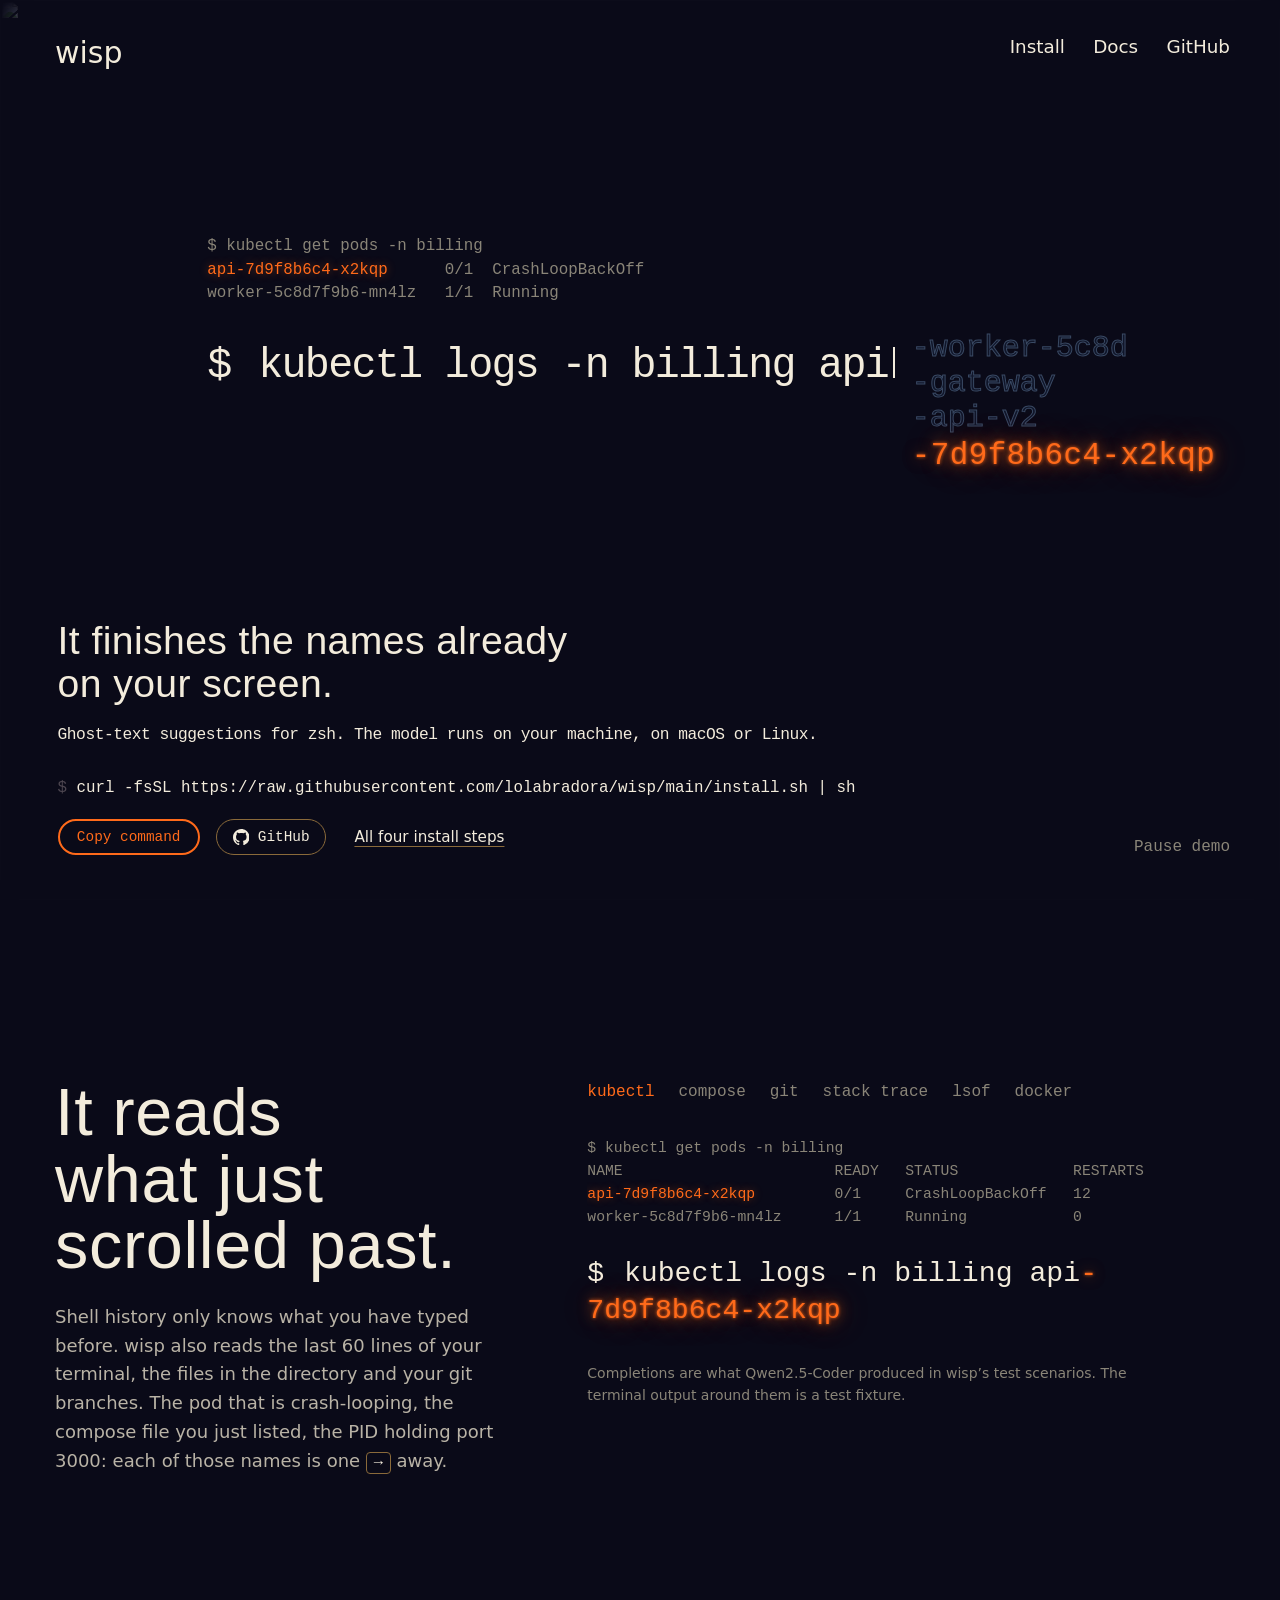
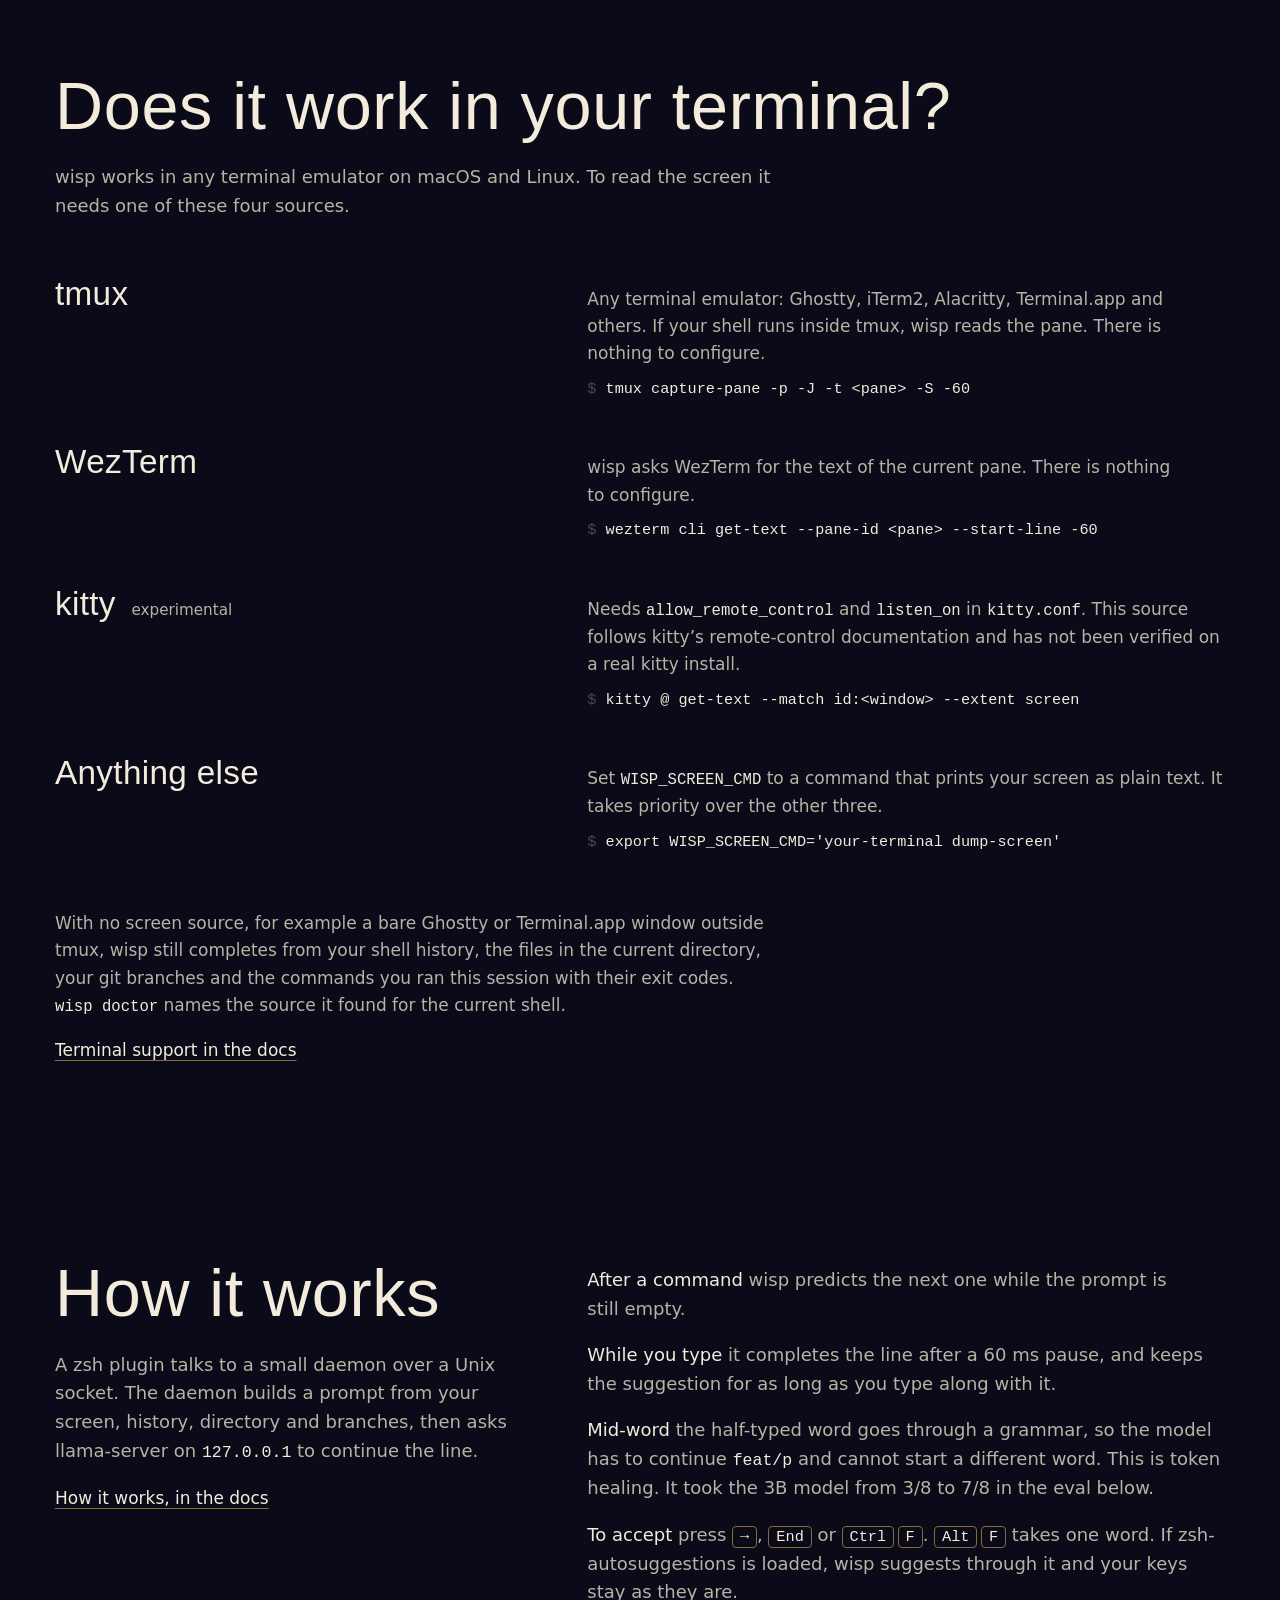
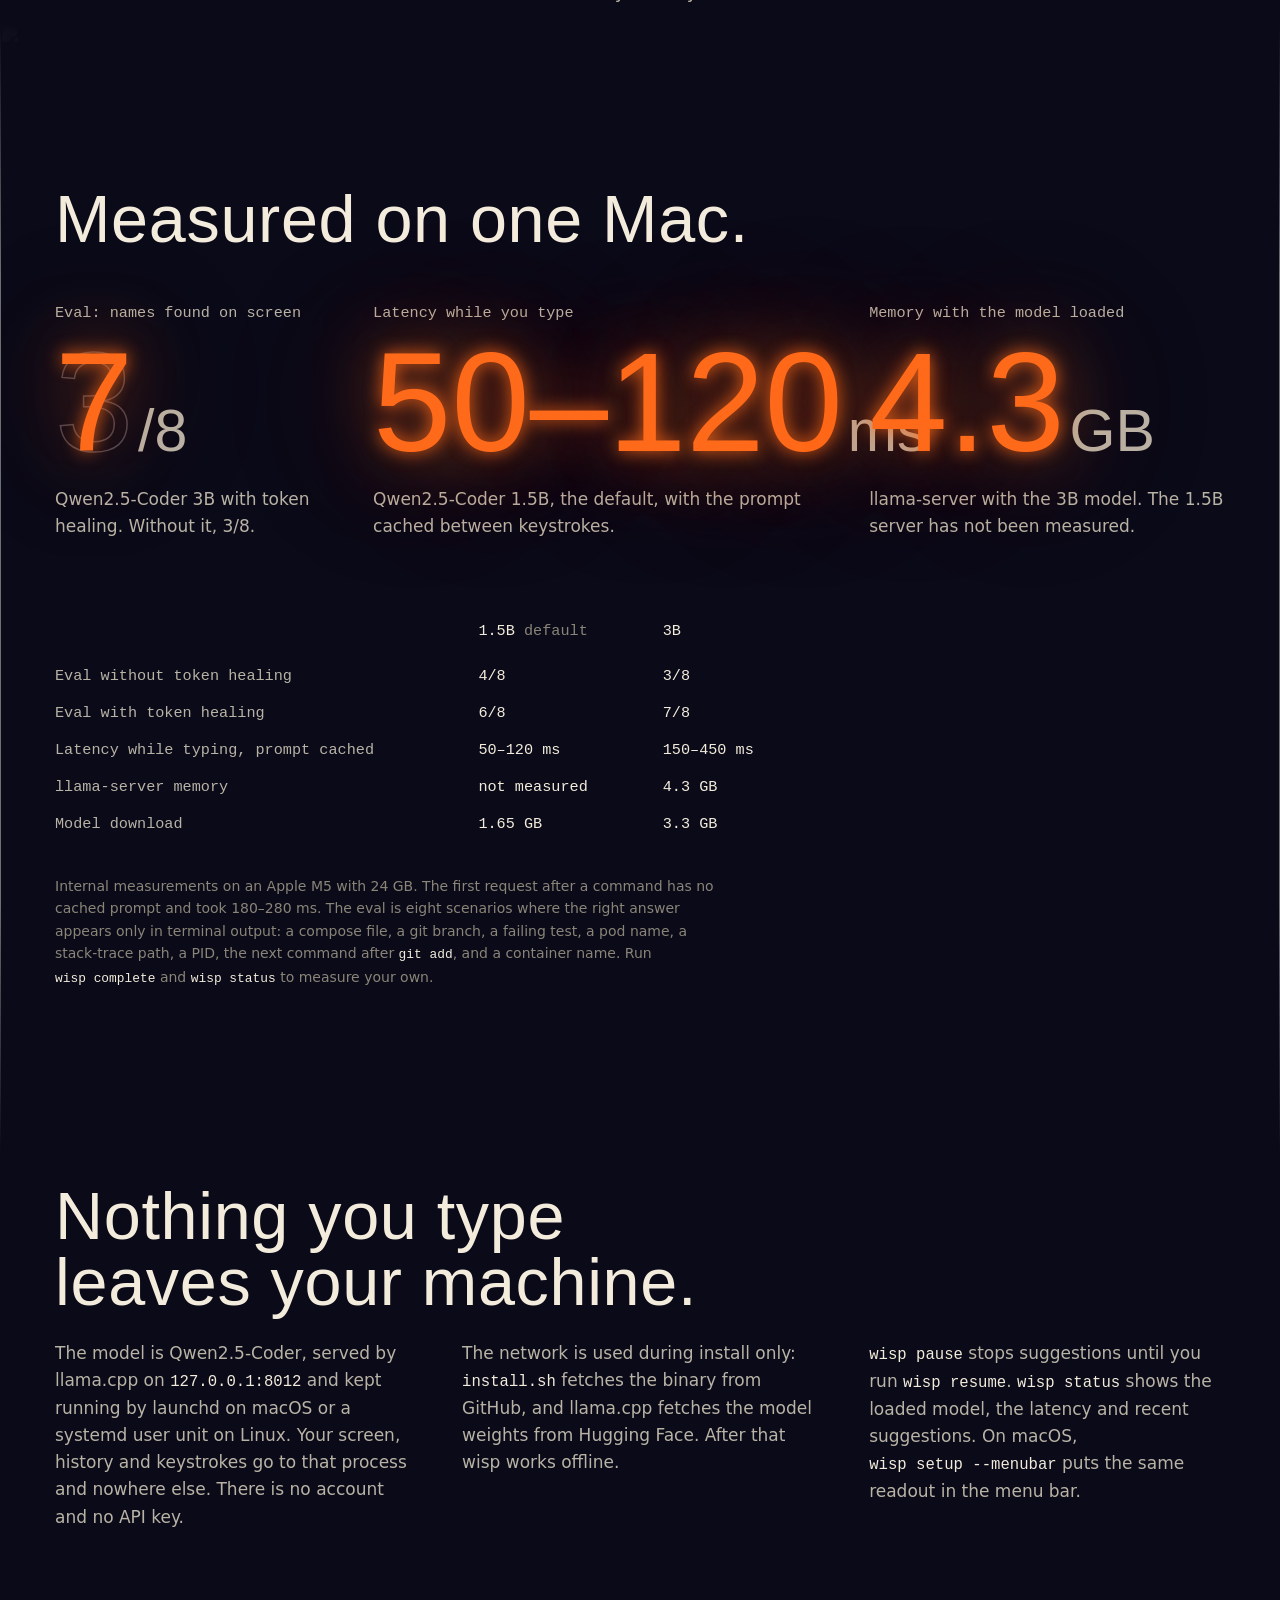
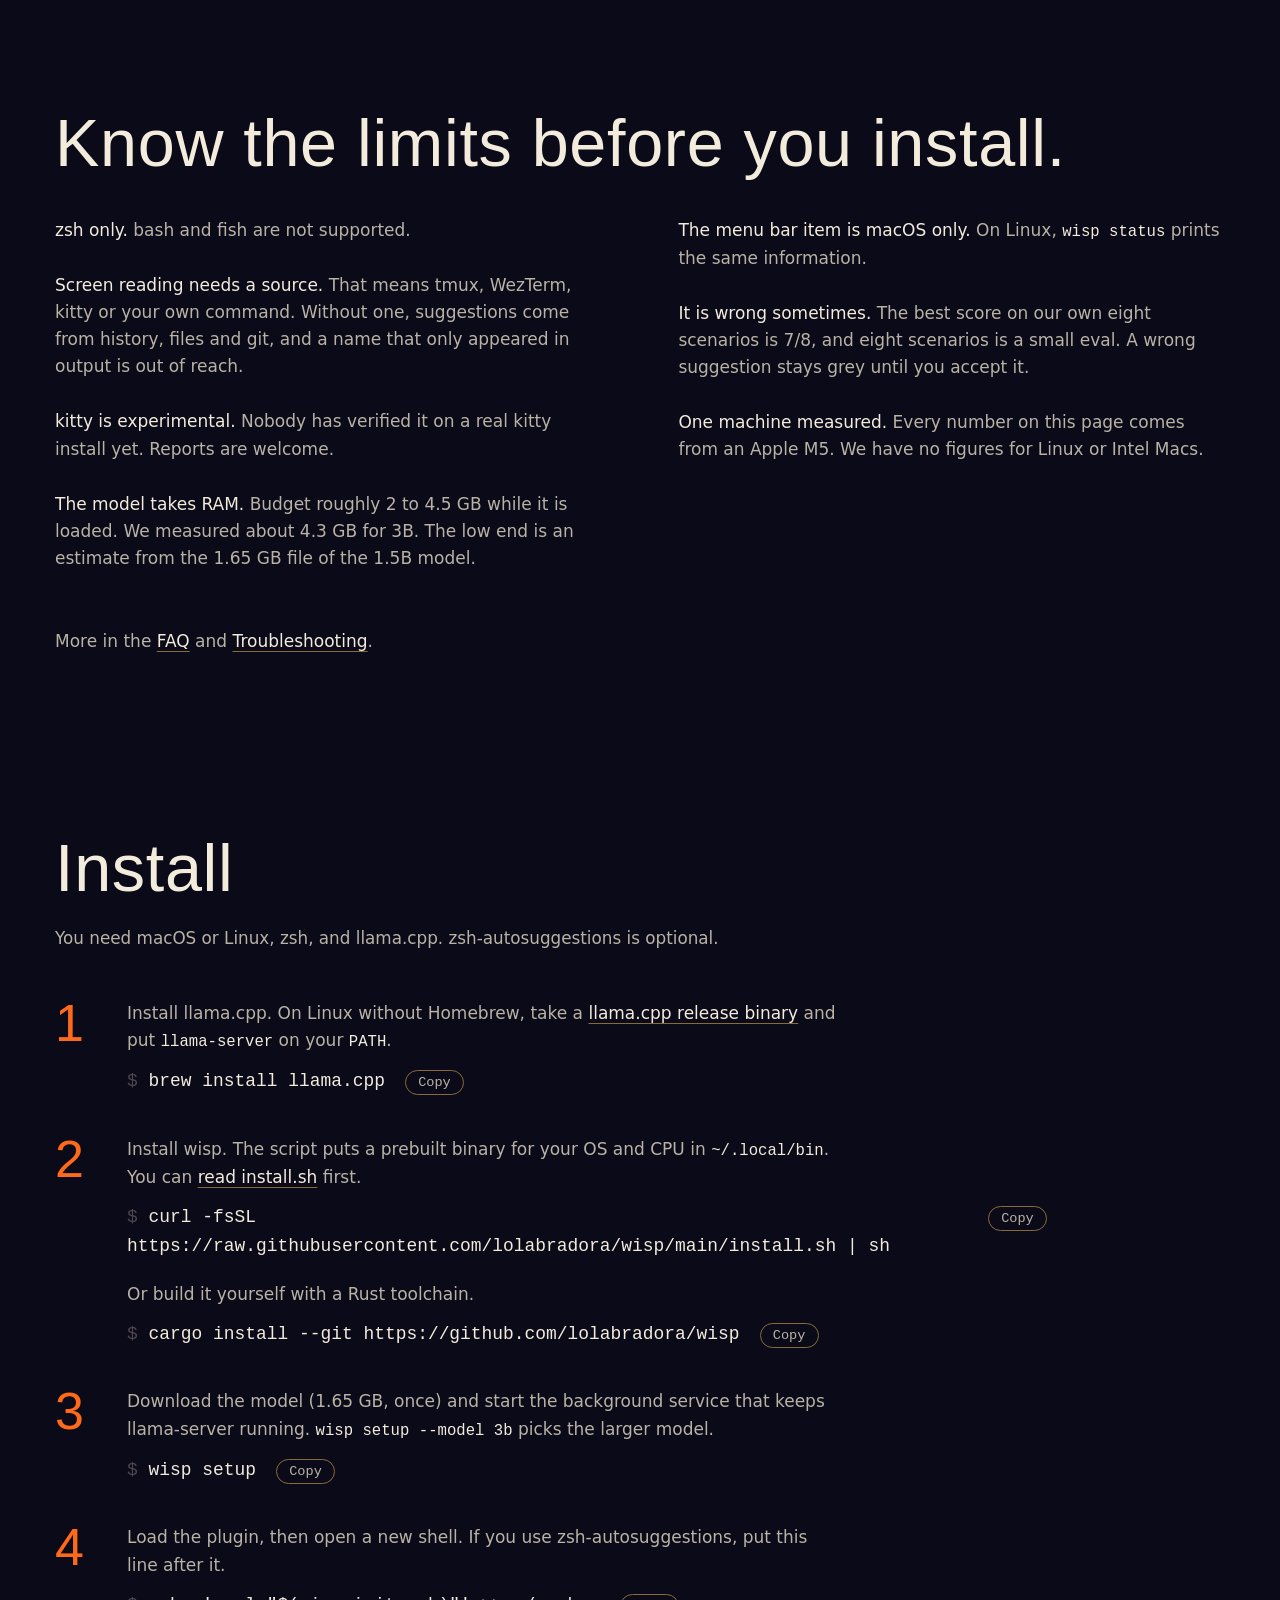
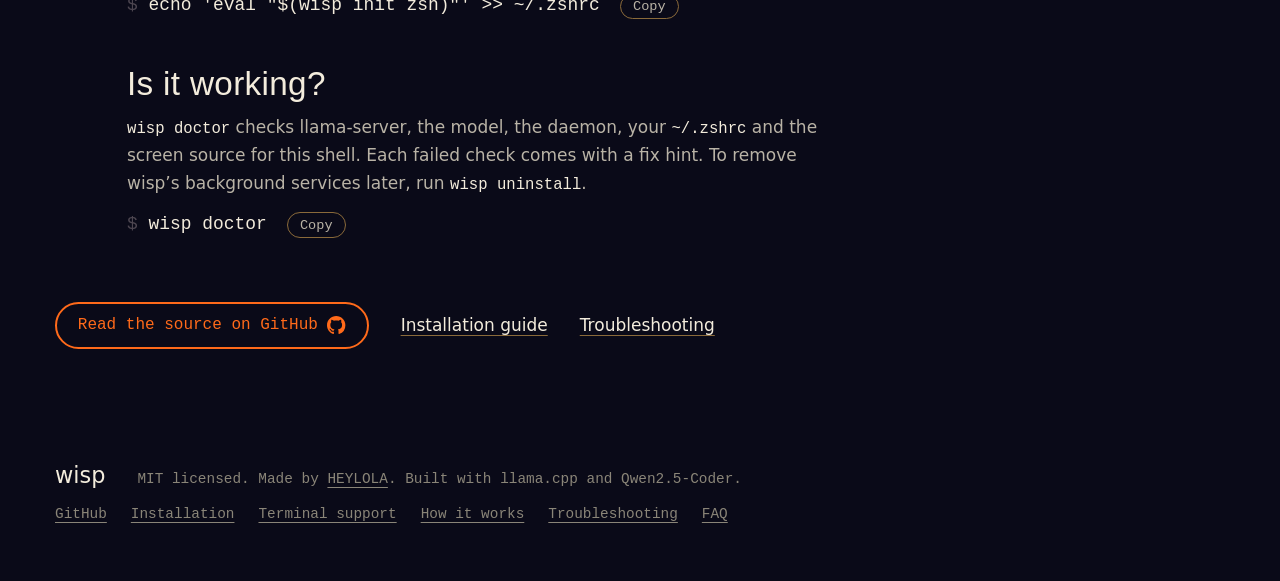
==== site/index.html @ 1bda7da3 "Generalize wisp: Linux, any terminal via tmux/kitty/custom command, wisp setup and doctor - Screen c" ====
<!doctype html>
<html lang="en">
<head>
  <meta charset="utf-8">
  <meta name="viewport" content="width=device-width, initial-scale=1">
  <meta http-equiv="Content-Security-Policy" content="default-src 'none'; script-src 'self'; style-src 'self'; img-src 'self'; font-src 'self'; connect-src 'self'; base-uri 'none'; form-action 'none'">
  <title>wisp: zsh suggestions that finish the names on your screen</title>
  <meta name="description" content="Grey ghost-text command suggestions for zsh from a small local model that reads your terminal screen. Runs on macOS and Linux. Nothing leaves your machine. MIT licensed.">
  <link rel="canonical" href="https://lolabradora.github.io/wisp/">
  <meta name="theme-color" content="#0a0a18">
  <meta name="color-scheme" content="dark">

  <meta property="og:type" content="website">
  <meta property="og:site_name" content="wisp">
  <meta property="og:url" content="https://lolabradora.github.io/wisp/">
  <meta property="og:title" content="wisp: zsh suggestions that finish the names on your screen">
  <meta property="og:description" content="Grey ghost-text command suggestions for zsh from a small local model that reads your terminal screen. macOS and Linux. Nothing leaves your machine.">
  <meta property="og:image" content="https://lolabradora.github.io/wisp/assets/og.png">
  <meta property="og:image:width" content="1200">
  <meta property="og:image:height" content="630">
  <meta property="og:image:alt" content="A terminal line reading kubectl logs -n billing api, completed in glowing orange with the pod name -7d9f8b6c4-x2kqp. Below: wisp finishes the names already on your screen.">
  <meta name="twitter:card" content="summary_large_image">
  <meta name="twitter:title" content="wisp: zsh suggestions that finish the names on your screen">
  <meta name="twitter:description" content="Grey ghost-text command suggestions for zsh from a small local model that reads your terminal screen. macOS and Linux. Nothing leaves your machine.">
  <meta name="twitter:image" content="https://lolabradora.github.io/wisp/assets/og.png">

  <link rel="icon" href="assets/favicon.svg" type="image/svg+xml">
  <link rel="preload" href="assets/fonts/barlow-condensed-500.woff2" as="font" type="font/woff2" crossorigin>
  <link rel="preload" href="assets/fonts/mplus1code.woff2" as="font" type="font/woff2" crossorigin>
  <link rel="stylesheet" href="assets/style.css">
  <script src="assets/main.js" defer></script>
</head>
<body>
  <a class="skip" href="#install">Skip to install</a>

  <header class="masthead">
    <a class="wordmark" href="#top" aria-label="wisp, back to top">wisp</a>
    <nav class="nav" aria-label="Site">
      <a class="nav-link" href="#install">Install</a>
      <a class="nav-link" href="https://github.com/lolabradora/wisp/wiki">Docs</a>
      <a class="nav-link" href="https://github.com/lolabradora/wisp">GitHub</a>
    </nav>
  </header>

  <main id="top">
    <section class="hero" aria-labelledby="hero-title">
      <picture class="gauze">
        <source media="(max-width: 760px)" srcset="assets/plates/gauze-mobile.webp" type="image/webp">
        <source srcset="assets/plates/gauze.webp" type="image/webp">
        <img src="assets/plates/gauze.png" alt="" width="2304" height="1536" decoding="async" fetchpriority="high">
      </picture>

      <div class="tube" data-cycle>
        <p class="sr-only">
          Example: kubectl get pods has just listed a crash-looping pod named api-7d9f8b6c4-x2kqp. You type kubectl logs -n billing api, and wisp suggests the rest of that name, -7d9f8b6c4-x2kqp.
        </p>
        <div class="line" aria-hidden="true">
          <pre class="seen" data-seen>$ kubectl get pods -n billing
<mark class="lit">api-7d9f8b6c4-x2kqp</mark>      0/1  CrashLoopBackOff
worker-5c8d7f9b6-mn4lz   1/1  Running</pre>
          <p class="command"><span class="sigil">$</span> <span data-typed>kubectl logs -n billing api</span><span class="caret"></span></p>
          <div class="stack" data-stack>
            <ul class="ghosts" data-ghosts>
              <li>-worker-5c8d</li>
              <li>-gateway</li>
              <li>-api-v2</li>
            </ul>
            <p class="struck" data-struck>-7d9f8b6c4-x2kqp</p>
            <p class="afterglow" data-afterglow></p>
          </div>
        </div>
        <button type="button" class="demo-toggle" data-demo-toggle data-js aria-pressed="false">Pause demo</button>
      </div>

      <div class="pitch">
        <h1 id="hero-title"><span>It finishes the names already</span> <span>on your screen.</span></h1>
        <p class="sub">Ghost-text suggestions for zsh. The model runs on your machine, on macOS or Linux.</p>
        <div class="cmd hero-cmd">
          <code>curl -fsSL https://raw.githubusercontent.com/lolabradora/wisp/main/install.sh | sh</code>
          <p class="hero-actions">
            <button type="button" class="copy-primary" data-copy data-js>Copy command</button>
            <a class="pill pill-quiet" href="https://github.com/lolabradora/wisp">
              <svg class="pill-mark" viewBox="0 0 16 16" aria-hidden="true"><path fill="currentColor" d="M8 0C3.58 0 0 3.58 0 8c0 3.54 2.29 6.53 5.47 7.59.4.07.55-.17.55-.38 0-.19-.01-.82-.01-1.49-2.01.37-2.53-.49-2.69-.94-.09-.23-.48-.94-.82-1.13-.28-.15-.68-.52-.01-.53.63-.01 1.08.58 1.23.82.72 1.21 1.87.87 2.33.66.07-.52.28-.87.51-1.07-1.78-.2-3.64-.89-3.64-3.95 0-.87.31-1.59.82-2.15-.08-.2-.36-1.02.08-2.12 0 0 .67-.21 2.2.82.64-.18 1.32-.27 2-.27.68 0 1.36.09 2 .27 1.53-1.04 2.2-.82 2.2-.82.44 1.1.16 1.92.08 2.12.51.56.82 1.27.82 2.15 0 3.07-1.87 3.75-3.65 3.95.29.25.54.73.54 1.48 0 1.07-.01 1.93-.01 2.2 0 .21.15.46.55.38A8.013 8.013 0 0016 8c0-4.42-3.58-8-8-8z"/></svg>
              GitHub
            </a>
            <a class="text-link" href="#install">All four install steps</a>
          </p>
        </div>
      </div>
    </section>

    <section class="source" aria-labelledby="source-title">
      <div class="source-copy">
        <h2 id="source-title">It reads what just scrolled past.</h2>
        <p>
          Shell history only knows what you have typed before. wisp also reads the last 60 lines
          of your terminal, the files in the directory and your git branches. The pod that is
          crash-looping, the compose file you just listed, the PID holding port 3000: each of
          those names is one <kbd>→</kbd> away.
        </p>
      </div>

      <div class="screen" data-screen>
        <div class="scenario-picker" role="tablist" aria-label="Examples" data-js>
          <button type="button" role="tab" id="tab-kubectl" aria-controls="scenario-panel" aria-selected="true" data-scenario="kubectl">kubectl</button>
          <button type="button" role="tab" id="tab-compose" aria-controls="scenario-panel" aria-selected="false" tabindex="-1" data-scenario="compose">compose</button>
          <button type="button" role="tab" id="tab-git" aria-controls="scenario-panel" aria-selected="false" tabindex="-1" data-scenario="git">git</button>
          <button type="button" role="tab" id="tab-trace" aria-controls="scenario-panel" aria-selected="false" tabindex="-1" data-scenario="trace">stack trace</button>
          <button type="button" role="tab" id="tab-lsof" aria-controls="scenario-panel" aria-selected="false" tabindex="-1" data-scenario="lsof">lsof</button>
          <button type="button" role="tab" id="tab-docker" aria-controls="scenario-panel" aria-selected="false" tabindex="-1" data-scenario="docker">docker</button>
        </div>
        <div class="terminal" role="tabpanel" id="scenario-panel" aria-labelledby="tab-kubectl" aria-live="polite" data-panel>
          <pre class="output" data-output tabindex="0">$ kubectl get pods -n billing
NAME                        READY   STATUS             RESTARTS
<mark>api-7d9f8b6c4-x2kqp</mark>         0/1     CrashLoopBackOff   12
worker-5c8d7f9b6-mn4lz      1/1     Running            0</pre>
          <p class="prompt-line"><span class="sigil">$</span> <span data-prompt-typed>kubectl logs -n billing api</span><span class="completion" data-prompt-completion>-7d9f8b6c4-x2kqp</span></p>
        </div>
        <p class="footnote">
          Completions are what Qwen2.5-Coder produced in wisp’s test scenarios. The terminal output
          around them is a test fixture.
        </p>
      </div>
    </section>

    <section class="terminals" aria-labelledby="terminals-title">
      <h2 id="terminals-title">Does it work in your terminal?</h2>
      <p class="lead">
        wisp works in any terminal emulator on macOS and Linux. To read the screen it needs
        one of these four sources.
      </p>
      <dl class="sources">
        <div class="source-row">
          <dt>tmux</dt>
          <dd>
            <p>Any terminal emulator: Ghostty, iTerm2, Alacritty, Terminal.app and others. If your shell runs inside tmux, wisp reads the pane. There is nothing to configure.</p>
            <code>tmux capture-pane -p -J -t &lt;pane&gt; -S -60</code>
          </dd>
        </div>
        <div class="source-row">
          <dt>WezTerm</dt>
          <dd>
            <p>wisp asks WezTerm for the text of the current pane. There is nothing to configure.</p>
            <code>wezterm cli get-text --pane-id &lt;pane&gt; --start-line -60</code>
          </dd>
        </div>
        <div class="source-row">
          <dt>kitty <span class="flag">experimental</span></dt>
          <dd>
            <p>Needs <code>allow_remote_control</code> and <code>listen_on</code> in <code>kitty.conf</code>. This source follows kitty’s remote-control documentation and has not been verified on a real kitty install.</p>
            <code>kitty @ get-text --match id:&lt;window&gt; --extent screen</code>
          </dd>
        </div>
        <div class="source-row">
          <dt>Anything else</dt>
          <dd>
            <p>Set <code>WISP_SCREEN_CMD</code> to a command that prints your screen as plain text. It takes priority over the other three.</p>
            <code>export WISP_SCREEN_CMD='your-terminal dump-screen'</code>
          </dd>
        </div>
      </dl>
      <p class="aside">
        With no screen source, for example a bare Ghostty or Terminal.app window outside tmux,
        wisp still completes from your shell history, the files in the current directory, your
        git branches and the commands you ran this session with their exit codes.
        <code>wisp doctor</code> names the source it found for the current shell.
      </p>
      <p><a class="text-link" href="https://github.com/lolabradora/wisp/wiki/Terminal-support">Terminal support in the docs</a></p>
    </section>

    <section class="how" aria-labelledby="how-title">
      <div class="how-copy">
        <h2 id="how-title">How it works</h2>
        <p>
          A zsh plugin talks to a small daemon over a Unix socket. The daemon builds a prompt
          from your screen, history, directory and branches, then asks llama-server on
          <code>127.0.0.1</code> to continue the line.
        </p>
        <p><a class="text-link" href="https://github.com/lolabradora/wisp/wiki/How-it-works">How it works, in the docs</a></p>
      </div>
      <ul class="behaviours">
        <li><strong>After a command</strong> wisp predicts the next one while the prompt is still empty.</li>
        <li><strong>While you type</strong> it completes the line after a 60 ms pause, and keeps the suggestion for as long as you type along with it.</li>
        <li><strong>Mid-word</strong> the half-typed word goes through a grammar, so the model has to continue <code>feat/p</code> and cannot start a different word. This is token healing. It took the 3B model from 3/8 to 7/8 in the eval below.</li>
        <li><strong>To accept</strong> press <kbd>→</kbd>, <kbd>End</kbd> or <span class="keys"><kbd>Ctrl</kbd>&thinsp;<kbd>F</kbd></span>. <span class="keys"><kbd>Alt</kbd>&thinsp;<kbd>F</kbd></span> takes one word. If zsh-autosuggestions is loaded, wisp suggests through it and your keys stay as they are.</li>
      </ul>
    </section>

    <section class="figures" aria-labelledby="figures-title">
      <img class="gauze-band" src="assets/plates/gauze-band.webp" alt="" width="2304" height="720" loading="lazy" decoding="async">
      <h2 id="figures-title">Measured on one Mac.</h2>
      <dl class="readouts">
        <div class="readout">
          <dt>Eval: names found on screen</dt>
          <dd>
            <span class="tube-digits" role="img" aria-label="7 out of 8, up from 3">
              <span class="ghost-digit" aria-hidden="true">3</span><span class="lit-digit" aria-hidden="true">7</span><span class="slash" aria-hidden="true">/8</span>
            </span>
            <span class="readout-note">Qwen2.5-Coder 3B with token healing. Without it, 3/8.</span>
          </dd>
        </div>
        <div class="readout">
          <dt>Latency while you type</dt>
          <dd>
            <span class="tube-digits"><span class="lit-digit">50–120</span><span class="slash">ms</span></span>
            <span class="readout-note">Qwen2.5-Coder 1.5B, the default, with the prompt cached between keystrokes.</span>
          </dd>
        </div>
        <div class="readout">
          <dt>Memory with the model loaded</dt>
          <dd>
            <span class="tube-digits"><span class="lit-digit">4.3</span><span class="slash">GB</span></span>
            <span class="readout-note">llama-server with the 3B model. The 1.5B server has not been measured.</span>
          </dd>
        </div>
      </dl>

      <table class="ledger">
        <caption class="sr-only">All measured figures by model</caption>
        <thead>
          <tr>
            <td></td>
            <th scope="col">1.5B <span class="th-note">default</span></th>
            <th scope="col">3B</th>
          </tr>
        </thead>
        <tbody>
          <tr>
            <th scope="row">Eval without token healing</th>
            <td>4/8</td>
            <td>3/8</td>
          </tr>
          <tr>
            <th scope="row">Eval with token healing</th>
            <td>6/8</td>
            <td>7/8</td>
          </tr>
          <tr>
            <th scope="row">Latency while typing, prompt cached</th>
            <td>50–120 ms</td>
            <td>150–450 ms</td>
          </tr>
          <tr>
            <th scope="row">llama-server memory</th>
            <td>not measured</td>
            <td>4.3 GB</td>
          </tr>
          <tr>
            <th scope="row">Model download</th>
            <td>1.65 GB</td>
            <td>3.3 GB</td>
          </tr>
        </tbody>
      </table>

      <p class="footnote">
        Internal measurements on an Apple M5 with 24 GB. The first request after a command has no
        cached prompt and took 180–280 ms. The eval is eight scenarios where the right answer
        appears only in terminal output: a compose file, a git branch, a failing test, a pod name,
        a stack-trace path, a PID, the next command after <code>git add</code>, and a container
        name. Run <code>wisp complete</code> and <code>wisp status</code> to measure your own.
      </p>
    </section>

    <section class="local" aria-labelledby="local-title">
      <h2 id="local-title">Nothing you type leaves your machine.</h2>
      <div class="local-grid">
        <p>
          The model is Qwen2.5-Coder, served by llama.cpp on <code>127.0.0.1:8012</code> and kept
          running by launchd on macOS or a systemd user unit on Linux. Your screen, history and
          keystrokes go to that process and nowhere else. There is no account and no API key.
        </p>
        <p>
          The network is used during install only: <code>install.sh</code> fetches the binary
          from GitHub, and llama.cpp fetches the model weights from Hugging Face. After that
          wisp works offline.
        </p>
        <p>
          <code>wisp pause</code> stops suggestions until you run <code>wisp resume</code>.
          <code>wisp status</code> shows the loaded model, the latency and recent suggestions.
          On macOS, <code>wisp setup --menubar</code> puts the same readout in the menu bar.
        </p>
      </div>
    </section>

    <section class="limits" aria-labelledby="limits-title">
      <h2 id="limits-title">Know the limits before you install.</h2>
      <ul class="limit-list">
        <li><strong>zsh only.</strong> bash and fish are not supported.</li>
        <li><strong>Screen reading needs a source.</strong> That means tmux, WezTerm, kitty or your own command. Without one, suggestions come from history, files and git, and a name that only appeared in output is out of reach.</li>
        <li><strong>kitty is experimental.</strong> Nobody has verified it on a real kitty install yet. Reports are welcome.</li>
        <li><strong>The model takes RAM.</strong> Budget roughly 2 to 4.5 GB while it is loaded. We measured about 4.3 GB for 3B. The low end is an estimate from the 1.65 GB file of the 1.5B model.</li>
        <li><strong>The menu bar item is macOS only.</strong> On Linux, <code>wisp status</code> prints the same information.</li>
        <li><strong>It is wrong sometimes.</strong> The best score on our own eight scenarios is 7/8, and eight scenarios is a small eval. A wrong suggestion stays grey until you accept it.</li>
        <li><strong>One machine measured.</strong> Every number on this page comes from an Apple M5. We have no figures for Linux or Intel Macs.</li>
      </ul>
      <p class="aside">
        More in the
        <a class="text-link" href="https://github.com/lolabradora/wisp/wiki/FAQ">FAQ</a> and
        <a class="text-link" href="https://github.com/lolabradora/wisp/wiki/Troubleshooting">Troubleshooting</a>.
      </p>
    </section>

    <section class="install" id="install" aria-labelledby="install-title">
      <h2 id="install-title">Install</h2>
      <p class="requirements">You need macOS or Linux, zsh, and llama.cpp. zsh-autosuggestions is optional.</p>
      <ol class="steps">
        <li>
          <div class="step">
            <p>Install llama.cpp. On Linux without Homebrew, take a <a class="text-link" href="https://github.com/ggml-org/llama.cpp/releases">llama.cpp release binary</a> and put <code>llama-server</code> on your <code>PATH</code>.</p>
            <div class="cmd"><code>brew install llama.cpp</code><button type="button" data-copy data-js>Copy</button></div>
          </div>
        </li>
        <li>
          <div class="step">
            <p>Install wisp. The script puts a prebuilt binary for your OS and CPU in <code>~/.local/bin</code>. You can <a class="text-link" href="https://github.com/lolabradora/wisp/blob/main/install.sh">read install.sh</a> first.</p>
            <div class="cmd"><code>curl -fsSL https://raw.githubusercontent.com/lolabradora/wisp/main/install.sh | sh</code><button type="button" data-copy data-js>Copy</button></div>
            <p>Or build it yourself with a Rust toolchain.</p>
            <div class="cmd"><code>cargo install --git https://github.com/lolabradora/wisp</code><button type="button" data-copy data-js>Copy</button></div>
          </div>
        </li>
        <li>
          <div class="step">
            <p>Download the model (1.65 GB, once) and start the background service that keeps llama-server running. <code>wisp setup --model 3b</code> picks the larger model.</p>
            <div class="cmd"><code>wisp setup</code><button type="button" data-copy data-js>Copy</button></div>
          </div>
        </li>
        <li>
          <div class="step">
            <p>Load the plugin, then open a new shell. If you use zsh-autosuggestions, put this line after it.</p>
            <div class="cmd"><code>echo 'eval "$(wisp init zsh)"' &gt;&gt; ~/.zshrc</code><button type="button" data-copy data-js>Copy</button></div>
          </div>
        </li>
      </ol>

      <div class="check">
        <h3>Is it working?</h3>
        <p>
          <code>wisp doctor</code> checks llama-server, the model, the daemon, your
          <code>~/.zshrc</code> and the screen source for this shell. Each failed check comes
          with a fix hint. To remove wisp’s background services later, run
          <code>wisp uninstall</code>.
        </p>
        <div class="cmd"><code>wisp doctor</code><button type="button" data-copy data-js>Copy</button></div>
      </div>

      <p class="install-links">
        <a class="pill" href="https://github.com/lolabradora/wisp">
          Read the source on GitHub
          <svg class="pill-mark" viewBox="0 0 16 16" aria-hidden="true"><path fill="currentColor" d="M8 0C3.58 0 0 3.58 0 8c0 3.54 2.29 6.53 5.47 7.59.4.07.55-.17.55-.38 0-.19-.01-.82-.01-1.49-2.01.37-2.53-.49-2.69-.94-.09-.23-.48-.94-.82-1.13-.28-.15-.68-.52-.01-.53.63-.01 1.08.58 1.23.82.72 1.21 1.87.87 2.33.66.07-.52.28-.87.51-1.07-1.78-.2-3.64-.89-3.64-3.95 0-.87.31-1.59.82-2.15-.08-.2-.36-1.02.08-2.12 0 0 .67-.21 2.2.82.64-.18 1.32-.27 2-.27.68 0 1.36.09 2 .27 1.53-1.04 2.2-.82 2.2-.82.44 1.1.16 1.92.08 2.12.51.56.82 1.27.82 2.15 0 3.07-1.87 3.75-3.65 3.95.29.25.54.73.54 1.48 0 1.07-.01 1.93-.01 2.2 0 .21.15.46.55.38A8.013 8.013 0 0016 8c0-4.42-3.58-8-8-8z"/></svg>
        </a>
        <a class="text-link" href="https://github.com/lolabradora/wisp/wiki/Installation">Installation guide</a>
        <a class="text-link" href="https://github.com/lolabradora/wisp/wiki/Troubleshooting">Troubleshooting</a>
      </p>
    </section>
  </main>

  <footer class="colophon">
    <span class="wordmark">wisp</span>
    <span>MIT licensed. Made by <a href="https://github.com/lolabradora">HEYLOLA</a>. Built with llama.cpp and Qwen2.5-Coder.</span>
    <nav class="colophon-nav" aria-label="Docs and source">
      <a href="https://github.com/lolabradora/wisp">GitHub</a>
      <a href="https://github.com/lolabradora/wisp/wiki/Installation">Installation</a>
      <a href="https://github.com/lolabradora/wisp/wiki/Terminal-support">Terminal support</a>
      <a href="https://github.com/lolabradora/wisp/wiki/How-it-works">How it works</a>
      <a href="https://github.com/lolabradora/wisp/wiki/Troubleshooting">Troubleshooting</a>
      <a href="https://github.com/lolabradora/wisp/wiki/FAQ">FAQ</a>
    </nav>
  </footer>

  <p class="sr-only" role="status" data-status></p>
</body>
</html>
---- site/assets/style.css ----
@font-face {
  font-family: "Barlow Condensed";
  src: url("fonts/barlow-condensed-400.woff2") format("woff2");
  font-weight: 400;
  font-display: swap;
}
@font-face {
  font-family: "Barlow Condensed";
  src: url("fonts/barlow-condensed-500.woff2") format("woff2");
  font-weight: 500;
  font-display: swap;
}
@font-face {
  font-family: "M PLUS 1 Code";
  src: url("fonts/mplus1code.woff2") format("woff2");
  font-weight: 100 700;
  font-display: swap;
}
@font-face {
  font-family: "M PLUS 1";
  src: url("fonts/mplus1.woff2") format("woff2");
  font-weight: 100 900;
  font-display: swap;
}

:root {
  --ink: #0a0a18;
  --ink-deep: #07070f;
  --bone: #f3ecdc;
  --bone-dim: #b9b3a6;
  --ghost-edge: #4d4650;
  --ash: #8a8578;
  --cathode: #ff6a1a;
  --bronze: #8a6a3a;
  --glint: 0 0 0.6em rgb(255 106 26 / 0.45);
  --halo: 0 0 0.12em rgb(255 106 26 / 0.9), 0 0 0.5em rgb(255 106 26 / 0.75), 0 0 1.2em rgb(255 106 26 / 0.45), 0 0 2.4em rgb(255 106 26 / 0.22);
  --display: "Barlow Condensed", "Arial Narrow", sans-serif;
  --mono: "M PLUS 1 Code", ui-monospace, "SF Mono", Menlo, monospace;
  --sans: "M PLUS 1", system-ui, sans-serif;
  /* One comp pixel at the comp's 1536px width; the hero scales with the viewport. */
  --u: calc(100vw / 1536);
  --gutter: calc(66 * var(--u));
  --section-space: clamp(6rem, 14vw, 12rem);
  color-scheme: dark;
}

*,
*::before,
*::after {
  box-sizing: border-box;
}

html {
  background: var(--ink);
  color: var(--bone);
  font-family: var(--sans);
  -webkit-font-smoothing: antialiased;
  scroll-behavior: smooth;
  scrollbar-color: var(--bronze) var(--ink-deep);
}

body {
  position: relative;
  margin: 0;
  background: transparent;
  font-size: 1.0625rem;
  line-height: 1.6;
  font-variant-numeric: tabular-nums;
}


::selection {
  background: var(--cathode);
  color: var(--ink);
}

a {
  color: inherit;
  text-underline-offset: 0.25em;
  text-decoration-thickness: 1px;
}

:focus-visible {
  outline: 2px solid var(--cathode);
  outline-offset: 4px;
  border-radius: 2px;
}

code,
kbd,
pre {
  font-family: var(--mono);
}

code {
  color: var(--bone);
  font-size: 0.92em;
}
p > code,
li > code {
  white-space: nowrap;
}

kbd {
  font-size: 0.85em;
  padding: 0.05em 0.45em;
  border: 1px solid var(--bronze);
  border-radius: 4px;
  color: var(--bone);
}

.keys {
  white-space: nowrap;
}

.sr-only {
  position: absolute;
  width: 1px;
  height: 1px;
  overflow: hidden;
  clip-path: inset(50%);
  white-space: nowrap;
}

html:not(.js) [data-js] {
  display: none;
}

.skip {
  position: absolute;
  left: -999px;
  top: 0;
}
.skip:focus {
  left: 1rem;
  top: 1rem;
  z-index: 10;
  background: var(--ink);
  padding: 0.5rem 1rem;
}

/* Masthead: sits on the gauze, no bar. */
.masthead {
  position: absolute;
  inset: 0 0 auto;
  z-index: 3;
  display: flex;
  justify-content: space-between;
  align-items: flex-start;
  padding: calc(46 * var(--u)) var(--gutter) 0;
  padding-right: calc(60 * var(--u));
}

.wordmark {
  font-family: var(--sans);
  font-weight: 500;
  font-size: max(calc(36 * var(--u)), 1.5rem);
  line-height: 1;
  letter-spacing: 0;
  color: var(--bone);
  text-decoration: none;
}

.nav {
  display: flex;
  gap: max(calc(34 * var(--u)), 1.25rem);
}

.nav-link {
  font-family: var(--sans);
  font-weight: 500;
  font-size: max(calc(22 * var(--u)), 1rem);
  line-height: 1;
  color: var(--bone);
  text-decoration: none;
}
.nav-link:hover,
.wordmark:hover {
  color: var(--cathode);
}

/* Hero: one command line, candidates as ghosts, one struck forward. */
.hero {
  position: relative;
  height: max(100svh, calc(880 * var(--u)));
  overflow: hidden;
  isolation: isolate;
}

.gauze,
.gauze img {
  position: absolute;
  inset: 0;
  width: 100%;
  height: 100%;
  object-fit: cover;
  z-index: -1;
}
/* The gauze fades into the ink at the frame edges, as in the comp. */
.gauze img {
  filter: saturate(0.85);
  mask-image:
    linear-gradient(to right, transparent, #000 3%, #000 96%, transparent),
    linear-gradient(to bottom, transparent, #000 3.5%, #000 95%, transparent);
  mask-composite: intersect;
}

/* Desktop: the line sits at its measured place; the candidate stack hangs from the caret. */
.tube {
  position: absolute;
  inset: 0;
}
.line {
  position: absolute;
  left: 16.2%;
  top: 36.8%;
  display: flex;
  align-items: flex-start;
}
.line .command {
  margin-top: calc(15 * var(--u));
}

/* What the terminal printed just before: the name is on screen before wisp strikes it. */
.seen {
  position: absolute;
  left: 0;
  bottom: 100%;
  margin: 0 0 calc(30 * var(--u));
  font-size: max(calc(19 * var(--u)), 0.8rem);
  line-height: 1.5;
  color: var(--ash);
  white-space: pre;
}
.seen mark {
  background: none;
  color: inherit;
}
.seen mark.lit {
  color: var(--cathode);
  text-shadow: var(--glint);
}

.stack.unstruck .ghosts,
.stack.unstruck .struck {
  visibility: hidden;
}

.demo-toggle {
  position: absolute;
  right: calc(60 * var(--u));
  bottom: calc(48 * var(--u));
  z-index: 2;
}
.demo-toggle,
.scenario-picker button {
  padding: 0.25rem 0;
  border: 0;
  background: none;
  font-family: var(--mono);
  font-size: 1rem;
  color: var(--ash);
  cursor: pointer;
}
.demo-toggle:hover,
.scenario-picker button:hover {
  color: var(--bone-dim);
}
.caret {
  display: inline-block;
  width: 2px;
  height: 0.74em;
  margin-left: 0.12em;
  vertical-align: -0.02em;
  background: var(--bone);
}
.line .stack {
  margin-left: calc(20 * var(--u));
}

.command {
  margin: 0;
  font-family: var(--mono);
  font-weight: 500;
  font-size: max(calc(50 * var(--u)), 1.5rem);
  line-height: 1.1;
  letter-spacing: -0.04em;
  color: var(--bone);
  white-space: nowrap;
}

.sigil {
  margin-right: 0.1em;
}

.stack {
  font-family: var(--mono);
  white-space: nowrap;
}

.ghosts {
  list-style: none;
  margin: 0;
  padding: 0;
  font-size: max(calc(36 * var(--u)), 1.1rem);
  font-weight: 300;
  line-height: 1.16;
  letter-spacing: 0;
  color: #10162a;
  -webkit-text-stroke: 1px #3a4a64;
}

.struck,
.afterglow {
  margin: calc(4 * var(--u)) 0 0;
  font-size: max(calc(37 * var(--u)), 1.15rem);
  font-weight: 500;
  line-height: 1.1;
  letter-spacing: 0.015em;
  color: var(--cathode);
  text-shadow: var(--halo);
}

/* The previous value decays over one beat while the new one strikes. */
.afterglow {
  position: absolute;
  left: 0;
  bottom: 0;
  opacity: 0;
  pointer-events: none;
}
.afterglow.decaying {
  animation: decay 700ms cubic-bezier(0.16, 1, 0.3, 1) forwards;
}
@keyframes decay {
  from {
    opacity: 0.55;
    filter: blur(0);
  }
  to {
    opacity: 0;
    filter: blur(3px);
  }
}

.pitch {
  position: absolute;
  left: 4.5%;
  right: 4.5%;
  bottom: calc(54 * var(--u));
}

h1 {
  margin: 0;
  font-family: var(--display);
  font-weight: 500;
  font-size: max(calc(47 * var(--u)), 2.1rem);
  line-height: 1.12;
  letter-spacing: 0.01em;
  color: var(--bone);
  text-wrap: balance;
}
h1 span {
  display: block;
}

.sub {
  margin: calc(21 * var(--u)) 0 0;
  font-family: var(--mono);
  font-size: max(calc(19.5 * var(--u)), 0.95rem);
  line-height: 1.35;
  letter-spacing: -0.03em;
  color: var(--bone);
  max-width: none;
  text-wrap: balance;
}

.pill {
  display: inline-flex;
  align-items: center;
  gap: 0.6em;
  padding: 0.74em 1.3em;
  line-height: 1.2;
  border: 2px solid var(--cathode);
  border-radius: 999px;
  font-family: var(--mono);
  font-weight: 500;
  font-size: max(calc(18 * var(--u)), 0.95rem);
  color: var(--cathode);
  text-decoration: none;
  transition: background-color 160ms ease-out, color 160ms ease-out, box-shadow 160ms ease-out;
}
.pill:hover {
  background: var(--cathode);
  color: var(--ink);
}
.pill-mark {
  flex: none;
  width: 1.15em;
  height: 1.15em;
}
/* Quiet pill: the bronze hairline of the copy pill, for the secondary action. */
.pill-quiet {
  padding: calc(0.5em + 1px) 1.1em;
  border: 1px solid var(--bronze);
  font-size: max(calc(16 * var(--u)), 0.9rem);
  color: var(--bone);
  transition: color 160ms ease-out, border-color 160ms ease-out;
}
.pill-quiet:hover {
  background: none;
  border-color: var(--cathode);
  color: var(--cathode);
}

.text-link {
  color: var(--bone);
  text-decoration-color: var(--bronze);
  transition: color 160ms ease-out, text-decoration-color 160ms ease-out;
}
.text-link:hover {
  color: var(--cathode);
  text-decoration-color: currentColor;
}

/* The primary action is the install command itself, with its controls on the row below. */
.cmd.hero-cmd {
  flex-direction: column;
  align-items: flex-start;
  gap: calc(22 * var(--u));
  margin-top: calc(36 * var(--u));
}
.cmd.hero-cmd code {
  font-size: max(calc(19 * var(--u)), 0.9rem);
  font-weight: 500;
}
.cmd .copy-primary {
  padding: 0.5em 1.2em;
  border: 2px solid var(--cathode);
  font-size: max(calc(16 * var(--u)), 0.9rem);
  font-weight: 500;
  line-height: 1.2;
  color: var(--cathode);
  transition: background-color 160ms ease-out, color 160ms ease-out;
}
.cmd .copy-primary:hover,
.cmd .copy-primary.copied {
  background: var(--cathode);
  color: var(--ink);
}
.hero-actions {
  display: flex;
  flex-wrap: wrap;
  align-items: center;
  gap: 0.75rem 1rem;
  max-width: none;
  margin: 0;
  font-weight: 500;
  font-size: max(calc(17 * var(--u)), 0.95rem);
}
.hero-actions .text-link {
  margin-left: 0.75rem;
}

/* Sections below the fold share the plane; grouping is space, not boxes. */
main > section:not(.hero) {
  padding: var(--section-space) max(var(--gutter), 1.25rem) 0;
  max-width: 1440px;
  margin: 0 auto;
}

h2 {
  margin: 0 0 1.5rem;
  font-family: var(--display);
  font-weight: 500;
  font-size: clamp(2.5rem, 5.2vw, 5rem);
  line-height: 1;
  letter-spacing: 0.01em;
  text-wrap: balance;
}

h3 {
  margin: 0 0 0.75rem;
  font-family: var(--display);
  font-weight: 500;
  font-size: clamp(1.75rem, 2.6vw, 2.25rem);
  line-height: 1.05;
  letter-spacing: 0.01em;
}

p {
  max-width: 66ch;
  color: var(--bone-dim);
}
p,
li {
  text-wrap: pretty;
}

.lead {
  margin: 0;
  font-size: 1.125rem;
}
.aside {
  margin: 3.5rem 0 0;
}

.source {
  display: grid;
  grid-template-columns: minmax(0, 5fr) minmax(0, 7fr);
  gap: clamp(2rem, 6vw, 6rem);
  align-items: start;
}

.source-copy p {
  font-size: 1.125rem;
}

.scenario-picker {
  display: flex;
  flex-wrap: wrap;
  gap: 0.25rem 1.5rem;
  margin-bottom: 2rem;
}
.scenario-picker button[aria-selected="true"] {
  color: var(--cathode);
}

.terminal {
  font-family: var(--mono);
}

.output {
  margin: 0 0 1.75rem;
  font-size: clamp(0.8rem, 1.15vw, 1rem);
  line-height: 1.55;
  color: var(--ash);
  white-space: pre;
  overflow-x: auto;
}
.output mark {
  background: none;
  color: var(--cathode);
  text-shadow: var(--glint);
}

.prompt-line {
  margin: 0;
  max-width: none;
  font-size: clamp(1.1rem, 2.2vw, 1.9rem);
  line-height: 1.3;
  color: var(--bone);
  overflow-wrap: anywhere;
}
.prompt-line .completion {
  color: var(--cathode);
  text-shadow: var(--halo);
}

.footnote {
  margin-top: 2rem;
  font-size: 0.875rem;
  color: var(--ash);
}

/* The gauze returns behind the readouts, so the numerals hang in the same plane as the hero. */
.figures {
  position: relative;
  isolation: isolate;
}
.gauze-band {
  position: absolute;
  z-index: -1;
  left: 50%;
  top: 50%;
  width: 100vw;
  height: 115%;
  transform: translate(-50%, -42%);
  object-fit: cover;
  opacity: 0.55;
  filter: saturate(0.85);
  mask-image: linear-gradient(to bottom, transparent, #000 22%, #000 78%, transparent);
  pointer-events: none;
}
.figures .readouts {
  display: grid;
  grid-template-columns: repeat(2, minmax(0, 1fr));
  gap: clamp(2rem, 6vw, 6rem);
  margin: 3rem 0 0;
}
@media (min-width: 1101px) {
  .figures .readouts {
    /* Columns follow the width of their numerals: 7/8, 50–120 ms, 4.3 GB. */
    grid-template-columns: minmax(0, 3fr) minmax(0, 5fr) minmax(0, 4fr);
    gap: clamp(2rem, 4vw, 4rem);
  }
  .tube-digits {
    font-size: clamp(5rem, 7.2vw, 8.25rem);
  }
}
.readout dt {
  font-family: var(--mono);
  font-size: 0.95rem;
  color: var(--bone-dim);
}
.readout dd {
  margin: 0.5rem 0 0;
}
.tube-digits {
  position: relative;
  display: inline-flex;
  align-items: baseline;
  font-family: var(--display);
  font-size: clamp(5rem, 11vw, 12.5rem);
  line-height: 1;
  white-space: nowrap;
}
/* Every value present: the unlit numeral sits in register behind the struck one. */
.ghost-digit {
  position: absolute;
  left: 0;
  top: 0;
  color: transparent;
  -webkit-text-stroke: 1.5px var(--ghost-edge);
}
.lit-digit {
  position: relative;
  color: var(--cathode);
  text-shadow: var(--halo);
}
.slash {
  margin-left: 0.08em;
  font-size: 0.42em;
  color: var(--bone-dim);
}
.readout-note {
  display: block;
  max-width: 44ch;
  margin-top: 0.75rem;
  color: var(--bone-dim);
}

/* Every figure, by model: a bare table on the plane. */
.ledger {
  width: 100%;
  max-width: 48rem;
  margin-top: 4.5rem;
  border-collapse: collapse;
  font-family: var(--mono);
  font-size: 0.95rem;
  text-align: left;
}
.ledger th,
.ledger td {
  padding: 0.4rem 0;
  vertical-align: baseline;
}
.ledger th {
  font-weight: 400;
  color: var(--bone-dim);
}
.ledger td {
  color: var(--bone);
}
.ledger tr > * + * {
  width: 24%;
  padding-left: 1.5rem;
}
.ledger thead th {
  padding-bottom: 0.9rem;
  color: var(--bone);
  font-weight: 500;
}
.th-note {
  font-weight: 400;
  color: var(--ash);
}
.figures .footnote {
  max-width: 76ch;
}

.terminals .sources {
  display: grid;
  gap: 2.75rem;
  margin: 3.5rem 0 0;
}
.source-row {
  display: grid;
  grid-template-columns: minmax(0, 5fr) minmax(0, 7fr);
  column-gap: clamp(2rem, 6vw, 6rem);
  align-items: baseline;
}
.source-row dt {
  font-family: var(--display);
  font-weight: 500;
  font-size: clamp(1.75rem, 2.6vw, 2.25rem);
  line-height: 1.05;
  letter-spacing: 0.01em;
}
.flag {
  margin-left: 0.4em;
  font-family: var(--sans);
  font-weight: 400;
  font-size: 0.95rem;
  letter-spacing: 0;
  color: var(--bone-dim);
}
.source-row dd {
  margin: 0;
}
.source-row dd p {
  margin: 0 0 0.6rem;
}
.source-row dd > code {
  display: block;
  font-size: clamp(0.85rem, 1.2vw, 0.95rem);
  color: var(--bone);
  overflow-wrap: anywhere;
}
.source-row dd > code::before {
  content: "$ ";
  color: var(--ghost-edge);
}

.how {
  display: grid;
  grid-template-columns: minmax(0, 5fr) minmax(0, 7fr);
  gap: clamp(2rem, 6vw, 6rem);
  align-items: start;
}
.how-copy p:first-of-type {
  margin-top: 0;
  font-size: 1.125rem;
}

.local-grid {
  display: grid;
  grid-template-columns: repeat(3, minmax(0, 1fr));
  gap: clamp(1.5rem, 4vw, 4rem);
}
.local-grid p {
  margin: 0;
}

.limit-list {
  list-style: none;
  margin: 2.5rem 0 0;
  padding: 0;
  columns: 2;
  column-gap: clamp(2rem, 6vw, 6rem);
}
.limit-list li {
  max-width: 52ch;
  margin: 0 0 1.75rem;
  break-inside: avoid;
  color: var(--bone-dim);
}
.limit-list strong {
  font-weight: 500;
  color: var(--bone);
}

.behaviours {
  list-style: none;
  margin: 0.35rem 0 0;
  padding: 0;
  display: grid;
  gap: 1.1rem;
  max-width: 62rem;
}
.behaviours li {
  color: var(--bone-dim);
  font-size: 1.125rem;
}
.behaviours strong {
  font-weight: 500;
  color: var(--bone);
}

.requirements {
  font-size: 1.05rem;
}

.steps {
  list-style: none;
  counter-reset: step;
  max-width: 62rem;
  margin: 3rem 0;
  padding: 0;
  display: grid;
  gap: 2.5rem;
}
.steps li {
  counter-increment: step;
  display: grid;
  grid-template-columns: 3.5rem minmax(0, 1fr);
  column-gap: 1rem;
}
.steps li::before {
  content: counter(step);
  font-family: var(--display);
  font-size: 3.25rem;
  line-height: 0.9;
  color: var(--cathode);
}
.steps p {
  margin: 0 0 0.75rem;
}
.steps .cmd + p {
  margin-top: 1.25rem;
}

.cmd {
  display: flex;
  align-items: baseline;
  gap: 1.25rem;
  min-width: 0;
}
.cmd code {
  flex: 0 1 auto;
  min-width: 0;
  font-size: clamp(0.9rem, 1.4vw, 1.15rem);
  color: var(--bone);
  overflow-wrap: anywhere;
}
.cmd code::before {
  content: "$ ";
  color: var(--ghost-edge);
}
.cmd button {
  flex: none;
  padding: 0.3em 0.9em;
  border: 1px solid var(--bronze);
  border-radius: 999px;
  background: none;
  font-family: var(--mono);
  font-size: 0.85rem;
  color: var(--bone-dim);
  cursor: pointer;
  transition: color 160ms ease-out, border-color 160ms ease-out;
}
.cmd button:hover {
  color: var(--cathode);
  border-color: var(--cathode);
}
.cmd button.copied {
  color: var(--cathode);
  border-color: var(--cathode);
}

.check {
  max-width: 62rem;
  padding-left: 4.5rem;
}
.check p {
  margin: 0 0 0.75rem;
}
.install-links {
  display: flex;
  flex-wrap: wrap;
  align-items: center;
  gap: 1rem 2rem;
  max-width: none;
  margin: 4rem 0 0;
}
.install .pill {
  font-size: 1rem;
}

.colophon {
  display: flex;
  flex-wrap: wrap;
  gap: 0.75rem 2rem;
  align-items: baseline;
  max-width: 1440px;
  margin: clamp(5rem, 9vw, 8rem) auto 0;
  padding: 0 max(var(--gutter), 1.25rem) 3rem;
  font-family: var(--mono);
  font-size: 0.9rem;
  color: var(--ash);
}
.colophon .wordmark {
  font-size: 1.4rem;
  color: var(--bone);
}
.colophon a:hover {
  color: var(--cathode);
}
.colophon-nav {
  display: flex;
  flex-wrap: wrap;
  gap: 0.4rem 1.5rem;
  flex-basis: 100%;
}

/* 404: one screen, the same plane. */
.lost {
  display: flex;
  flex-direction: column;
  justify-content: center;
  align-items: flex-start;
  min-height: 100svh;
  max-width: 1440px;
  margin: 0 auto;
  padding: 3rem max(var(--gutter), 1.25rem);
}
.lost-screen {
  margin: 0 0 2.5rem;
  font-size: clamp(0.8rem, 1.3vw, 1.1rem);
  line-height: 1.5;
  color: var(--ash);
  white-space: pre-wrap;
}
.lost h1 {
  font-size: clamp(2.5rem, 5.2vw, 5rem);
  line-height: 1;
}
.lost p {
  margin: 1.5rem 0 0;
  font-size: 1.125rem;
}
.lost .pill {
  margin-top: 1rem;
  font-size: 1rem;
}

/* Phones and narrow tablets: the tube stacks under the command, the pitch follows in flow. */
@media (max-width: 1100px) {
  .figures .readouts,
  .local-grid {
    grid-template-columns: minmax(0, 1fr);
  }
  .local-grid {
    gap: 1.25rem;
  }
}

@media (max-width: 760px) {
  :root {
    --u: calc(100vw / 390);
    --gutter: 1.25rem;
  }
  .masthead {
    padding: 1.25rem var(--gutter) 0;
  }
  .wordmark {
    font-size: 1.6rem;
  }
  .nav-link {
    font-size: 1rem;
  }
  .hero {
    height: auto;
    min-height: 100svh;
    display: flex;
    flex-direction: column;
    justify-content: flex-end;
    gap: 2.25rem;
    padding: 5.5rem var(--gutter) 2.5rem;
  }
  .tube,
  .line,
  .pitch {
    position: static;
    width: auto;
  }
  .line {
    flex-direction: column;
  }
  /* Every demo frame keeps the same height, so typing never moves the page. */
  .seen {
    position: static;
    margin: 0 0 1.5rem;
    font-size: clamp(0.75rem, 3.3vw, 0.85rem);
  }
  .line .command {
    min-height: 2.2em;
  }
  .demo-toggle {
    position: static;
    margin-top: 0.75rem;
    font-size: 0.9rem;
  }
  .line .command {
    margin-top: 0;
  }
  .line .stack {
    margin: 0.4rem 0 0;
  }
  .command {
    margin: 0;
    font-size: 1.45rem;
    white-space: normal;
  }
  .ghosts {
    font-size: 1.15rem;
  }
  .struck,
  .afterglow {
    font-size: 1.4rem;
  }
  h1 {
    font-size: 3.1rem;
    line-height: 1.06;
  }
  h1 span {
    display: inline;
  }
  .sub {
    margin-top: 1rem;
    font-size: 0.95rem;
  }
  .pitch {
    width: auto;
  }
  .cmd.hero-cmd {
    margin-top: 1.5rem;
    gap: 1rem;
  }
  .cmd.hero-cmd code {
    font-size: 0.8rem;
  }
  .cmd .copy-primary,
  .pill-quiet {
    font-size: 0.9rem;
  }
  .hero-actions .text-link {
    margin-left: 0;
  }
  .source,
  .how,
  .source-row {
    grid-template-columns: minmax(0, 1fr);
  }
  .limit-list {
    columns: 1;
  }
  .source-row dt {
    margin-bottom: 0.5rem;
  }
  .behaviours {
    margin-top: 1rem;
  }
  .ledger {
    font-size: 0.85rem;
  }
  .ledger tr > * + * {
    padding-left: 0.75rem;
  }
  .check {
    padding-left: 3.5rem;
  }
  .steps li {
    grid-template-columns: 2.5rem minmax(0, 1fr);
  }
  .steps li::before {
    font-size: 2.5rem;
  }
  .cmd {
    flex-direction: column;
    gap: 0.6rem;
  }
  .prompt-line {
    font-size: clamp(0.8rem, 3.9vw, 1rem);
    white-space: nowrap;
    overflow-x: auto;
    overflow-wrap: normal;
  }
}

@media (prefers-reduced-motion: reduce) {
  html {
    scroll-behavior: auto;
  }
  .afterglow.decaying {
    animation: none;
  }
}
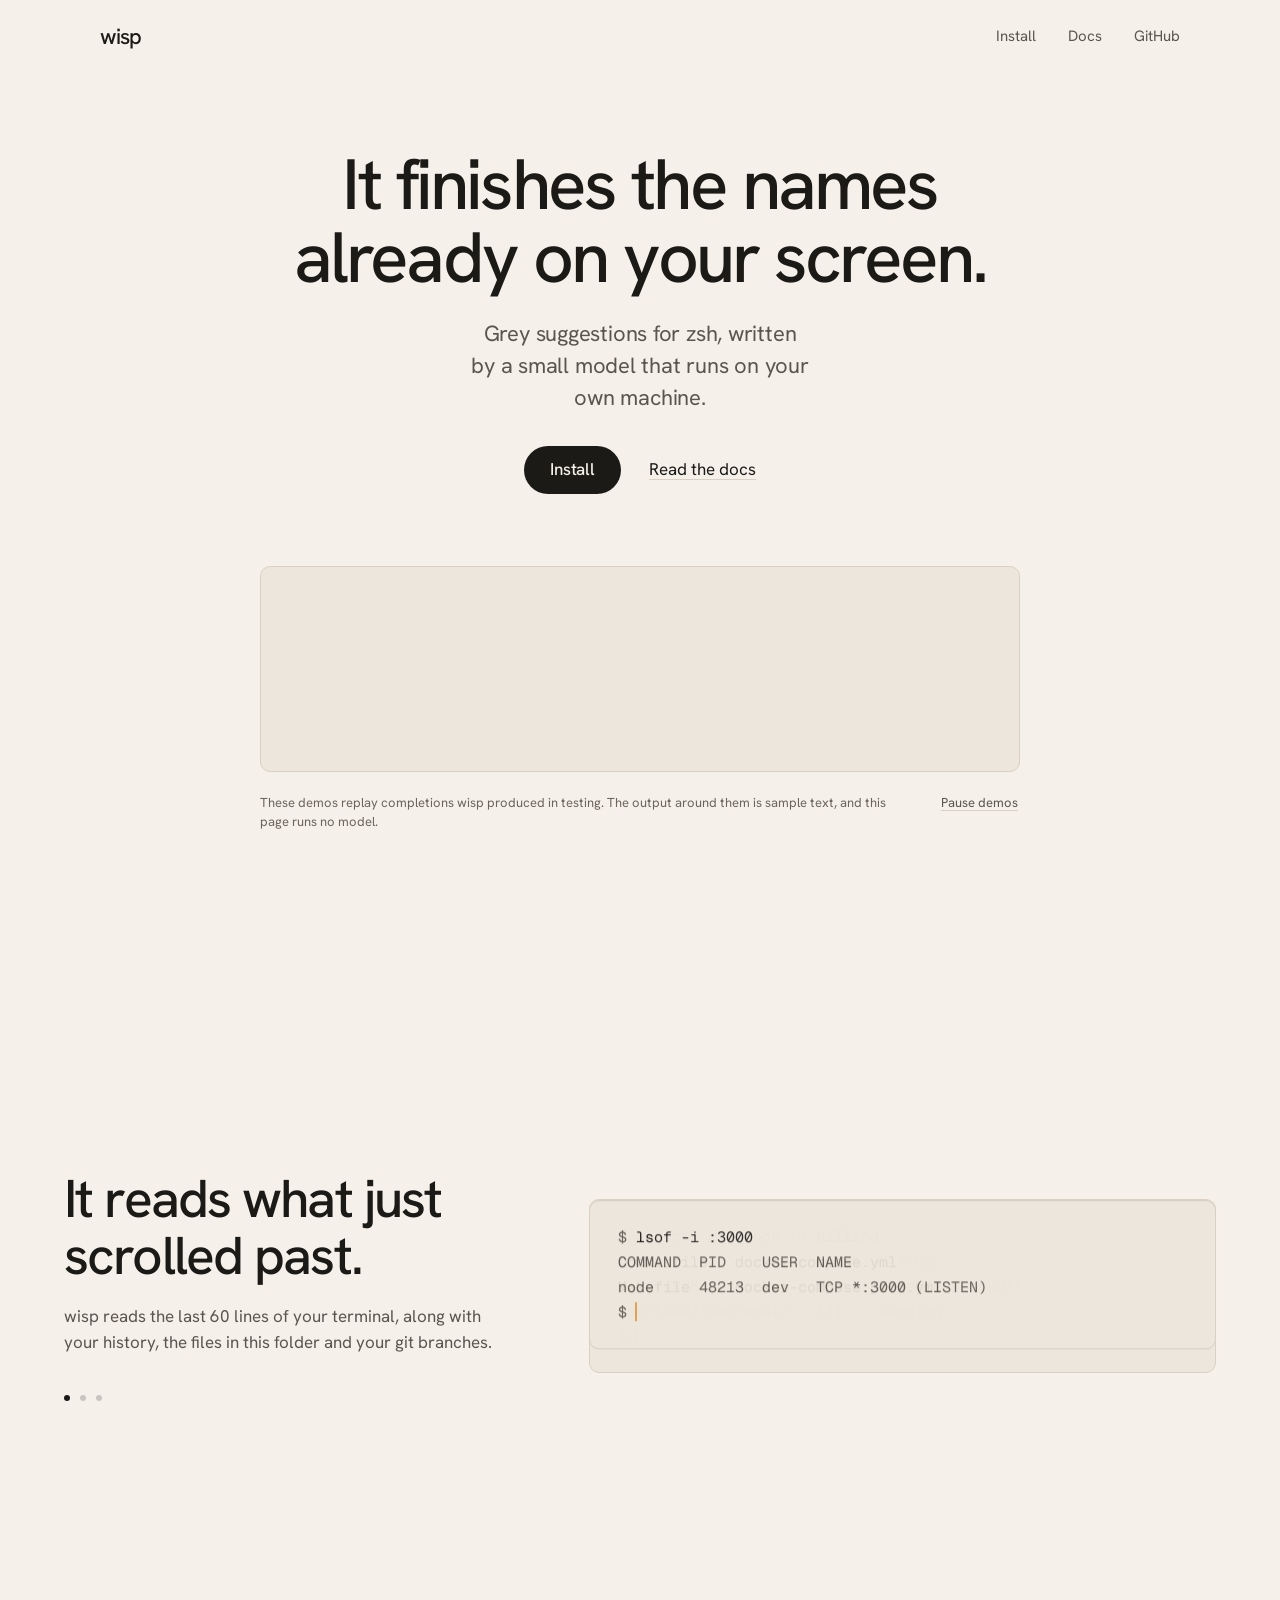
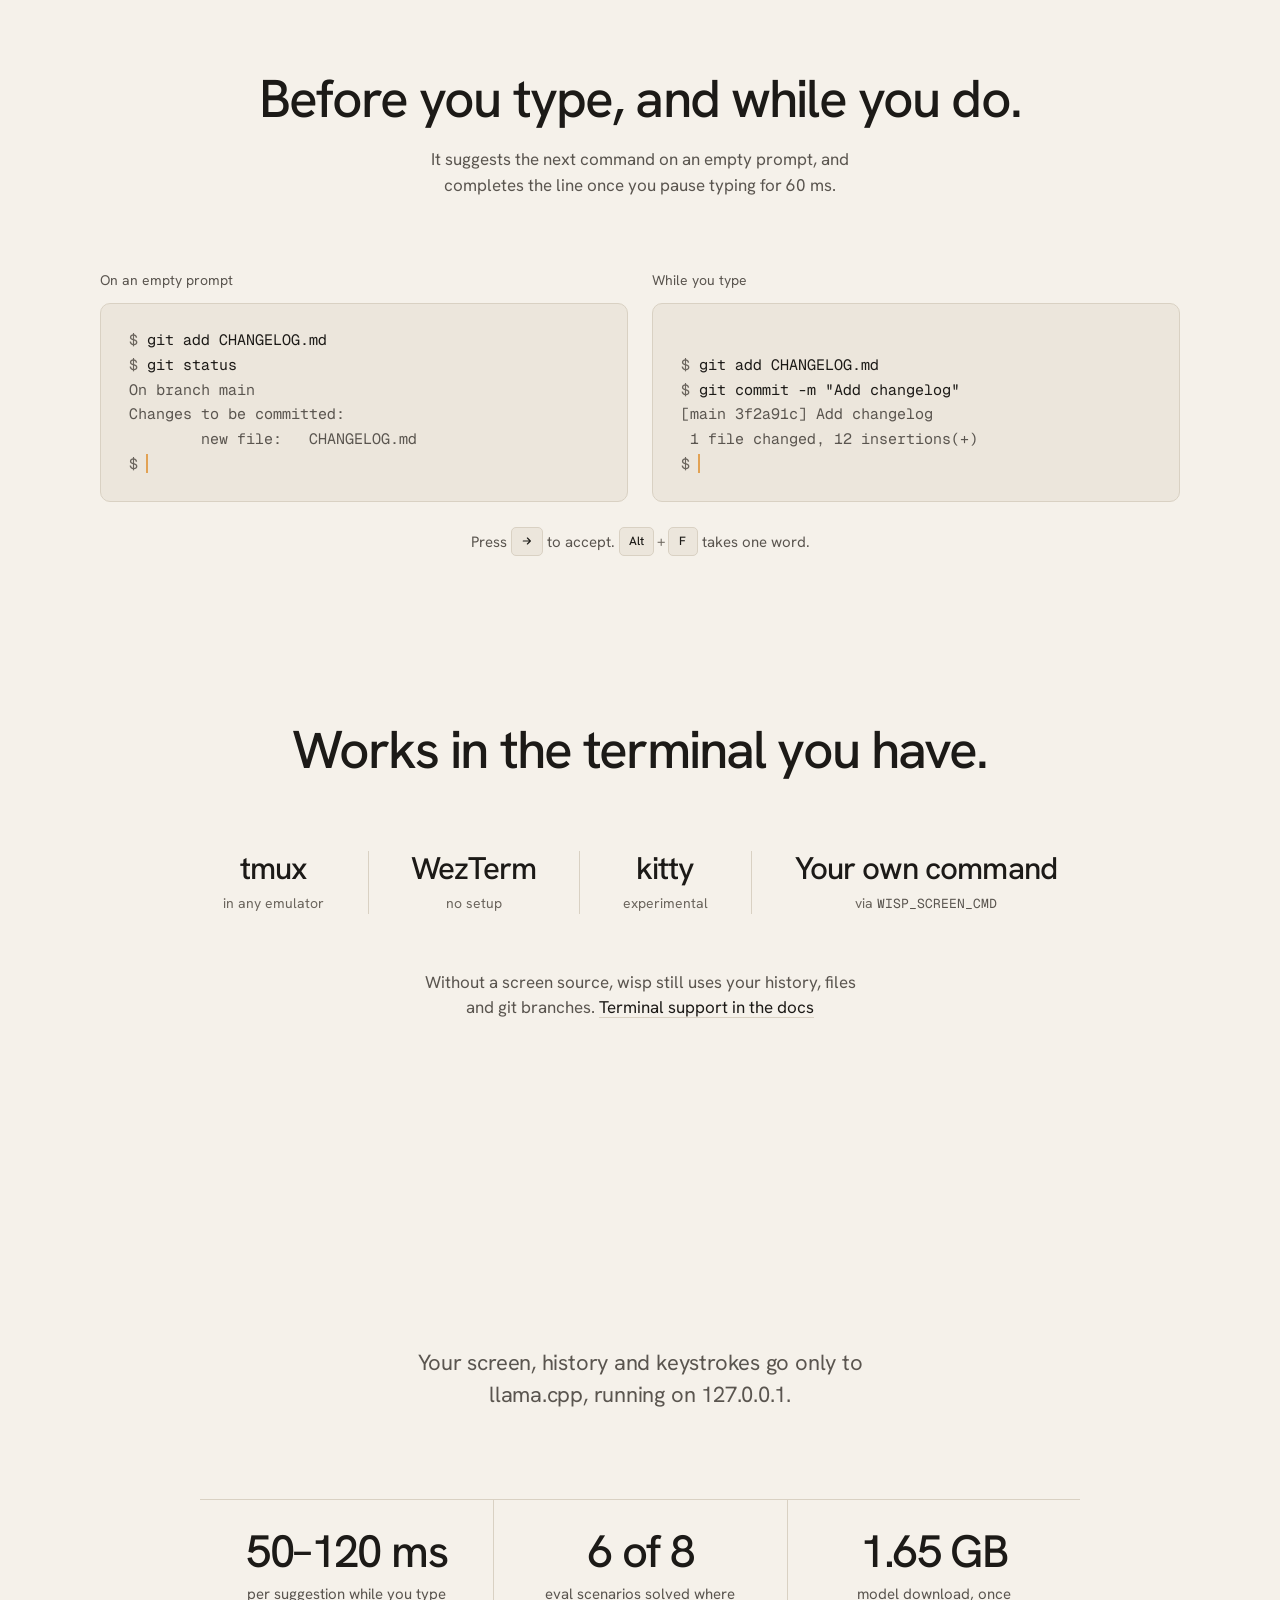
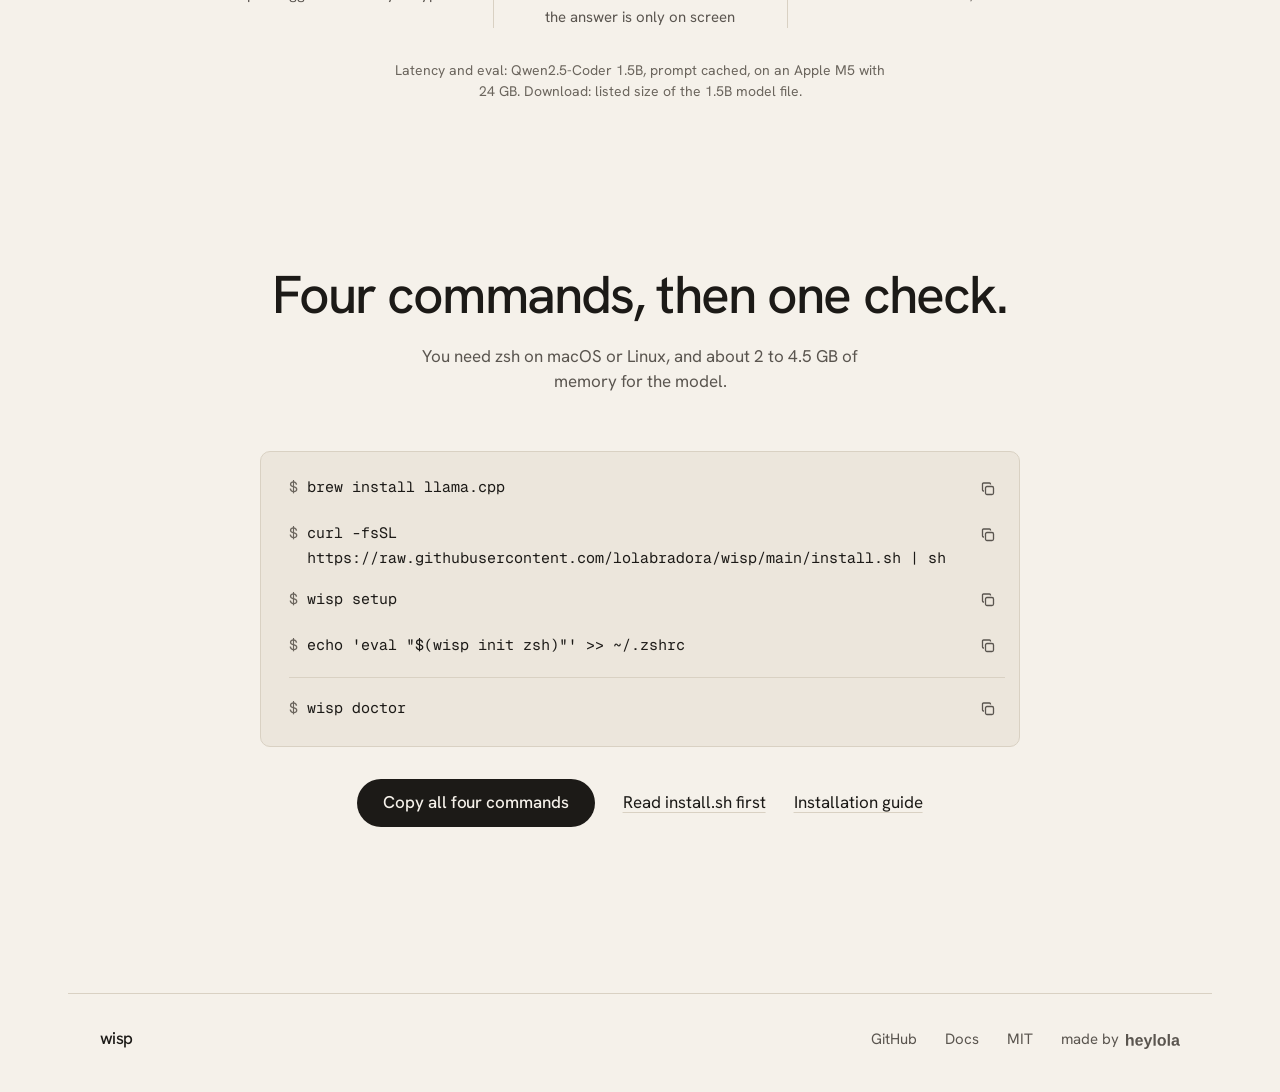
==== commit 0ac1ff40: "Rebuild the landing page: minimal, in the HEYLOLA system - Warm paper, graphite and one amber accent" ====
--- a/site/index.html
+++ b/site/index.html
@@ -4,368 +4,252 @@
   <meta charset="utf-8">
   <meta name="viewport" content="width=device-width, initial-scale=1">
   <meta http-equiv="Content-Security-Policy" content="default-src 'none'; script-src 'self'; style-src 'self'; img-src 'self'; font-src 'self'; connect-src 'self'; base-uri 'none'; form-action 'none'">
-  <title>wisp: zsh suggestions that finish the names on your screen</title>
-  <meta name="description" content="Grey ghost-text command suggestions for zsh from a small local model that reads your terminal screen. Runs on macOS and Linux. Nothing leaves your machine. MIT licensed.">
+  <title>wisp: zsh suggestions from what's on your screen</title>
+  <meta name="description" content="wisp completes zsh commands with names already on your screen: branches, files, pods, PIDs. A small model runs on your own Mac or Linux machine.">
   <link rel="canonical" href="https://lolabradora.github.io/wisp/">
-  <meta name="theme-color" content="#0a0a18">
-  <meta name="color-scheme" content="dark">
+  <meta name="theme-color" content="#f5f1ea">
+  <meta name="color-scheme" content="light">
 
   <meta property="og:type" content="website">
   <meta property="og:site_name" content="wisp">
   <meta property="og:url" content="https://lolabradora.github.io/wisp/">
-  <meta property="og:title" content="wisp: zsh suggestions that finish the names on your screen">
-  <meta property="og:description" content="Grey ghost-text command suggestions for zsh from a small local model that reads your terminal screen. macOS and Linux. Nothing leaves your machine.">
+  <meta property="og:title" content="wisp finishes the names already on your screen">
+  <meta property="og:description" content="Grey ghost-text suggestions for zsh, from a small model on your own machine. Works with tmux, WezTerm and kitty (experimental). MIT.">
   <meta property="og:image" content="https://lolabradora.github.io/wisp/assets/og.png">
   <meta property="og:image:width" content="1200">
   <meta property="og:image:height" content="630">
-  <meta property="og:image:alt" content="A terminal line reading kubectl logs -n billing api, completed in glowing orange with the pod name -7d9f8b6c4-x2kqp. Below: wisp finishes the names already on your screen.">
+  <meta property="og:image:alt" content="A light terminal line reading git checkout feat/p, with the rest of the branch name, ayments-refactor, suggested in grey. Headline: It finishes the names already on your screen.">
   <meta name="twitter:card" content="summary_large_image">
-  <meta name="twitter:title" content="wisp: zsh suggestions that finish the names on your screen">
-  <meta name="twitter:description" content="Grey ghost-text command suggestions for zsh from a small local model that reads your terminal screen. macOS and Linux. Nothing leaves your machine.">
+  <meta name="twitter:title" content="wisp finishes the names already on your screen">
+  <meta name="twitter:description" content="Grey ghost-text suggestions for zsh, from a small model on your own machine. Works with tmux, WezTerm and kitty (experimental). MIT.">
   <meta name="twitter:image" content="https://lolabradora.github.io/wisp/assets/og.png">
 
   <link rel="icon" href="assets/favicon.svg" type="image/svg+xml">
-  <link rel="preload" href="assets/fonts/barlow-condensed-500.woff2" as="font" type="font/woff2" crossorigin>
-  <link rel="preload" href="assets/fonts/mplus1code.woff2" as="font" type="font/woff2" crossorigin>
+  <link rel="preload" href="assets/fonts/hanken-grotesk-latin.woff2" as="font" type="font/woff2" crossorigin>
+  <link rel="preload" href="assets/fonts/geist-mono-latin.woff2" as="font" type="font/woff2" crossorigin>
   <link rel="stylesheet" href="assets/style.css">
   <script src="assets/main.js" defer></script>
 </head>
 <body>
   <a class="skip" href="#install">Skip to install</a>
 
-  <header class="masthead">
+  <header class="top">
     <a class="wordmark" href="#top" aria-label="wisp, back to top">wisp</a>
     <nav class="nav" aria-label="Site">
-      <a class="nav-link" href="#install">Install</a>
-      <a class="nav-link" href="https://github.com/lolabradora/wisp/wiki">Docs</a>
-      <a class="nav-link" href="https://github.com/lolabradora/wisp">GitHub</a>
+      <a href="#install">Install</a>
+      <a href="https://github.com/lolabradora/wisp/wiki">Docs</a>
+      <a href="https://github.com/lolabradora/wisp">GitHub</a>
     </nav>
   </header>
 
   <main id="top">
+    <!-- S1 · Hero -->
     <section class="hero" aria-labelledby="hero-title">
-      <picture class="gauze">
-        <source media="(max-width: 760px)" srcset="assets/plates/gauze-mobile.webp" type="image/webp">
-        <source srcset="assets/plates/gauze.webp" type="image/webp">
-        <img src="assets/plates/gauze.png" alt="" width="2304" height="1536" decoding="async" fetchpriority="high">
-      </picture>
-
-      <div class="tube" data-cycle>
-        <p class="sr-only">
-          Example: kubectl get pods has just listed a crash-looping pod named api-7d9f8b6c4-x2kqp. You type kubectl logs -n billing api, and wisp suggests the rest of that name, -7d9f8b6c4-x2kqp.
-        </p>
-        <div class="line" aria-hidden="true">
-          <pre class="seen" data-seen>$ kubectl get pods -n billing
-<mark class="lit">api-7d9f8b6c4-x2kqp</mark>      0/1  CrashLoopBackOff
-worker-5c8d7f9b6-mn4lz   1/1  Running</pre>
-          <p class="command"><span class="sigil">$</span> <span data-typed>kubectl logs -n billing api</span><span class="caret"></span></p>
-          <div class="stack" data-stack>
-            <ul class="ghosts" data-ghosts>
-              <li>-worker-5c8d</li>
-              <li>-gateway</li>
-              <li>-api-v2</li>
-            </ul>
-            <p class="struck" data-struck>-7d9f8b6c4-x2kqp</p>
-            <p class="afterglow" data-afterglow></p>
+      <h1 id="hero-title" class="display">It finishes the names already on your screen.</h1>
+      <p class="lead">Grey suggestions for zsh, written by a small model that runs on your own machine.</p>
+      <p class="actions">
+        <a class="pill" href="#install">Install</a>
+        <a class="link" href="https://github.com/lolabradora/wisp/wiki">Read the docs</a>
+      </p>
+
+      <figure class="demo hero-demo">
+        <div class="term" data-loop role="img" aria-label="Demo: git branch lists feat/payments-refactor. Typing git checkout feat/p, wisp suggests the rest of that branch name in grey, and the right arrow key accepts it. Then ls lists CHANGELOG.md, and typing nvim CHANG, wisp suggests ELOG.md.">
+          <div class="scene has-out has-ghost has-key" data-scene aria-hidden="true">
+            <div class="ln c"><span class="ps">$</span> git branch</div>
+            <div class="ln">  feat/login-page</div>
+            <div class="ln">  <span class="src">feat/payments-refactor</span></div>
+            <div class="ln">* main</div>
+            <div class="ln prompt">
+              <span class="cmd">
+                <span class="live"><span class="ps">$</span> <span class="typed">git checkout feat/p</span><i class="caret"></i><span class="ghost">ayments-refactor</span></span>
+                <span class="done"><span class="ps">$</span> git checkout feat/payments-refactor<i class="caret"></i></span>
+              </span>
+              <kbd class="key"><svg viewBox="0 0 16 16"><path d="M3 8h9.5M8.5 4l4 4-4 4"/></svg></kbd>
+            </div>
+          </div>
+          <div class="scene is-off" data-scene aria-hidden="true">
+            <div class="ln c"><span class="ps">$</span> ls</div>
+            <div class="ln"><span class="src">CHANGELOG.md</span>  Cargo.toml  README.md  src</div>
+            <div class="ln prompt">
+              <span class="cmd">
+                <span class="live"><span class="ps">$</span> <span class="typed">nvim CHANG</span><i class="caret"></i><span class="ghost">ELOG.md</span></span>
+                <span class="done"><span class="ps">$</span> nvim CHANGELOG.md<i class="caret"></i></span>
+              </span>
+              <kbd class="key"><svg viewBox="0 0 16 16"><path d="M3 8h9.5M8.5 4l4 4-4 4"/></svg></kbd>
+            </div>
           </div>
         </div>
-        <button type="button" class="demo-toggle" data-demo-toggle data-js aria-pressed="false">Pause demo</button>
-      </div>
-
-      <div class="pitch">
-        <h1 id="hero-title"><span>It finishes the names already</span> <span>on your screen.</span></h1>
-        <p class="sub">Ghost-text suggestions for zsh. The model runs on your machine, on macOS or Linux.</p>
-        <div class="cmd hero-cmd">
-          <code>curl -fsSL https://raw.githubusercontent.com/lolabradora/wisp/main/install.sh | sh</code>
-          <p class="hero-actions">
-            <button type="button" class="copy-primary" data-copy data-js>Copy command</button>
-            <a class="pill pill-quiet" href="https://github.com/lolabradora/wisp">
-              <svg class="pill-mark" viewBox="0 0 16 16" aria-hidden="true"><path fill="currentColor" d="M8 0C3.58 0 0 3.58 0 8c0 3.54 2.29 6.53 5.47 7.59.4.07.55-.17.55-.38 0-.19-.01-.82-.01-1.49-2.01.37-2.53-.49-2.69-.94-.09-.23-.48-.94-.82-1.13-.28-.15-.68-.52-.01-.53.63-.01 1.08.58 1.23.82.72 1.21 1.87.87 2.33.66.07-.52.28-.87.51-1.07-1.78-.2-3.64-.89-3.64-3.95 0-.87.31-1.59.82-2.15-.08-.2-.36-1.02.08-2.12 0 0 .67-.21 2.2.82.64-.18 1.32-.27 2-.27.68 0 1.36.09 2 .27 1.53-1.04 2.2-.82 2.2-.82.44 1.1.16 1.92.08 2.12.51.56.82 1.27.82 2.15 0 3.07-1.87 3.75-3.65 3.95.29.25.54.73.54 1.48 0 1.07-.01 1.93-.01 2.2 0 .21.15.46.55.38A8.013 8.013 0 0016 8c0-4.42-3.58-8-8-8z"/></svg>
-              GitHub
-            </a>
-            <a class="text-link" href="#install">All four install steps</a>
-          </p>
+        <figcaption class="demo-foot">
+          <span>These demos replay completions wisp produced in testing. The output around them is sample text, and this page runs no model.</span>
+          <button type="button" class="toggle" data-toggle aria-pressed="false" hidden>Pause demos</button>
+        </figcaption>
+      </figure>
+    </section>
+
+    <!-- S2 · Reads what just scrolled past -->
+    <section class="reads" aria-labelledby="reads-title" data-reads>
+      <div class="reads-stage">
+        <div class="reads-copy">
+          <h2 id="reads-title" class="h2">It reads what just scrolled past.</h2>
+          <p class="body">wisp reads the last 60 lines of your terminal, along with your history, the files in this folder and your git branches.</p>
+          <ol class="dots" aria-hidden="true"><li></li><li></li><li></li></ol>
         </div>
-      </div>
-    </section>
-
-    <section class="source" aria-labelledby="source-title">
-      <div class="source-copy">
-        <h2 id="source-title">It reads what just scrolled past.</h2>
-        <p>
-          Shell history only knows what you have typed before. wisp also reads the last 60 lines
-          of your terminal, the files in the directory and your git branches. The pod that is
-          crash-looping, the compose file you just listed, the PID holding port 3000: each of
-          those names is one <kbd>→</kbd> away.
-        </p>
-      </div>
-
-      <div class="screen" data-screen>
-        <div class="scenario-picker" role="tablist" aria-label="Examples" data-js>
-          <button type="button" role="tab" id="tab-kubectl" aria-controls="scenario-panel" aria-selected="true" data-scenario="kubectl">kubectl</button>
-          <button type="button" role="tab" id="tab-compose" aria-controls="scenario-panel" aria-selected="false" tabindex="-1" data-scenario="compose">compose</button>
-          <button type="button" role="tab" id="tab-git" aria-controls="scenario-panel" aria-selected="false" tabindex="-1" data-scenario="git">git</button>
-          <button type="button" role="tab" id="tab-trace" aria-controls="scenario-panel" aria-selected="false" tabindex="-1" data-scenario="trace">stack trace</button>
-          <button type="button" role="tab" id="tab-lsof" aria-controls="scenario-panel" aria-selected="false" tabindex="-1" data-scenario="lsof">lsof</button>
-          <button type="button" role="tab" id="tab-docker" aria-controls="scenario-panel" aria-selected="false" tabindex="-1" data-scenario="docker">docker</button>
+        <div class="reads-shots">
+          <figure class="shot" data-step="0">
+            <div class="term" role="img" aria-label="Demo: kubectl get pods shows api-7d9f8b6c4-x2kqp crash-looping. Typing kubectl logs -n billing api, wisp suggests the rest of the pod name.">
+              <div class="scene has-out has-ghost has-key" data-scene aria-hidden="true">
+                <div class="ln c"><span class="ps">$</span> kubectl get pods -n billing</div>
+                <div class="ln">NAME                  READY  STATUS</div>
+                <div class="ln"><span class="src">api-7d9f8b6c4-x2kqp</span>   0/1    CrashLoopBackOff</div>
+                <div class="ln">web-5c8d7f9b6-mn4lz   1/1    Running</div>
+                <div class="ln prompt">
+                  <span class="cmd">
+                    <span class="live"><span class="ps">$</span> <span class="typed">kubectl logs -n billing api</span><i class="caret"></i><span class="ghost">-7d9f8b6c4-x2kqp</span></span>
+                    <span class="done"><span class="ps">$</span> kubectl logs -n billing api-7d9f8b6c4-x2kqp<i class="caret"></i></span>
+                  </span>
+                  <kbd class="key"><svg viewBox="0 0 16 16"><path d="M3 8h9.5M8.5 4l4 4-4 4"/></svg></kbd>
+                </div>
+              </div>
+            </div>
+          </figure>
+          <figure class="shot" data-step="1">
+            <div class="term" role="img" aria-label="Demo: ls lists docker-compose.yml and docker-compose.prod.yml. Typing docker compose -f docker-compose.p, wisp suggests rod.yml.">
+              <div class="scene has-out has-ghost has-key" data-scene aria-hidden="true">
+                <div class="ln c"><span class="ps">$</span> ls</div>
+                <div class="ln">Dockerfile   docker-compose.yml</div>
+                <div class="ln">Makefile     <span class="src">docker-compose.prod.yml</span></div>
+                <div class="ln prompt">
+                  <span class="cmd">
+                    <span class="live"><span class="ps">$</span> <span class="typed">docker compose -f docker-compose.p</span><i class="caret"></i><span class="ghost">rod.yml</span></span>
+                    <span class="done"><span class="ps">$</span> docker compose -f docker-compose.prod.yml<i class="caret"></i></span>
+                  </span>
+                  <kbd class="key"><svg viewBox="0 0 16 16"><path d="M3 8h9.5M8.5 4l4 4-4 4"/></svg></kbd>
+                </div>
+              </div>
+            </div>
+          </figure>
+          <figure class="shot" data-step="2">
+            <div class="term" role="img" aria-label="Demo: lsof shows node listening on port 3000 with PID 48213. Typing kill, wisp suggests 48213.">
+              <div class="scene has-out has-ghost has-key" data-scene aria-hidden="true">
+                <div class="ln c"><span class="ps">$</span> lsof -i :3000</div>
+                <div class="ln">COMMAND  PID    USER  NAME</div>
+                <div class="ln">node     <span class="src">48213</span>  dev   TCP *:3000 (LISTEN)</div>
+                <div class="ln prompt">
+                  <span class="cmd">
+                    <span class="live"><span class="ps">$</span> <span class="typed">kill </span><i class="caret"></i><span class="ghost">48213</span></span>
+                    <span class="done"><span class="ps">$</span> kill 48213<i class="caret"></i></span>
+                  </span>
+                  <kbd class="key"><svg viewBox="0 0 16 16"><path d="M3 8h9.5M8.5 4l4 4-4 4"/></svg></kbd>
+                </div>
+              </div>
+            </div>
+          </figure>
         </div>
-        <div class="terminal" role="tabpanel" id="scenario-panel" aria-labelledby="tab-kubectl" aria-live="polite" data-panel>
-          <pre class="output" data-output tabindex="0">$ kubectl get pods -n billing
-NAME                        READY   STATUS             RESTARTS
-<mark>api-7d9f8b6c4-x2kqp</mark>         0/1     CrashLoopBackOff   12
-worker-5c8d7f9b6-mn4lz      1/1     Running            0</pre>
-          <p class="prompt-line"><span class="sigil">$</span> <span data-prompt-typed>kubectl logs -n billing api</span><span class="completion" data-prompt-completion>-7d9f8b6c4-x2kqp</span></p>
-        </div>
-        <p class="footnote">
-          Completions are what Qwen2.5-Coder produced in wisp’s test scenarios. The terminal output
-          around them is a test fixture.
-        </p>
-      </div>
-    </section>
-
+      </div>
+      <div class="reads-track" aria-hidden="true">
+        <span data-marker="0"></span><span data-marker="1"></span><span data-marker="2"></span>
+      </div>
+    </section>
+
+    <!-- S3 · Before and while typing -->
+    <section class="moments" aria-labelledby="moments-title">
+      <header class="head">
+        <h2 id="moments-title" class="h2">Before you type, and while you do.</h2>
+        <p class="body">It suggests the next command on an empty prompt, and completes the line once you pause typing for 60&nbsp;ms.</p>
+      </header>
+      <div class="pair">
+        <figure class="shot" data-once>
+          <figcaption class="shot-label">On an empty prompt</figcaption>
+          <div class="term" role="img" aria-label="Demo: after git add CHANGELOG.md and git status, the prompt is empty and wisp suggests git commit -m &quot;Add CHANGELOG.md&quot; in grey.">
+            <div class="scene has-out has-ghost has-key" data-scene aria-hidden="true">
+              <div class="ln c"><span class="ps">$</span> git add CHANGELOG.md</div>
+              <div class="ln c"><span class="ps">$</span> git status</div>
+              <div class="ln">On branch main</div>
+              <div class="ln">Changes to be committed:</div>
+              <div class="ln">        new file:   CHANGELOG.md</div>
+              <div class="ln prompt">
+                <span class="cmd">
+                  <span class="live"><span class="ps">$</span> <span class="typed"></span><i class="caret"></i><span class="ghost">git commit -m "Add CHANGELOG.md"</span></span>
+                  <span class="done"><span class="ps">$</span> git commit -m "Add CHANGELOG.md"<i class="caret"></i></span>
+                </span>
+                <kbd class="key"><svg viewBox="0 0 16 16"><path d="M3 8h9.5M8.5 4l4 4-4 4"/></svg></kbd>
+              </div>
+            </div>
+          </div>
+        </figure>
+        <figure class="shot" data-once>
+          <figcaption class="shot-label">While you type</figcaption>
+          <div class="term" role="img" aria-label="Demo: after a commit, typing git p, wisp suggests ush in grey, completing git push.">
+            <div class="scene has-out has-ghost has-key" data-scene aria-hidden="true">
+              <div class="ln c"><span class="ps">$</span> git add CHANGELOG.md</div>
+              <div class="ln c"><span class="ps">$</span> git commit -m "Add changelog"</div>
+              <div class="ln">[main 3f2a91c] Add changelog</div>
+              <div class="ln"> 1 file changed, 12 insertions(+)</div>
+              <div class="ln prompt">
+                <span class="cmd">
+                  <span class="live"><span class="ps">$</span> <span class="typed">git p</span><i class="caret"></i><span class="ghost">ush</span></span>
+                  <span class="done"><span class="ps">$</span> git push<i class="caret"></i></span>
+                </span>
+                <kbd class="key"><svg viewBox="0 0 16 16"><path d="M3 8h9.5M8.5 4l4 4-4 4"/></svg></kbd>
+              </div>
+            </div>
+          </div>
+        </figure>
+      </div>
+      <p class="keys">Press <kbd class="keycap"><svg viewBox="0 0 16 16" aria-hidden="true"><path d="M3 8h9.5M8.5 4l4 4-4 4"/></svg><span class="sr-only">the right arrow key</span></kbd> to accept. <kbd class="keycap"><span class="keycap-text">Alt</span></kbd><span class="plus">+</span><kbd class="keycap"><span class="keycap-text">F</span></kbd> takes one word.</p>
+    </section>
+
+    <!-- S4 · Works in your terminal -->
     <section class="terminals" aria-labelledby="terminals-title">
-      <h2 id="terminals-title">Does it work in your terminal?</h2>
-      <p class="lead">
-        wisp works in any terminal emulator on macOS and Linux. To read the screen it needs
-        one of these four sources.
+      <h2 id="terminals-title" class="h2">Works in the terminal you have.</h2>
+      <ul class="names">
+        <li><span class="name">tmux</span><span class="name-note">in any emulator</span></li>
+        <li><span class="name">WezTerm</span><span class="name-note">no setup</span></li>
+        <li><span class="name">kitty</span><span class="name-note">experimental</span></li>
+        <li><span class="name">Your own command</span><span class="name-note">via <code>WISP_SCREEN_CMD</code></span></li>
+      </ul>
+      <p class="body center">Without a screen source, wisp still uses your history, files and git branches. <a class="link" href="https://github.com/lolabradora/wisp/wiki/Terminal-support">Terminal support in the docs</a></p>
+    </section>
+
+    <!-- S5 · Local + numbers -->
+    <section class="local" aria-labelledby="local-title">
+      <h2 id="local-title" class="h2 statement" data-lines><span class="l"><span>Nothing you type</span></span> <span class="l"><span>leaves your machine.</span></span></h2>
+      <p class="lead center">Your screen, history and keystrokes go only to llama.cpp, running on <span class="nowrap">127.0.0.1</span>.</p>
+      <dl class="figures">
+        <div><dt>per suggestion while you type</dt><dd>50–120&nbsp;ms</dd></div>
+        <div><dt>eval scenarios solved where the answer is only on screen</dt><dd>6 of 8</dd></div>
+        <div><dt>model download, once</dt><dd>1.65&nbsp;GB</dd></div>
+      </dl>
+      <p class="small center">Latency and eval: Qwen2.5-Coder 1.5B, prompt cached, on an Apple M5 with 24&nbsp;GB. Download: listed size of the 1.5B model file.</p>
+    </section>
+
+    <!-- S6 · Install -->
+    <section class="install" id="install" aria-labelledby="install-title">
+      <h2 id="install-title" class="h2">Four commands, then one check.</h2>
+      <p class="body center">You need zsh on macOS or Linux, and about 2 to 4.5&nbsp;GB of memory for the model.</p>
+      <div class="install-panel">
+        <ol class="cmds">
+          <li><code>brew install llama.cpp</code><button type="button" class="copy" data-copy aria-label="Copy command: brew install llama.cpp" hidden><svg viewBox="0 0 16 16" aria-hidden="true"><rect x="5.5" y="5.5" width="8" height="8" rx="1.5"/><path d="M10.5 3.5v-.5a1 1 0 0 0-1-1h-6a1 1 0 0 0-1 1v6a1 1 0 0 0 1 1h.5"/></svg><span class="copied" aria-hidden="true">Copied</span></button></li>
+          <li><code>curl -fsSL https://raw.githubusercontent.com/lolabradora/wisp/main/install.sh | sh</code><button type="button" class="copy" data-copy aria-label="Copy command: curl install.sh" hidden><svg viewBox="0 0 16 16" aria-hidden="true"><rect x="5.5" y="5.5" width="8" height="8" rx="1.5"/><path d="M10.5 3.5v-.5a1 1 0 0 0-1-1h-6a1 1 0 0 0-1 1v6a1 1 0 0 0 1 1h.5"/></svg><span class="copied" aria-hidden="true">Copied</span></button></li>
+          <li><code>wisp setup</code><button type="button" class="copy" data-copy aria-label="Copy command: wisp setup" hidden><svg viewBox="0 0 16 16" aria-hidden="true"><rect x="5.5" y="5.5" width="8" height="8" rx="1.5"/><path d="M10.5 3.5v-.5a1 1 0 0 0-1-1h-6a1 1 0 0 0-1 1v6a1 1 0 0 0 1 1h.5"/></svg><span class="copied" aria-hidden="true">Copied</span></button></li>
+          <li><code>echo 'eval "$(wisp init zsh)"' &gt;&gt; ~/.zshrc</code><button type="button" class="copy" data-copy aria-label="Copy command: add wisp init to ~/.zshrc" hidden><svg viewBox="0 0 16 16" aria-hidden="true"><rect x="5.5" y="5.5" width="8" height="8" rx="1.5"/><path d="M10.5 3.5v-.5a1 1 0 0 0-1-1h-6a1 1 0 0 0-1 1v6a1 1 0 0 0 1 1h.5"/></svg><span class="copied" aria-hidden="true">Copied</span></button></li>
+          <li class="check"><code>wisp doctor</code><button type="button" class="copy" data-copy aria-label="Copy command: wisp doctor" hidden><svg viewBox="0 0 16 16" aria-hidden="true"><rect x="5.5" y="5.5" width="8" height="8" rx="1.5"/><path d="M10.5 3.5v-.5a1 1 0 0 0-1-1h-6a1 1 0 0 0-1 1v6a1 1 0 0 0 1 1h.5"/></svg><span class="copied" aria-hidden="true">Copied</span></button></li>
+        </ol>
+      </div>
+      <p class="actions">
+        <button type="button" class="pill" data-copy-all hidden>Copy all four commands</button>
+        <a class="link" href="https://github.com/lolabradora/wisp/blob/main/install.sh">Read install.sh first</a>
+        <a class="link" href="https://github.com/lolabradora/wisp/wiki/Installation">Installation guide</a>
       </p>
-      <dl class="sources">
-        <div class="source-row">
-          <dt>tmux</dt>
-          <dd>
-            <p>Any terminal emulator: Ghostty, iTerm2, Alacritty, Terminal.app and others. If your shell runs inside tmux, wisp reads the pane. There is nothing to configure.</p>
-            <code>tmux capture-pane -p -J -t &lt;pane&gt; -S -60</code>
-          </dd>
-        </div>
-        <div class="source-row">
-          <dt>WezTerm</dt>
-          <dd>
-            <p>wisp asks WezTerm for the text of the current pane. There is nothing to configure.</p>
-            <code>wezterm cli get-text --pane-id &lt;pane&gt; --start-line -60</code>
-          </dd>
-        </div>
-        <div class="source-row">
-          <dt>kitty <span class="flag">experimental</span></dt>
-          <dd>
-            <p>Needs <code>allow_remote_control</code> and <code>listen_on</code> in <code>kitty.conf</code>. This source follows kitty’s remote-control documentation and has not been verified on a real kitty install.</p>
-            <code>kitty @ get-text --match id:&lt;window&gt; --extent screen</code>
-          </dd>
-        </div>
-        <div class="source-row">
-          <dt>Anything else</dt>
-          <dd>
-            <p>Set <code>WISP_SCREEN_CMD</code> to a command that prints your screen as plain text. It takes priority over the other three.</p>
-            <code>export WISP_SCREEN_CMD='your-terminal dump-screen'</code>
-          </dd>
-        </div>
-      </dl>
-      <p class="aside">
-        With no screen source, for example a bare Ghostty or Terminal.app window outside tmux,
-        wisp still completes from your shell history, the files in the current directory, your
-        git branches and the commands you ran this session with their exit codes.
-        <code>wisp doctor</code> names the source it found for the current shell.
-      </p>
-      <p><a class="text-link" href="https://github.com/lolabradora/wisp/wiki/Terminal-support">Terminal support in the docs</a></p>
-    </section>
-
-    <section class="how" aria-labelledby="how-title">
-      <div class="how-copy">
-        <h2 id="how-title">How it works</h2>
-        <p>
-          A zsh plugin talks to a small daemon over a Unix socket. The daemon builds a prompt
-          from your screen, history, directory and branches, then asks llama-server on
-          <code>127.0.0.1</code> to continue the line.
-        </p>
-        <p><a class="text-link" href="https://github.com/lolabradora/wisp/wiki/How-it-works">How it works, in the docs</a></p>
-      </div>
-      <ul class="behaviours">
-        <li><strong>After a command</strong> wisp predicts the next one while the prompt is still empty.</li>
-        <li><strong>While you type</strong> it completes the line after a 60 ms pause, and keeps the suggestion for as long as you type along with it.</li>
-        <li><strong>Mid-word</strong> the half-typed word goes through a grammar, so the model has to continue <code>feat/p</code> and cannot start a different word. This is token healing. It took the 3B model from 3/8 to 7/8 in the eval below.</li>
-        <li><strong>To accept</strong> press <kbd>→</kbd>, <kbd>End</kbd> or <span class="keys"><kbd>Ctrl</kbd>&thinsp;<kbd>F</kbd></span>. <span class="keys"><kbd>Alt</kbd>&thinsp;<kbd>F</kbd></span> takes one word. If zsh-autosuggestions is loaded, wisp suggests through it and your keys stay as they are.</li>
-      </ul>
-    </section>
-
-    <section class="figures" aria-labelledby="figures-title">
-      <img class="gauze-band" src="assets/plates/gauze-band.webp" alt="" width="2304" height="720" loading="lazy" decoding="async">
-      <h2 id="figures-title">Measured on one Mac.</h2>
-      <dl class="readouts">
-        <div class="readout">
-          <dt>Eval: names found on screen</dt>
-          <dd>
-            <span class="tube-digits" role="img" aria-label="7 out of 8, up from 3">
-              <span class="ghost-digit" aria-hidden="true">3</span><span class="lit-digit" aria-hidden="true">7</span><span class="slash" aria-hidden="true">/8</span>
-            </span>
-            <span class="readout-note">Qwen2.5-Coder 3B with token healing. Without it, 3/8.</span>
-          </dd>
-        </div>
-        <div class="readout">
-          <dt>Latency while you type</dt>
-          <dd>
-            <span class="tube-digits"><span class="lit-digit">50–120</span><span class="slash">ms</span></span>
-            <span class="readout-note">Qwen2.5-Coder 1.5B, the default, with the prompt cached between keystrokes.</span>
-          </dd>
-        </div>
-        <div class="readout">
-          <dt>Memory with the model loaded</dt>
-          <dd>
-            <span class="tube-digits"><span class="lit-digit">4.3</span><span class="slash">GB</span></span>
-            <span class="readout-note">llama-server with the 3B model. The 1.5B server has not been measured.</span>
-          </dd>
-        </div>
-      </dl>
-
-      <table class="ledger">
-        <caption class="sr-only">All measured figures by model</caption>
-        <thead>
-          <tr>
-            <td></td>
-            <th scope="col">1.5B <span class="th-note">default</span></th>
-            <th scope="col">3B</th>
-          </tr>
-        </thead>
-        <tbody>
-          <tr>
-            <th scope="row">Eval without token healing</th>
-            <td>4/8</td>
-            <td>3/8</td>
-          </tr>
-          <tr>
-            <th scope="row">Eval with token healing</th>
-            <td>6/8</td>
-            <td>7/8</td>
-          </tr>
-          <tr>
-            <th scope="row">Latency while typing, prompt cached</th>
-            <td>50–120 ms</td>
-            <td>150–450 ms</td>
-          </tr>
-          <tr>
-            <th scope="row">llama-server memory</th>
-            <td>not measured</td>
-            <td>4.3 GB</td>
-          </tr>
-          <tr>
-            <th scope="row">Model download</th>
-            <td>1.65 GB</td>
-            <td>3.3 GB</td>
-          </tr>
-        </tbody>
-      </table>
-
-      <p class="footnote">
-        Internal measurements on an Apple M5 with 24 GB. The first request after a command has no
-        cached prompt and took 180–280 ms. The eval is eight scenarios where the right answer
-        appears only in terminal output: a compose file, a git branch, a failing test, a pod name,
-        a stack-trace path, a PID, the next command after <code>git add</code>, and a container
-        name. Run <code>wisp complete</code> and <code>wisp status</code> to measure your own.
-      </p>
-    </section>
-
-    <section class="local" aria-labelledby="local-title">
-      <h2 id="local-title">Nothing you type leaves your machine.</h2>
-      <div class="local-grid">
-        <p>
-          The model is Qwen2.5-Coder, served by llama.cpp on <code>127.0.0.1:8012</code> and kept
-          running by launchd on macOS or a systemd user unit on Linux. Your screen, history and
-          keystrokes go to that process and nowhere else. There is no account and no API key.
-        </p>
-        <p>
-          The network is used during install only: <code>install.sh</code> fetches the binary
-          from GitHub, and llama.cpp fetches the model weights from Hugging Face. After that
-          wisp works offline.
-        </p>
-        <p>
-          <code>wisp pause</code> stops suggestions until you run <code>wisp resume</code>.
-          <code>wisp status</code> shows the loaded model, the latency and recent suggestions.
-          On macOS, <code>wisp setup --menubar</code> puts the same readout in the menu bar.
-        </p>
-      </div>
-    </section>
-
-    <section class="limits" aria-labelledby="limits-title">
-      <h2 id="limits-title">Know the limits before you install.</h2>
-      <ul class="limit-list">
-        <li><strong>zsh only.</strong> bash and fish are not supported.</li>
-        <li><strong>Screen reading needs a source.</strong> That means tmux, WezTerm, kitty or your own command. Without one, suggestions come from history, files and git, and a name that only appeared in output is out of reach.</li>
-        <li><strong>kitty is experimental.</strong> Nobody has verified it on a real kitty install yet. Reports are welcome.</li>
-        <li><strong>The model takes RAM.</strong> Budget roughly 2 to 4.5 GB while it is loaded. We measured about 4.3 GB for 3B. The low end is an estimate from the 1.65 GB file of the 1.5B model.</li>
-        <li><strong>The menu bar item is macOS only.</strong> On Linux, <code>wisp status</code> prints the same information.</li>
-        <li><strong>It is wrong sometimes.</strong> The best score on our own eight scenarios is 7/8, and eight scenarios is a small eval. A wrong suggestion stays grey until you accept it.</li>
-        <li><strong>One machine measured.</strong> Every number on this page comes from an Apple M5. We have no figures for Linux or Intel Macs.</li>
-      </ul>
-      <p class="aside">
-        More in the
-        <a class="text-link" href="https://github.com/lolabradora/wisp/wiki/FAQ">FAQ</a> and
-        <a class="text-link" href="https://github.com/lolabradora/wisp/wiki/Troubleshooting">Troubleshooting</a>.
-      </p>
-    </section>
-
-    <section class="install" id="install" aria-labelledby="install-title">
-      <h2 id="install-title">Install</h2>
-      <p class="requirements">You need macOS or Linux, zsh, and llama.cpp. zsh-autosuggestions is optional.</p>
-      <ol class="steps">
-        <li>
-          <div class="step">
-            <p>Install llama.cpp. On Linux without Homebrew, take a <a class="text-link" href="https://github.com/ggml-org/llama.cpp/releases">llama.cpp release binary</a> and put <code>llama-server</code> on your <code>PATH</code>.</p>
-            <div class="cmd"><code>brew install llama.cpp</code><button type="button" data-copy data-js>Copy</button></div>
-          </div>
-        </li>
-        <li>
-          <div class="step">
-            <p>Install wisp. The script puts a prebuilt binary for your OS and CPU in <code>~/.local/bin</code>. You can <a class="text-link" href="https://github.com/lolabradora/wisp/blob/main/install.sh">read install.sh</a> first.</p>
-            <div class="cmd"><code>curl -fsSL https://raw.githubusercontent.com/lolabradora/wisp/main/install.sh | sh</code><button type="button" data-copy data-js>Copy</button></div>
-            <p>Or build it yourself with a Rust toolchain.</p>
-            <div class="cmd"><code>cargo install --git https://github.com/lolabradora/wisp</code><button type="button" data-copy data-js>Copy</button></div>
-          </div>
-        </li>
-        <li>
-          <div class="step">
-            <p>Download the model (1.65 GB, once) and start the background service that keeps llama-server running. <code>wisp setup --model 3b</code> picks the larger model.</p>
-            <div class="cmd"><code>wisp setup</code><button type="button" data-copy data-js>Copy</button></div>
-          </div>
-        </li>
-        <li>
-          <div class="step">
-            <p>Load the plugin, then open a new shell. If you use zsh-autosuggestions, put this line after it.</p>
-            <div class="cmd"><code>echo 'eval "$(wisp init zsh)"' &gt;&gt; ~/.zshrc</code><button type="button" data-copy data-js>Copy</button></div>
-          </div>
-        </li>
-      </ol>
-
-      <div class="check">
-        <h3>Is it working?</h3>
-        <p>
-          <code>wisp doctor</code> checks llama-server, the model, the daemon, your
-          <code>~/.zshrc</code> and the screen source for this shell. Each failed check comes
-          with a fix hint. To remove wisp’s background services later, run
-          <code>wisp uninstall</code>.
-        </p>
-        <div class="cmd"><code>wisp doctor</code><button type="button" data-copy data-js>Copy</button></div>
-      </div>
-
-      <p class="install-links">
-        <a class="pill" href="https://github.com/lolabradora/wisp">
-          Read the source on GitHub
-          <svg class="pill-mark" viewBox="0 0 16 16" aria-hidden="true"><path fill="currentColor" d="M8 0C3.58 0 0 3.58 0 8c0 3.54 2.29 6.53 5.47 7.59.4.07.55-.17.55-.38 0-.19-.01-.82-.01-1.49-2.01.37-2.53-.49-2.69-.94-.09-.23-.48-.94-.82-1.13-.28-.15-.68-.52-.01-.53.63-.01 1.08.58 1.23.82.72 1.21 1.87.87 2.33.66.07-.52.28-.87.51-1.07-1.78-.2-3.64-.89-3.64-3.95 0-.87.31-1.59.82-2.15-.08-.2-.36-1.02.08-2.12 0 0 .67-.21 2.2.82.64-.18 1.32-.27 2-.27.68 0 1.36.09 2 .27 1.53-1.04 2.2-.82 2.2-.82.44 1.1.16 1.92.08 2.12.51.56.82 1.27.82 2.15 0 3.07-1.87 3.75-3.65 3.95.29.25.54.73.54 1.48 0 1.07-.01 1.93-.01 2.2 0 .21.15.46.55.38A8.013 8.013 0 0016 8c0-4.42-3.58-8-8-8z"/></svg>
-        </a>
-        <a class="text-link" href="https://github.com/lolabradora/wisp/wiki/Installation">Installation guide</a>
-        <a class="text-link" href="https://github.com/lolabradora/wisp/wiki/Troubleshooting">Troubleshooting</a>
-      </p>
     </section>
   </main>
 
-  <footer class="colophon">
-    <span class="wordmark">wisp</span>
-    <span>MIT licensed. Made by <a href="https://github.com/lolabradora">HEYLOLA</a>. Built with llama.cpp and Qwen2.5-Coder.</span>
-    <nav class="colophon-nav" aria-label="Docs and source">
-      <a href="https://github.com/lolabradora/wisp">GitHub</a>
-      <a href="https://github.com/lolabradora/wisp/wiki/Installation">Installation</a>
-      <a href="https://github.com/lolabradora/wisp/wiki/Terminal-support">Terminal support</a>
-      <a href="https://github.com/lolabradora/wisp/wiki/How-it-works">How it works</a>
-      <a href="https://github.com/lolabradora/wisp/wiki/Troubleshooting">Troubleshooting</a>
-      <a href="https://github.com/lolabradora/wisp/wiki/FAQ">FAQ</a>
-    </nav>
+  <footer class="foot">
+    <a class="wordmark" href="#top">wisp</a>
+    <a href="https://github.com/lolabradora/wisp">GitHub</a>
+    <a href="https://github.com/lolabradora/wisp/wiki">Docs</a>
+    <span>MIT</span>
+    <a class="maker" href="https://github.com/lolabradora">made by <img src="assets/heylola.svg" alt="HEYLOLA" width="64" height="18"></a>
   </footer>
 
   <p class="sr-only" role="status" data-status></p>
--- a/site/assets/style.css
+++ b/site/assets/style.css
@@ -1,1078 +1,517 @@
+/* wisp landing v2 · HEYLOLA paper system. Light only. */
+
 @font-face {
-  font-family: "Barlow Condensed";
-  src: url("fonts/barlow-condensed-400.woff2") format("woff2");
-  font-weight: 400;
-  font-display: swap;
-}
-@font-face {
-  font-family: "Barlow Condensed";
-  src: url("fonts/barlow-condensed-500.woff2") format("woff2");
-  font-weight: 500;
-  font-display: swap;
-}
-@font-face {
-  font-family: "M PLUS 1 Code";
-  src: url("fonts/mplus1code.woff2") format("woff2");
-  font-weight: 100 700;
-  font-display: swap;
-}
-@font-face {
-  font-family: "M PLUS 1";
-  src: url("fonts/mplus1.woff2") format("woff2");
+  font-family: "Hanken Grotesk";
+  src: url("fonts/hanken-grotesk-latin.woff2") format("woff2");
   font-weight: 100 900;
   font-display: swap;
+  unicode-range: U+0000-00FF, U+0131, U+0152-0153, U+02BB-02BC, U+02C6, U+02DA, U+02DC, U+0304, U+0308, U+0329, U+2000-206F, U+20AC, U+2122, U+2191, U+2193, U+2212, U+2215, U+FEFF, U+FFFD;
+}
+@font-face {
+  font-family: "Hanken Grotesk";
+  src: url("fonts/hanken-grotesk-latin-ext.woff2") format("woff2");
+  font-weight: 100 900;
+  font-display: swap;
+  unicode-range: U+0100-02BA, U+02BD-02C5, U+02C7-02CC, U+02CE-02D7, U+02DD-02FF, U+0304, U+0308, U+0329, U+1D00-1DBF, U+1E00-1E9F, U+1EF2-1EFF, U+2020, U+20A0-20AB, U+20AD-20C0, U+2113, U+2C60-2C7F, U+A720-A7FF;
+}
+@font-face {
+  font-family: "Geist Mono";
+  src: url("fonts/geist-mono-latin.woff2") format("woff2");
+  font-weight: 100 900;
+  font-display: swap;
 }
 
 :root {
-  --ink: #0a0a18;
-  --ink-deep: #07070f;
-  --bone: #f3ecdc;
-  --bone-dim: #b9b3a6;
-  --ghost-edge: #4d4650;
-  --ash: #8a8578;
-  --cathode: #ff6a1a;
-  --bronze: #8a6a3a;
-  --glint: 0 0 0.6em rgb(255 106 26 / 0.45);
-  --halo: 0 0 0.12em rgb(255 106 26 / 0.9), 0 0 0.5em rgb(255 106 26 / 0.75), 0 0 1.2em rgb(255 106 26 / 0.45), 0 0 2.4em rgb(255 106 26 / 0.22);
-  --display: "Barlow Condensed", "Arial Narrow", sans-serif;
-  --mono: "M PLUS 1 Code", ui-monospace, "SF Mono", Menlo, monospace;
-  --sans: "M PLUS 1", system-ui, sans-serif;
-  /* One comp pixel at the comp's 1536px width; the hero scales with the viewport. */
-  --u: calc(100vw / 1536);
-  --gutter: calc(66 * var(--u));
-  --section-space: clamp(6rem, 14vw, 12rem);
-  color-scheme: dark;
-}
-
-*,
-*::before,
-*::after {
-  box-sizing: border-box;
-}
-
-html {
-  background: var(--ink);
-  color: var(--bone);
-  font-family: var(--sans);
+  --paper: #f5f1ea;
+  --paper-2: #ece6dc;
+  --paper-3: #e2dbce;
+  --line: #d9d1c3;
+  --graphite: #1c1a17;
+  --graphite-2: #5a554f;
+  --graphite-3: #6b655d;
+  --amber: #e2a254;
+
+  --sans: "Hanken Grotesk", ui-sans-serif, system-ui, sans-serif;
+  --mono: "Geist Mono", ui-monospace, "SF Mono", Menlo, monospace;
+
+  /* motion tokens */
+  --ease-settle: cubic-bezier(0.16, 1, 0.3, 1);
+  --ease-ghost: cubic-bezier(0.2, 0, 0, 1);
+  --ease-accept: cubic-bezier(0.32, 0.72, 0, 1);
+  --m-settle: 640ms;
+  --m-ghost: 180ms;
+  --m-accept: 320ms;
+
+  --gutter: clamp(16px, 4vw, 32px);
+  --col: 1080px;
+  --section: clamp(112px, 13vw, 184px);
+  --fs-term: clamp(0.71875rem, 0.55rem + 0.75vw, 0.9375rem);
+
+  color-scheme: light;
+  scrollbar-color: var(--line) var(--paper);
+}
+
+*, *::before, *::after { box-sizing: border-box; }
+
+html { -webkit-text-size-adjust: 100%; text-size-adjust: 100%; scroll-behavior: smooth; }
+@media (prefers-reduced-motion: reduce) { html { scroll-behavior: auto; } }
+
+body {
+  margin: 0;
+  background: var(--paper);
+  color: var(--graphite);
+  font: 400 1.0625rem/1.5 var(--sans);
+  font-optical-sizing: auto;
   -webkit-font-smoothing: antialiased;
-  scroll-behavior: smooth;
-  scrollbar-color: var(--bronze) var(--ink-deep);
-}
-
-body {
-  position: relative;
-  margin: 0;
-  background: transparent;
-  font-size: 1.0625rem;
-  line-height: 1.6;
-  font-variant-numeric: tabular-nums;
-}
-
-
-::selection {
-  background: var(--cathode);
-  color: var(--ink);
-}
-
-a {
-  color: inherit;
+  overflow-x: clip;
+}
+
+h1, h2, p, figure, ol, ul, dl, dd { margin: 0; }
+ol, ul { padding: 0; list-style: none; }
+img, svg { display: block; }
+code, kbd { font-family: var(--mono); font-size: 0.9em; }
+button { font: inherit; color: inherit; }
+
+::selection { background: var(--amber); color: var(--graphite); }
+
+:focus-visible {
+  outline: 2px solid var(--graphite);
+  outline-offset: 3px;
+  box-shadow: 0 0 0 3px var(--amber);
+  border-radius: 6px;
+}
+
+.sr-only {
+  position: absolute; width: 1px; height: 1px; padding: 0; margin: -1px;
+  overflow: hidden; clip-path: inset(50%); white-space: nowrap; border: 0;
+}
+.nowrap { white-space: nowrap; }
+.center { text-align: center; margin-inline: auto; }
+
+.skip {
+  position: absolute; left: var(--gutter); top: 12px; z-index: 10;
+  padding: 8px 16px; border-radius: 999px;
+  background: var(--graphite); color: var(--paper); text-decoration: none;
+  transform: translateY(-160%);
+}
+.skip:focus-visible { transform: none; }
+
+/* ---------- Type ---------- */
+
+.display {
+  font-size: clamp(2.375rem, 1.1rem + 4.2vw, 4.75rem);
+  font-weight: 500;
+  line-height: 1.02;
+  letter-spacing: -0.04em;
+  text-wrap: balance;
+  max-width: 20ch;
+  margin-inline: auto;
+}
+.h2 {
+  font-size: clamp(2rem, 1.25rem + 2.6vw, 3.5rem);
+  font-weight: 500;
+  line-height: 1.06;
+  letter-spacing: -0.035em;
+  text-wrap: balance;
+}
+.lead {
+  font-size: clamp(1.125rem, 1rem + 0.5vw, 1.375rem);
+  line-height: 1.45;
+  letter-spacing: -0.01em;
+  color: var(--graphite-2);
+  text-wrap: pretty;
+  max-width: 34ch;
+}
+.body { color: var(--graphite-2); max-width: 46ch; text-wrap: pretty; }
+.small { font-size: 0.875rem; line-height: 1.45; color: var(--graphite-3); max-width: 62ch; text-wrap: pretty; }
+
+.link {
+  color: var(--graphite);
+  text-decoration: underline;
+  text-decoration-color: var(--line);
+  text-decoration-thickness: 1px;
   text-underline-offset: 0.25em;
-  text-decoration-thickness: 1px;
-}
-
-:focus-visible {
-  outline: 2px solid var(--cathode);
-  outline-offset: 4px;
-  border-radius: 2px;
-}
-
-code,
-kbd,
-pre {
-  font-family: var(--mono);
-}
-
-code {
-  color: var(--bone);
-  font-size: 0.92em;
-}
-p > code,
-li > code {
-  white-space: nowrap;
-}
-
-kbd {
-  font-size: 0.85em;
-  padding: 0.05em 0.45em;
-  border: 1px solid var(--bronze);
-  border-radius: 4px;
-  color: var(--bone);
-}
-
-.keys {
-  white-space: nowrap;
-}
-
-.sr-only {
-  position: absolute;
-  width: 1px;
-  height: 1px;
-  overflow: hidden;
-  clip-path: inset(50%);
-  white-space: nowrap;
-}
-
-html:not(.js) [data-js] {
-  display: none;
-}
-
-.skip {
-  position: absolute;
-  left: -999px;
-  top: 0;
-}
-.skip:focus {
-  left: 1rem;
-  top: 1rem;
-  z-index: 10;
-  background: var(--ink);
-  padding: 0.5rem 1rem;
-}
-
-/* Masthead: sits on the gauze, no bar. */
-.masthead {
-  position: absolute;
-  inset: 0 0 auto;
-  z-index: 3;
-  display: flex;
-  justify-content: space-between;
-  align-items: flex-start;
-  padding: calc(46 * var(--u)) var(--gutter) 0;
-  padding-right: calc(60 * var(--u));
-}
-
+  transition: text-decoration-color 150ms ease;
+}
+@media (hover: hover) and (pointer: fine) {
+  .link:hover { text-decoration-color: var(--graphite); }
+}
+
+.pill {
+  display: inline-flex; align-items: center; justify-content: center;
+  min-height: 48px; padding: 0 26px;
+  border: 0; border-radius: 999px;
+  background: var(--graphite); color: var(--paper);
+  font-weight: 500; font-size: 1.0625rem; letter-spacing: -0.005em;
+  text-decoration: none; cursor: pointer;
+  transition: transform 160ms var(--ease-accept), opacity 150ms ease;
+}
+@media (hover: hover) and (pointer: fine) {
+  .pill:hover { opacity: 0.88; }
+}
+.pill:active { transform: scale(0.97); }
+
+.actions {
+  display: flex; flex-wrap: wrap; align-items: center; justify-content: center;
+  gap: 16px 28px;
+}
+
+/* ---------- Header / footer ---------- */
+
+.top, .foot {
+  max-width: calc(var(--col) + 2 * var(--gutter));
+  margin-inline: auto;
+  padding-inline: var(--gutter);
+  display: flex; align-items: center;
+}
+.top { height: 72px; justify-content: space-between; }
 .wordmark {
-  font-family: var(--sans);
-  font-weight: 500;
-  font-size: max(calc(36 * var(--u)), 1.5rem);
-  line-height: 1;
-  letter-spacing: 0;
-  color: var(--bone);
-  text-decoration: none;
-}
-
-.nav {
-  display: flex;
-  gap: max(calc(34 * var(--u)), 1.25rem);
-}
-
-.nav-link {
-  font-family: var(--sans);
-  font-weight: 500;
-  font-size: max(calc(22 * var(--u)), 1rem);
-  line-height: 1;
-  color: var(--bone);
-  text-decoration: none;
-}
-.nav-link:hover,
-.wordmark:hover {
-  color: var(--cathode);
-}
-
-/* Hero: one command line, candidates as ghosts, one struck forward. */
-.hero {
-  position: relative;
-  height: max(100svh, calc(880 * var(--u)));
-  overflow: hidden;
-  isolation: isolate;
-}
-
-.gauze,
-.gauze img {
-  position: absolute;
-  inset: 0;
-  width: 100%;
-  height: 100%;
-  object-fit: cover;
-  z-index: -1;
-}
-/* The gauze fades into the ink at the frame edges, as in the comp. */
-.gauze img {
-  filter: saturate(0.85);
-  mask-image:
-    linear-gradient(to right, transparent, #000 3%, #000 96%, transparent),
-    linear-gradient(to bottom, transparent, #000 3.5%, #000 95%, transparent);
-  mask-composite: intersect;
-}
-
-/* Desktop: the line sits at its measured place; the candidate stack hangs from the caret. */
-.tube {
-  position: absolute;
-  inset: 0;
-}
-.line {
-  position: absolute;
-  left: 16.2%;
-  top: 36.8%;
-  display: flex;
-  align-items: flex-start;
-}
-.line .command {
-  margin-top: calc(15 * var(--u));
-}
-
-/* What the terminal printed just before: the name is on screen before wisp strikes it. */
-.seen {
-  position: absolute;
-  left: 0;
-  bottom: 100%;
-  margin: 0 0 calc(30 * var(--u));
-  font-size: max(calc(19 * var(--u)), 0.8rem);
-  line-height: 1.5;
-  color: var(--ash);
-  white-space: pre;
-}
-.seen mark {
-  background: none;
-  color: inherit;
-}
-.seen mark.lit {
-  color: var(--cathode);
-  text-shadow: var(--glint);
-}
-
-.stack.unstruck .ghosts,
-.stack.unstruck .struck {
-  visibility: hidden;
-}
-
-.demo-toggle {
-  position: absolute;
-  right: calc(60 * var(--u));
-  bottom: calc(48 * var(--u));
-  z-index: 2;
-}
-.demo-toggle,
-.scenario-picker button {
-  padding: 0.25rem 0;
-  border: 0;
-  background: none;
-  font-family: var(--mono);
-  font-size: 1rem;
-  color: var(--ash);
-  cursor: pointer;
-}
-.demo-toggle:hover,
-.scenario-picker button:hover {
-  color: var(--bone-dim);
-}
-.caret {
-  display: inline-block;
-  width: 2px;
-  height: 0.74em;
-  margin-left: 0.12em;
-  vertical-align: -0.02em;
-  background: var(--bone);
-}
-.line .stack {
-  margin-left: calc(20 * var(--u));
-}
-
-.command {
-  margin: 0;
-  font-family: var(--mono);
-  font-weight: 500;
-  font-size: max(calc(50 * var(--u)), 1.5rem);
-  line-height: 1.1;
-  letter-spacing: -0.04em;
-  color: var(--bone);
-  white-space: nowrap;
-}
-
-.sigil {
-  margin-right: 0.1em;
-}
-
-.stack {
-  font-family: var(--mono);
-  white-space: nowrap;
-}
-
-.ghosts {
-  list-style: none;
-  margin: 0;
-  padding: 0;
-  font-size: max(calc(36 * var(--u)), 1.1rem);
-  font-weight: 300;
-  line-height: 1.16;
-  letter-spacing: 0;
-  color: #10162a;
-  -webkit-text-stroke: 1px #3a4a64;
-}
-
-.struck,
-.afterglow {
-  margin: calc(4 * var(--u)) 0 0;
-  font-size: max(calc(37 * var(--u)), 1.15rem);
-  font-weight: 500;
-  line-height: 1.1;
-  letter-spacing: 0.015em;
-  color: var(--cathode);
-  text-shadow: var(--halo);
-}
-
-/* The previous value decays over one beat while the new one strikes. */
-.afterglow {
-  position: absolute;
-  left: 0;
-  bottom: 0;
+  font-weight: 500; font-size: 1.375rem; letter-spacing: -0.04em;
+  color: var(--graphite); text-decoration: none;
+}
+.nav { display: flex; gap: clamp(18px, 3vw, 32px); }
+.nav a, .foot a, .foot span {
+  color: var(--graphite-2); text-decoration: none; font-size: 0.9375rem;
+}
+@media (hover: hover) and (pointer: fine) {
+  .nav a:hover, .foot a:hover { color: var(--graphite); }
+}
+
+.foot {
+  flex-wrap: wrap; gap: 12px 28px;
+  padding-block: 32px 40px;
+  border-top: 1px solid var(--line);
+}
+.foot .wordmark { font-size: 1.0625rem; margin-right: auto; color: var(--graphite); }
+.foot .maker { display: inline-flex; align-items: center; gap: 7px; }
+.foot .maker img { height: 15px; width: auto; transform: translateY(2px); }
+@media (max-width: 480px) {
+  .foot { gap: 12px 16px; }
+  .foot a, .foot span { font-size: 0.875rem; }
+  .foot .maker { gap: 5px; }
+  .foot .maker img { height: 13px; }
+}
+
+/* ---------- Sections ---------- */
+
+main > section {
+  padding: var(--section) var(--gutter) 0;
+  max-width: calc(var(--col) + 2 * var(--gutter));
+  margin-inline: auto;
+}
+main > section:last-child { padding-bottom: var(--section); }
+
+.hero { text-align: center; padding-top: clamp(40px, 6vw, 88px) !important; }
+.hero .lead { margin: 24px auto 0; }
+.hero .actions { margin-top: 32px; }
+.hero-demo { max-width: 760px; margin: clamp(48px, 6vw, 72px) auto 0; text-align: left; }
+
+.head { text-align: center; }
+.head .body, section > .body { margin: 20px auto 0; }
+
+/* ---------- Terminal ---------- */
+
+.term {
+  display: grid;
+  background: var(--paper-2);
+  border: 1px solid var(--line);
+  border-radius: 10px;
+  padding: 24px 28px;
+  font: 400 var(--fs-term)/1.65 var(--mono);
+  color: var(--graphite-2);
+  font-variant-ligatures: none;
+}
+@media (max-width: 560px) { .term { padding: 18px 16px; } }
+/* The hero demo is the page's proof, so it reads at body size on wide screens. */
+.hero-demo .term { --fs-term: clamp(0.75rem, 0.5rem + 0.85vw, 1.0625rem); }
+@media (min-width: 900px) { .hero-demo .term { padding: 32px 40px; } }
+
+.scene {
+  grid-area: 1 / 1;
+  display: flex; flex-direction: column; justify-content: flex-end;
+  min-width: 0;
+  transition: opacity 400ms var(--ease-settle);
+}
+.scene.is-off { opacity: 0; }
+
+.ln { white-space: pre-wrap; overflow-wrap: anywhere; min-height: 1.65em; }
+.ln.c, .prompt { color: var(--graphite); }
+.ps { color: var(--graphite-3); }
+
+.prompt { display: flex; align-items: flex-end; gap: 12px; }
+.cmd { display: grid; flex: 1; min-width: 0; }
+.live, .done { grid-area: 1 / 1; white-space: pre-wrap; overflow-wrap: anywhere; }
+.done { opacity: 0; transition: opacity var(--m-accept) var(--ease-accept); }
+.ghost { color: var(--graphite-3); opacity: 0; transition: opacity var(--m-ghost) var(--ease-ghost); }
+
+.caret { position: relative; display: inline-block; width: 0; height: 1.25em; vertical-align: -0.28em; }
+.caret::after {
+  content: ""; position: absolute; left: -1px; top: 0;
+  width: 2px; height: 100%;
+  background: var(--amber);
+  animation: blink 1s steps(1) infinite;
+}
+.live .caret { transition: opacity 120ms linear; }
+.done .caret::after { opacity: 1; }
+
+.src { position: relative; z-index: 0; white-space: nowrap; }
+.has-lit .src { color: var(--graphite); }
+.src::before {
+  content: ""; position: absolute; z-index: -1;
+  inset: 0.1em -0.3em 0.05em;
+  border-radius: 3px;
+  background: var(--amber);
+  transform: scaleX(0); transform-origin: left center;
+  transition: transform var(--m-accept) var(--ease-accept);
+}
+
+.key {
+  flex: none;
+  display: inline-grid; place-items: center;
+  width: 2.1em; height: 1.6em;
+  margin-bottom: 0.03em;
+  border: 1px solid var(--line); border-radius: 5px;
+  background: var(--paper);
+  color: var(--graphite);
   opacity: 0;
+  transition: opacity var(--m-ghost) var(--ease-ghost), transform 160ms var(--ease-accept);
+}
+.key svg, .keycap svg {
+  width: 1em; height: 1em;
+  fill: none; stroke: currentColor; stroke-width: 1.5; stroke-linecap: round; stroke-linejoin: round;
+}
+
+/* states (the static HTML carries the settled frame) */
+.scene:not(.has-out) .ln { opacity: 0; transform: translateY(6px); }
+.scene .ln {
+  transition: opacity var(--m-settle) var(--ease-settle), transform var(--m-settle) var(--ease-settle);
+  transition-delay: calc(var(--i, 0) * 40ms);
+}
+.scene.no-tx, .scene.no-tx * , .scene.no-tx *::before { transition: none !important; }
+.has-ghost .ghost { opacity: 1; }
+.has-key .key { opacity: 1; }
+.is-press .key { transform: scale(0.94); transition-duration: 80ms; }
+.has-accept .done { opacity: 1; }
+.has-accept .live .caret { opacity: 0; }
+.has-accept .key { opacity: 0; transition-delay: 240ms; }
+.has-lit .src::before { transform: scaleX(1); }
+.is-typing .caret::after, .is-paused .caret::after { animation: none; }
+.done .caret::after { animation: none; }
+.has-accept .done .caret::after { animation: blink 1s steps(1) 400ms infinite; }
+
+@keyframes blink { 50% { opacity: 0; } }
+
+.demo-foot {
+  display: flex; justify-content: space-between; align-items: baseline; gap: 12px 24px;
+  margin-top: 16px;
+  font-size: 0.8125rem; line-height: 1.45; color: var(--graphite-3);
+}
+.toggle {
+  flex: none;
+  padding: 6px 2px; border: 0; background: none; cursor: pointer;
+  color: var(--graphite-2); font-size: 0.8125rem;
+  text-decoration: underline; text-decoration-color: var(--line); text-underline-offset: 0.25em;
+}
+@media (hover: hover) and (pointer: fine) { .toggle:hover { color: var(--graphite); text-decoration-color: var(--graphite); } }
+@media (max-width: 560px) { .demo-foot { flex-direction: column; } }
+
+.shot-label { font-size: 0.875rem; color: var(--graphite-2); margin-bottom: 12px; }
+
+/* ---------- S2 · reads (stacked by default) ---------- */
+
+.reads-stage { display: grid; gap: 48px; }
+.reads-copy { text-align: center; }
+.reads-copy .body { margin: 20px auto 0; }
+.reads-shots { display: grid; gap: 40px; max-width: 760px; width: 100%; margin-inline: auto; }
+.dots, .reads-track { display: none; }
+
+@media (min-width: 960px) and (prefers-reduced-motion: no-preference) {
+  .motion .reads {
+    display: grid;
+    max-width: none;
+    padding-top: calc(var(--section) - 18svh);
+  }
+  .motion .reads-stage, .motion .reads-track { grid-area: 1 / 1; }
+  .motion .reads-stage {
+    position: sticky; top: 0; align-self: start;
+    height: 100svh;
+    width: 100%; max-width: calc(1180px + 2 * var(--gutter));
+    margin-inline: auto; padding-inline: var(--gutter);
+    grid-template-columns: 5fr 7fr; align-items: center; gap: clamp(48px, 6vw, 96px);
+  }
+  .motion .reads-copy { text-align: left; }
+  .motion .reads-copy .body { margin-left: 0; }
+  .motion .reads-shots { grid-template-areas: "s"; gap: 0; }
+  .motion .reads .shot {
+    grid-area: s;
+    opacity: 0; transform: translateY(12px);
+    transition: opacity 200ms var(--ease-ghost), transform 200ms var(--ease-ghost);
+    pointer-events: none;
+  }
+  .motion .reads[data-active="0"] .shot[data-step="0"],
+  .motion .reads[data-active="1"] .shot[data-step="1"],
+  .motion .reads[data-active="2"] .shot[data-step="2"] {
+    opacity: 1; transform: none; pointer-events: auto;
+    transition-duration: var(--m-settle); transition-timing-function: var(--ease-settle);
+    transition-delay: 120ms;
+  }
+  .motion .dots { display: flex; gap: 10px; margin-top: 40px; }
+  .motion .dots li {
+    width: 6px; height: 6px; border-radius: 50%;
+    background: var(--graphite); opacity: 0.2;
+    transition: opacity 200ms ease;
+  }
+  .motion .reads[data-active="0"] .dots li:nth-child(1),
+  .motion .reads[data-active="1"] .dots li:nth-child(2),
+  .motion .reads[data-active="2"] .dots li:nth-child(3) { opacity: 1; }
+  .motion .reads-track { display: block; position: relative; height: 270svh; }
+  .motion .reads-track span { position: absolute; left: 0; width: 1px; }
+  .motion .reads-track [data-marker="0"] { top: 0; height: 90svh; }
+  .motion .reads-track [data-marker="1"] { top: 90svh; height: 80svh; }
+  .motion .reads-track [data-marker="2"] { top: 170svh; height: 100svh; }
+  .motion .moments { padding-top: calc(var(--section) - 18svh); }
+}
+
+/* ---------- S3 · moments ---------- */
+
+.pair {
+  display: grid; gap: 40px 24px;
+  margin-top: clamp(48px, 6vw, 72px);
+}
+.pair .shot { display: flex; flex-direction: column; }
+.pair .term { flex: 1; }
+@media (min-width: 900px) { .pair { grid-template-columns: 1fr 1fr; } }
+
+.keys { margin-top: 28px; text-align: center; color: var(--graphite-2); font-size: 0.9375rem; }
+.keycap {
+  display: inline-flex; align-items: center; justify-content: center;
+  min-width: 2em; padding: 0.5em 0.6em; line-height: 1;
+  vertical-align: middle; margin-top: -0.2em;
+  border: 1px solid var(--line); border-radius: 5px;
+  background: var(--paper-2); color: var(--graphite);
+  font-size: 1em; line-height: 1;
+}
+.keycap-text { font-family: var(--sans); font-size: 0.75rem; font-weight: 500; line-height: 1; }
+.keycap svg { width: 0.75rem; height: 0.75rem; }
+.keys .plus { margin: 0 0.2em; color: var(--graphite-3); }
+
+/* ---------- S4 · terminals ---------- */
+
+.terminals { text-align: center; }
+.names {
+  display: flex; flex-wrap: wrap; justify-content: center;
+  margin: clamp(40px, 5vw, 64px) auto clamp(32px, 4vw, 48px);
+}
+.names li {
+  display: flex; flex-direction: column; align-items: center; gap: 6px;
+  padding: 8px clamp(20px, 3.4vw, 44px);
+}
+.names li { position: relative; }
+.names li + li::before {
+  content: ""; position: absolute; left: 0; top: 8px; bottom: 8px;
+  width: 1px; background: var(--line);
+}
+.name { font-size: clamp(1.375rem, 1rem + 1.2vw, 2rem); font-weight: 500; letter-spacing: -0.03em; line-height: 1.15; }
+.name-note { font-size: 0.875rem; color: var(--graphite-3); }
+.name-note code { font-size: 0.8125rem; color: var(--graphite-2); }
+@media (max-width: 720px) {
+  .names { display: grid; grid-template-columns: 1fr 1fr; gap: 28px 0; max-width: 440px; }
+  .names li:nth-child(odd)::before { content: none; }
+}
+
+/* ---------- S5 · local ---------- */
+
+.local { text-align: center; }
+.statement { font-size: clamp(2.25rem, 1.2rem + 3.6vw, 4.25rem); letter-spacing: -0.04em; line-height: 1.04; }
+.statement .l { display: block; overflow: clip; padding-bottom: 0.08em; margin-bottom: -0.08em; }
+.statement .l > span { display: inline-block; }
+.local .lead { margin-top: 24px; max-width: 40ch; }
+
+.figures {
+  display: grid; grid-template-columns: repeat(3, 1fr);
+  max-width: 880px; margin: clamp(56px, 7vw, 88px) auto 0;
+  border-top: 1px solid var(--line);
+}
+.figures div { display: flex; flex-direction: column-reverse; justify-content: flex-end; gap: 8px; padding: 28px 20px 0; }
+.figures div + div { border-left: 1px solid var(--line); }
+.figures dd {
+  font-size: clamp(2rem, 1.4rem + 1.8vw, 3rem); font-weight: 500; letter-spacing: -0.035em; line-height: 1.05;
+  font-variant-numeric: tabular-nums; white-space: nowrap;
+}
+.figures dt { font-size: 0.9375rem; color: var(--graphite-2); text-wrap: balance; }
+.local .small { margin-top: 32px; }
+@media (max-width: 720px) {
+  .figures { grid-template-columns: 1fr; border-top: 0; max-width: 360px; }
+  .figures div { padding: 22px 16px; border-top: 1px solid var(--line); }
+  .figures div + div { border-left: 0; }
+}
+
+/* ---------- S6 · install ---------- */
+
+.install { text-align: center; }
+.install-panel {
+  max-width: 760px; margin: clamp(40px, 5vw, 56px) auto 0;
+  text-align: left;
+  background: var(--paper-2); border: 1px solid var(--line); border-radius: 10px;
+  padding: 14px 14px 14px 28px;
+}
+@media (max-width: 560px) { .install-panel { padding: 10px 8px 10px 16px; } }
+.cmds li {
+  display: flex; align-items: flex-start; gap: 12px;
+  padding: 6px 0;
+}
+.cmds code {
+  flex: 1; min-width: 0;
+  font: 400 var(--fs-term)/1.65 var(--mono);
+  color: var(--graphite);
+  white-space: pre-wrap; overflow-wrap: anywhere;
+  padding-left: 1.2em; text-indent: -1.2em;
+  padding-top: 0.25em;
+}
+.cmds code::before { content: "$ "; color: var(--graphite-3); }
+.cmds .check { margin-top: 8px; padding-top: 14px; border-top: 1px solid var(--line); }
+
+.copy {
+  position: relative; flex: none;
+  display: grid; place-items: center;
+  width: 34px; height: 34px;
+  border: 0; border-radius: 8px; background: none; cursor: pointer;
+  color: var(--graphite-2);
+  transition: background-color 150ms ease, transform 160ms var(--ease-accept);
+}
+.copy svg { width: 16px; height: 16px; fill: none; stroke: currentColor; stroke-width: 1.3; }
+.copy:active { transform: scale(0.94); }
+@media (hover: hover) and (pointer: fine) { .copy:hover { background: var(--paper-3); color: var(--graphite); } }
+.copied {
+  position: absolute; right: calc(100% + 6px); top: 50%;
+  font-size: 0.8125rem; color: var(--graphite-2);
+  opacity: 0; transform: translateY(-50%);
+  transition: opacity var(--m-ghost) var(--ease-ghost);
   pointer-events: none;
 }
-.afterglow.decaying {
-  animation: decay 700ms cubic-bezier(0.16, 1, 0.3, 1) forwards;
-}
-@keyframes decay {
-  from {
-    opacity: 0.55;
-    filter: blur(0);
-  }
-  to {
-    opacity: 0;
-    filter: blur(3px);
-  }
-}
-
-.pitch {
-  position: absolute;
-  left: 4.5%;
-  right: 4.5%;
-  bottom: calc(54 * var(--u));
-}
-
-h1 {
-  margin: 0;
-  font-family: var(--display);
-  font-weight: 500;
-  font-size: max(calc(47 * var(--u)), 2.1rem);
-  line-height: 1.12;
-  letter-spacing: 0.01em;
-  color: var(--bone);
-  text-wrap: balance;
-}
-h1 span {
-  display: block;
-}
-
-.sub {
-  margin: calc(21 * var(--u)) 0 0;
-  font-family: var(--mono);
-  font-size: max(calc(19.5 * var(--u)), 0.95rem);
-  line-height: 1.35;
-  letter-spacing: -0.03em;
-  color: var(--bone);
-  max-width: none;
-  text-wrap: balance;
-}
-
-.pill {
-  display: inline-flex;
-  align-items: center;
-  gap: 0.6em;
-  padding: 0.74em 1.3em;
-  line-height: 1.2;
-  border: 2px solid var(--cathode);
-  border-radius: 999px;
-  font-family: var(--mono);
-  font-weight: 500;
-  font-size: max(calc(18 * var(--u)), 0.95rem);
-  color: var(--cathode);
-  text-decoration: none;
-  transition: background-color 160ms ease-out, color 160ms ease-out, box-shadow 160ms ease-out;
-}
-.pill:hover {
-  background: var(--cathode);
-  color: var(--ink);
-}
-.pill-mark {
-  flex: none;
-  width: 1.15em;
-  height: 1.15em;
-}
-/* Quiet pill: the bronze hairline of the copy pill, for the secondary action. */
-.pill-quiet {
-  padding: calc(0.5em + 1px) 1.1em;
-  border: 1px solid var(--bronze);
-  font-size: max(calc(16 * var(--u)), 0.9rem);
-  color: var(--bone);
-  transition: color 160ms ease-out, border-color 160ms ease-out;
-}
-.pill-quiet:hover {
-  background: none;
-  border-color: var(--cathode);
-  color: var(--cathode);
-}
-
-.text-link {
-  color: var(--bone);
-  text-decoration-color: var(--bronze);
-  transition: color 160ms ease-out, text-decoration-color 160ms ease-out;
-}
-.text-link:hover {
-  color: var(--cathode);
-  text-decoration-color: currentColor;
-}
-
-/* The primary action is the install command itself, with its controls on the row below. */
-.cmd.hero-cmd {
-  flex-direction: column;
-  align-items: flex-start;
-  gap: calc(22 * var(--u));
-  margin-top: calc(36 * var(--u));
-}
-.cmd.hero-cmd code {
-  font-size: max(calc(19 * var(--u)), 0.9rem);
-  font-weight: 500;
-}
-.cmd .copy-primary {
-  padding: 0.5em 1.2em;
-  border: 2px solid var(--cathode);
-  font-size: max(calc(16 * var(--u)), 0.9rem);
-  font-weight: 500;
-  line-height: 1.2;
-  color: var(--cathode);
-  transition: background-color 160ms ease-out, color 160ms ease-out;
-}
-.cmd .copy-primary:hover,
-.cmd .copy-primary.copied {
-  background: var(--cathode);
-  color: var(--ink);
-}
-.hero-actions {
-  display: flex;
-  flex-wrap: wrap;
-  align-items: center;
-  gap: 0.75rem 1rem;
-  max-width: none;
-  margin: 0;
-  font-weight: 500;
-  font-size: max(calc(17 * var(--u)), 0.95rem);
-}
-.hero-actions .text-link {
-  margin-left: 0.75rem;
-}
-
-/* Sections below the fold share the plane; grouping is space, not boxes. */
-main > section:not(.hero) {
-  padding: var(--section-space) max(var(--gutter), 1.25rem) 0;
-  max-width: 1440px;
-  margin: 0 auto;
-}
-
-h2 {
-  margin: 0 0 1.5rem;
-  font-family: var(--display);
-  font-weight: 500;
-  font-size: clamp(2.5rem, 5.2vw, 5rem);
-  line-height: 1;
-  letter-spacing: 0.01em;
-  text-wrap: balance;
-}
-
-h3 {
-  margin: 0 0 0.75rem;
-  font-family: var(--display);
-  font-weight: 500;
-  font-size: clamp(1.75rem, 2.6vw, 2.25rem);
-  line-height: 1.05;
-  letter-spacing: 0.01em;
-}
-
-p {
-  max-width: 66ch;
-  color: var(--bone-dim);
-}
-p,
-li {
-  text-wrap: pretty;
-}
-
-.lead {
-  margin: 0;
-  font-size: 1.125rem;
-}
-.aside {
-  margin: 3.5rem 0 0;
-}
-
-.source {
-  display: grid;
-  grid-template-columns: minmax(0, 5fr) minmax(0, 7fr);
-  gap: clamp(2rem, 6vw, 6rem);
-  align-items: start;
-}
-
-.source-copy p {
-  font-size: 1.125rem;
-}
-
-.scenario-picker {
-  display: flex;
-  flex-wrap: wrap;
-  gap: 0.25rem 1.5rem;
-  margin-bottom: 2rem;
-}
-.scenario-picker button[aria-selected="true"] {
-  color: var(--cathode);
-}
-
-.terminal {
-  font-family: var(--mono);
-}
-
-.output {
-  margin: 0 0 1.75rem;
-  font-size: clamp(0.8rem, 1.15vw, 1rem);
-  line-height: 1.55;
-  color: var(--ash);
-  white-space: pre;
-  overflow-x: auto;
-}
-.output mark {
-  background: none;
-  color: var(--cathode);
-  text-shadow: var(--glint);
-}
-
-.prompt-line {
-  margin: 0;
-  max-width: none;
-  font-size: clamp(1.1rem, 2.2vw, 1.9rem);
-  line-height: 1.3;
-  color: var(--bone);
-  overflow-wrap: anywhere;
-}
-.prompt-line .completion {
-  color: var(--cathode);
-  text-shadow: var(--halo);
-}
-
-.footnote {
-  margin-top: 2rem;
-  font-size: 0.875rem;
-  color: var(--ash);
-}
-
-/* The gauze returns behind the readouts, so the numerals hang in the same plane as the hero. */
-.figures {
-  position: relative;
-  isolation: isolate;
-}
-.gauze-band {
-  position: absolute;
-  z-index: -1;
-  left: 50%;
-  top: 50%;
-  width: 100vw;
-  height: 115%;
-  transform: translate(-50%, -42%);
-  object-fit: cover;
-  opacity: 0.55;
-  filter: saturate(0.85);
-  mask-image: linear-gradient(to bottom, transparent, #000 22%, #000 78%, transparent);
-  pointer-events: none;
-}
-.figures .readouts {
-  display: grid;
-  grid-template-columns: repeat(2, minmax(0, 1fr));
-  gap: clamp(2rem, 6vw, 6rem);
-  margin: 3rem 0 0;
-}
-@media (min-width: 1101px) {
-  .figures .readouts {
-    /* Columns follow the width of their numerals: 7/8, 50–120 ms, 4.3 GB. */
-    grid-template-columns: minmax(0, 3fr) minmax(0, 5fr) minmax(0, 4fr);
-    gap: clamp(2rem, 4vw, 4rem);
-  }
-  .tube-digits {
-    font-size: clamp(5rem, 7.2vw, 8.25rem);
-  }
-}
-.readout dt {
-  font-family: var(--mono);
-  font-size: 0.95rem;
-  color: var(--bone-dim);
-}
-.readout dd {
-  margin: 0.5rem 0 0;
-}
-.tube-digits {
-  position: relative;
-  display: inline-flex;
-  align-items: baseline;
-  font-family: var(--display);
-  font-size: clamp(5rem, 11vw, 12.5rem);
-  line-height: 1;
-  white-space: nowrap;
-}
-/* Every value present: the unlit numeral sits in register behind the struck one. */
-.ghost-digit {
-  position: absolute;
-  left: 0;
-  top: 0;
-  color: transparent;
-  -webkit-text-stroke: 1.5px var(--ghost-edge);
-}
-.lit-digit {
-  position: relative;
-  color: var(--cathode);
-  text-shadow: var(--halo);
-}
-.slash {
-  margin-left: 0.08em;
-  font-size: 0.42em;
-  color: var(--bone-dim);
-}
-.readout-note {
-  display: block;
-  max-width: 44ch;
-  margin-top: 0.75rem;
-  color: var(--bone-dim);
-}
-
-/* Every figure, by model: a bare table on the plane. */
-.ledger {
-  width: 100%;
-  max-width: 48rem;
-  margin-top: 4.5rem;
-  border-collapse: collapse;
-  font-family: var(--mono);
-  font-size: 0.95rem;
-  text-align: left;
-}
-.ledger th,
-.ledger td {
-  padding: 0.4rem 0;
-  vertical-align: baseline;
-}
-.ledger th {
-  font-weight: 400;
-  color: var(--bone-dim);
-}
-.ledger td {
-  color: var(--bone);
-}
-.ledger tr > * + * {
-  width: 24%;
-  padding-left: 1.5rem;
-}
-.ledger thead th {
-  padding-bottom: 0.9rem;
-  color: var(--bone);
-  font-weight: 500;
-}
-.th-note {
-  font-weight: 400;
-  color: var(--ash);
-}
-.figures .footnote {
-  max-width: 76ch;
-}
-
-.terminals .sources {
-  display: grid;
-  gap: 2.75rem;
-  margin: 3.5rem 0 0;
-}
-.source-row {
-  display: grid;
-  grid-template-columns: minmax(0, 5fr) minmax(0, 7fr);
-  column-gap: clamp(2rem, 6vw, 6rem);
-  align-items: baseline;
-}
-.source-row dt {
-  font-family: var(--display);
-  font-weight: 500;
-  font-size: clamp(1.75rem, 2.6vw, 2.25rem);
-  line-height: 1.05;
-  letter-spacing: 0.01em;
-}
-.flag {
-  margin-left: 0.4em;
-  font-family: var(--sans);
-  font-weight: 400;
-  font-size: 0.95rem;
-  letter-spacing: 0;
-  color: var(--bone-dim);
-}
-.source-row dd {
-  margin: 0;
-}
-.source-row dd p {
-  margin: 0 0 0.6rem;
-}
-.source-row dd > code {
-  display: block;
-  font-size: clamp(0.85rem, 1.2vw, 0.95rem);
-  color: var(--bone);
-  overflow-wrap: anywhere;
-}
-.source-row dd > code::before {
-  content: "$ ";
-  color: var(--ghost-edge);
-}
-
-.how {
-  display: grid;
-  grid-template-columns: minmax(0, 5fr) minmax(0, 7fr);
-  gap: clamp(2rem, 6vw, 6rem);
-  align-items: start;
-}
-.how-copy p:first-of-type {
-  margin-top: 0;
-  font-size: 1.125rem;
-}
-
-.local-grid {
-  display: grid;
-  grid-template-columns: repeat(3, minmax(0, 1fr));
-  gap: clamp(1.5rem, 4vw, 4rem);
-}
-.local-grid p {
-  margin: 0;
-}
-
-.limit-list {
-  list-style: none;
-  margin: 2.5rem 0 0;
-  padding: 0;
-  columns: 2;
-  column-gap: clamp(2rem, 6vw, 6rem);
-}
-.limit-list li {
-  max-width: 52ch;
-  margin: 0 0 1.75rem;
-  break-inside: avoid;
-  color: var(--bone-dim);
-}
-.limit-list strong {
-  font-weight: 500;
-  color: var(--bone);
-}
-
-.behaviours {
-  list-style: none;
-  margin: 0.35rem 0 0;
-  padding: 0;
-  display: grid;
-  gap: 1.1rem;
-  max-width: 62rem;
-}
-.behaviours li {
-  color: var(--bone-dim);
-  font-size: 1.125rem;
-}
-.behaviours strong {
-  font-weight: 500;
-  color: var(--bone);
-}
-
-.requirements {
-  font-size: 1.05rem;
-}
-
-.steps {
-  list-style: none;
-  counter-reset: step;
-  max-width: 62rem;
-  margin: 3rem 0;
-  padding: 0;
-  display: grid;
-  gap: 2.5rem;
-}
-.steps li {
-  counter-increment: step;
-  display: grid;
-  grid-template-columns: 3.5rem minmax(0, 1fr);
-  column-gap: 1rem;
-}
-.steps li::before {
-  content: counter(step);
-  font-family: var(--display);
-  font-size: 3.25rem;
-  line-height: 0.9;
-  color: var(--cathode);
-}
-.steps p {
-  margin: 0 0 0.75rem;
-}
-.steps .cmd + p {
-  margin-top: 1.25rem;
-}
-
-.cmd {
-  display: flex;
-  align-items: baseline;
-  gap: 1.25rem;
-  min-width: 0;
-}
-.cmd code {
-  flex: 0 1 auto;
-  min-width: 0;
-  font-size: clamp(0.9rem, 1.4vw, 1.15rem);
-  color: var(--bone);
-  overflow-wrap: anywhere;
-}
-.cmd code::before {
-  content: "$ ";
-  color: var(--ghost-edge);
-}
-.cmd button {
-  flex: none;
-  padding: 0.3em 0.9em;
-  border: 1px solid var(--bronze);
-  border-radius: 999px;
-  background: none;
-  font-family: var(--mono);
-  font-size: 0.85rem;
-  color: var(--bone-dim);
-  cursor: pointer;
-  transition: color 160ms ease-out, border-color 160ms ease-out;
-}
-.cmd button:hover {
-  color: var(--cathode);
-  border-color: var(--cathode);
-}
-.cmd button.copied {
-  color: var(--cathode);
-  border-color: var(--cathode);
-}
-
-.check {
-  max-width: 62rem;
-  padding-left: 4.5rem;
-}
-.check p {
-  margin: 0 0 0.75rem;
-}
-.install-links {
-  display: flex;
-  flex-wrap: wrap;
-  align-items: center;
-  gap: 1rem 2rem;
-  max-width: none;
-  margin: 4rem 0 0;
-}
-.install .pill {
-  font-size: 1rem;
-}
-
-.colophon {
-  display: flex;
-  flex-wrap: wrap;
-  gap: 0.75rem 2rem;
-  align-items: baseline;
-  max-width: 1440px;
-  margin: clamp(5rem, 9vw, 8rem) auto 0;
-  padding: 0 max(var(--gutter), 1.25rem) 3rem;
-  font-family: var(--mono);
-  font-size: 0.9rem;
-  color: var(--ash);
-}
-.colophon .wordmark {
-  font-size: 1.4rem;
-  color: var(--bone);
-}
-.colophon a:hover {
-  color: var(--cathode);
-}
-.colophon-nav {
-  display: flex;
-  flex-wrap: wrap;
-  gap: 0.4rem 1.5rem;
-  flex-basis: 100%;
-}
-
-/* 404: one screen, the same plane. */
+.copy.is-copied .copied { opacity: 1; }
+.copy.is-copied svg { opacity: 0.35; }
+.install .actions { margin-top: 32px; }
+
+/* ---------- S5 line reveal (only when JS adds .motion) ---------- */
+
+.motion [data-lines] .l > span {
+  transform: translateY(105%); opacity: 0;
+  transition: opacity var(--m-settle) var(--ease-settle), transform var(--m-settle) var(--ease-settle);
+}
+.motion [data-lines] .l + .l > span { transition-delay: 80ms; }
+.motion [data-lines].is-in .l > span { transform: none; opacity: 1; }
+
+@media (prefers-reduced-motion: reduce) {
+  .caret::after, .has-accept .done .caret::after { animation: none; }
+}
+
+/* ---------- 404 ---------- */
+
 .lost {
-  display: flex;
-  flex-direction: column;
-  justify-content: center;
-  align-items: flex-start;
-  min-height: 100svh;
-  max-width: 1440px;
-  margin: 0 auto;
-  padding: 3rem max(var(--gutter), 1.25rem);
-}
-.lost-screen {
-  margin: 0 0 2.5rem;
-  font-size: clamp(0.8rem, 1.3vw, 1.1rem);
-  line-height: 1.5;
-  color: var(--ash);
-  white-space: pre-wrap;
-}
-.lost h1 {
-  font-size: clamp(2.5rem, 5.2vw, 5rem);
-  line-height: 1;
-}
-.lost p {
-  margin: 1.5rem 0 0;
-  font-size: 1.125rem;
-}
-.lost .pill {
-  margin-top: 1rem;
-  font-size: 1rem;
-}
-
-/* Phones and narrow tablets: the tube stacks under the command, the pitch follows in flow. */
-@media (max-width: 1100px) {
-  .figures .readouts,
-  .local-grid {
-    grid-template-columns: minmax(0, 1fr);
-  }
-  .local-grid {
-    gap: 1.25rem;
-  }
-}
-
-@media (max-width: 760px) {
-  :root {
-    --u: calc(100vw / 390);
-    --gutter: 1.25rem;
-  }
-  .masthead {
-    padding: 1.25rem var(--gutter) 0;
-  }
-  .wordmark {
-    font-size: 1.6rem;
-  }
-  .nav-link {
-    font-size: 1rem;
-  }
-  .hero {
-    height: auto;
-    min-height: 100svh;
-    display: flex;
-    flex-direction: column;
-    justify-content: flex-end;
-    gap: 2.25rem;
-    padding: 5.5rem var(--gutter) 2.5rem;
-  }
-  .tube,
-  .line,
-  .pitch {
-    position: static;
-    width: auto;
-  }
-  .line {
-    flex-direction: column;
-  }
-  /* Every demo frame keeps the same height, so typing never moves the page. */
-  .seen {
-    position: static;
-    margin: 0 0 1.5rem;
-    font-size: clamp(0.75rem, 3.3vw, 0.85rem);
-  }
-  .line .command {
-    min-height: 2.2em;
-  }
-  .demo-toggle {
-    position: static;
-    margin-top: 0.75rem;
-    font-size: 0.9rem;
-  }
-  .line .command {
-    margin-top: 0;
-  }
-  .line .stack {
-    margin: 0.4rem 0 0;
-  }
-  .command {
-    margin: 0;
-    font-size: 1.45rem;
-    white-space: normal;
-  }
-  .ghosts {
-    font-size: 1.15rem;
-  }
-  .struck,
-  .afterglow {
-    font-size: 1.4rem;
-  }
-  h1 {
-    font-size: 3.1rem;
-    line-height: 1.06;
-  }
-  h1 span {
-    display: inline;
-  }
-  .sub {
-    margin-top: 1rem;
-    font-size: 0.95rem;
-  }
-  .pitch {
-    width: auto;
-  }
-  .cmd.hero-cmd {
-    margin-top: 1.5rem;
-    gap: 1rem;
-  }
-  .cmd.hero-cmd code {
-    font-size: 0.8rem;
-  }
-  .cmd .copy-primary,
-  .pill-quiet {
-    font-size: 0.9rem;
-  }
-  .hero-actions .text-link {
-    margin-left: 0;
-  }
-  .source,
-  .how,
-  .source-row {
-    grid-template-columns: minmax(0, 1fr);
-  }
-  .limit-list {
-    columns: 1;
-  }
-  .source-row dt {
-    margin-bottom: 0.5rem;
-  }
-  .behaviours {
-    margin-top: 1rem;
-  }
-  .ledger {
-    font-size: 0.85rem;
-  }
-  .ledger tr > * + * {
-    padding-left: 0.75rem;
-  }
-  .check {
-    padding-left: 3.5rem;
-  }
-  .steps li {
-    grid-template-columns: 2.5rem minmax(0, 1fr);
-  }
-  .steps li::before {
-    font-size: 2.5rem;
-  }
-  .cmd {
-    flex-direction: column;
-    gap: 0.6rem;
-  }
-  .prompt-line {
-    font-size: clamp(0.8rem, 3.9vw, 1rem);
-    white-space: nowrap;
-    overflow-x: auto;
-    overflow-wrap: normal;
-  }
-}
-
-@media (prefers-reduced-motion: reduce) {
-  html {
-    scroll-behavior: auto;
-  }
-  .afterglow.decaying {
-    animation: none;
-  }
-}
+  min-height: calc(100svh - 72px);
+  display: flex; flex-direction: column; align-items: center; justify-content: center; gap: 24px;
+  padding: 48px var(--gutter) 96px; text-align: center;
+}
+.lost .term { width: min(560px, 100%); text-align: left; margin-bottom: 16px; }
+.lost .body { margin-inline: auto; }
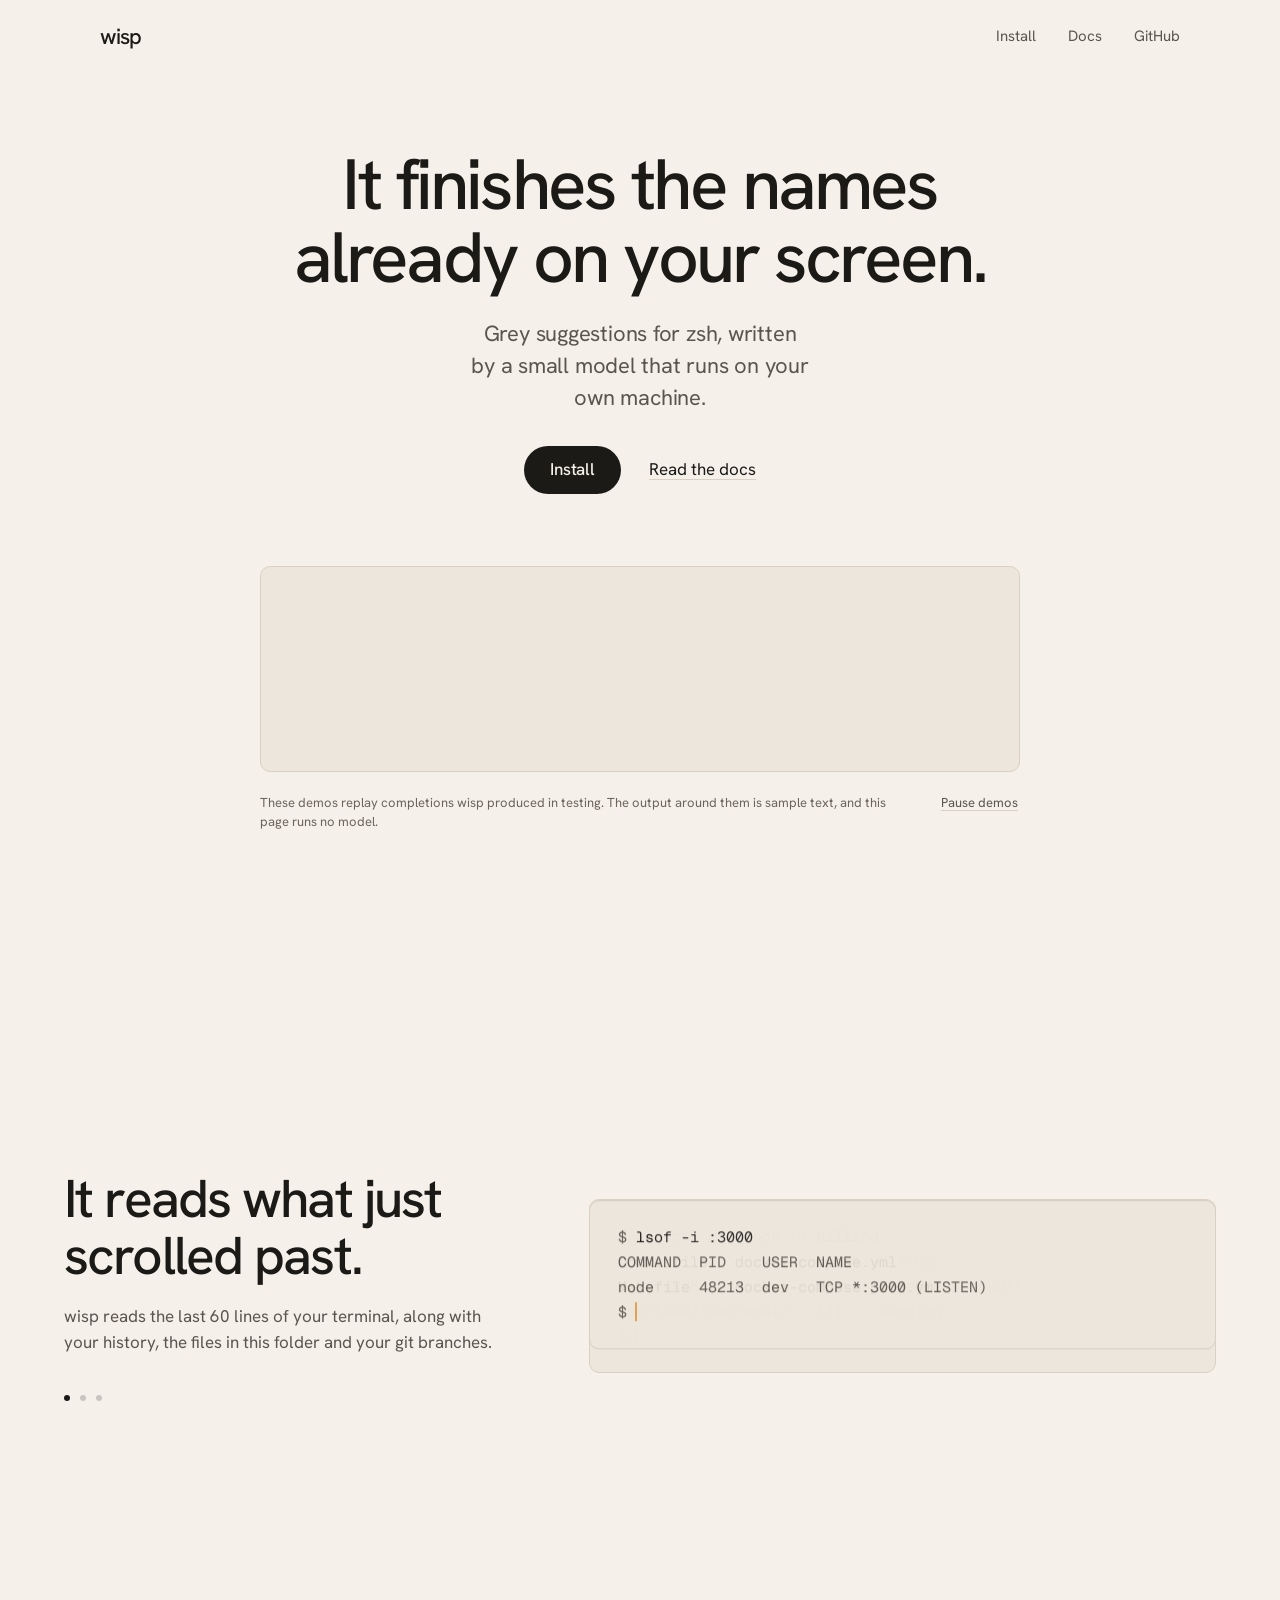
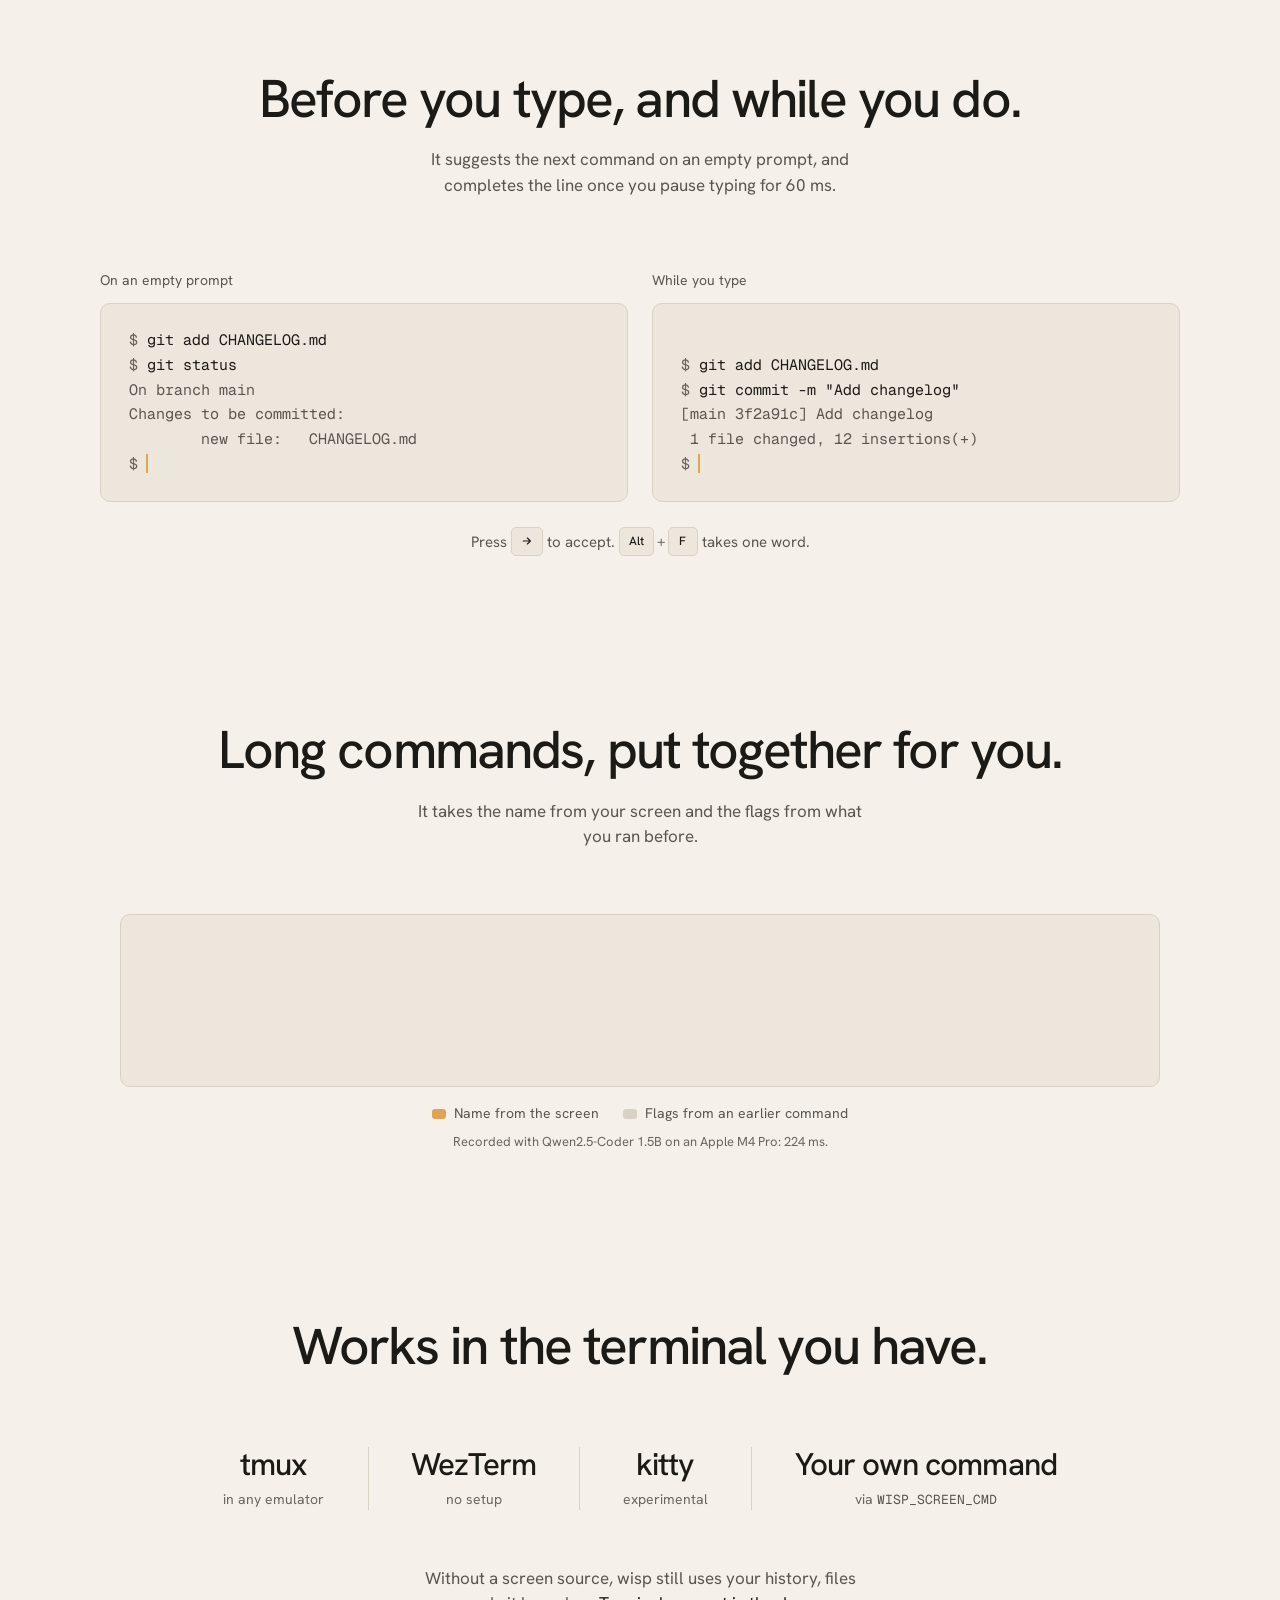
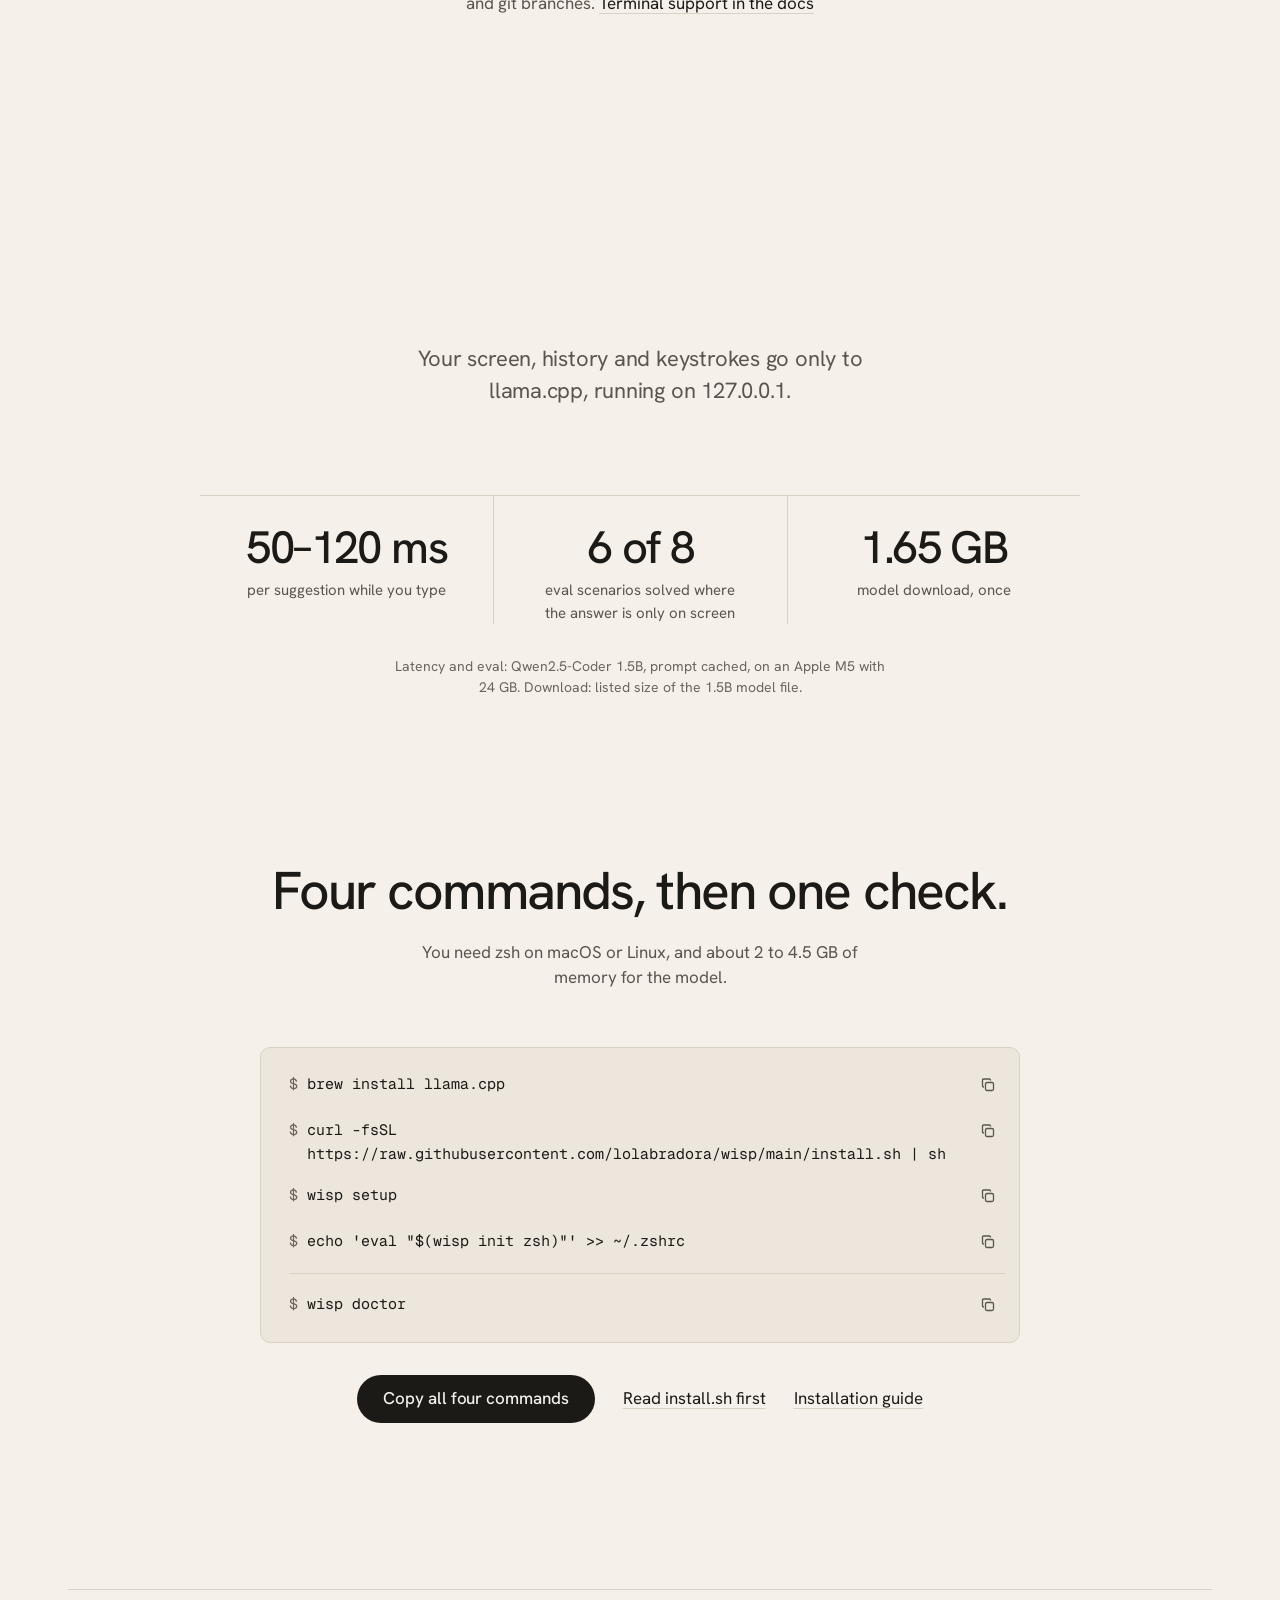
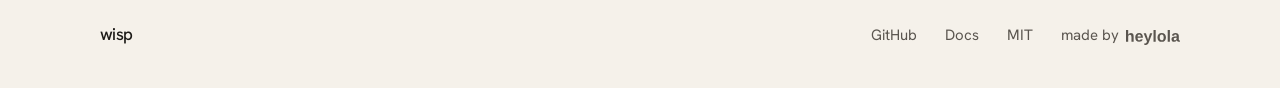
==== commit c9b0653a: "Add a long-command demo and fix overprinting on wrapped demo lines - New section: aws logs tail comp" ====
--- a/site/index.html
+++ b/site/index.html
@@ -199,6 +199,36 @@
       <p class="keys">Press <kbd class="keycap"><svg viewBox="0 0 16 16" aria-hidden="true"><path d="M3 8h9.5M8.5 4l4 4-4 4"/></svg><span class="sr-only">the right arrow key</span></kbd> to accept. <kbd class="keycap"><span class="keycap-text">Alt</span></kbd><span class="plus">+</span><kbd class="keycap"><span class="keycap-text">F</span></kbd> takes one word.</p>
     </section>
 
+    <!-- S3b · Long commands -->
+    <section class="long" aria-labelledby="long-title">
+      <header class="head">
+        <h2 id="long-title" class="h2">Long commands, put together for you.</h2>
+        <p class="body">It takes the name from your screen and the flags from what you ran before.</p>
+      </header>
+      <figure class="demo long-demo">
+        <div class="term" data-loop role="img" aria-label="Demo: an earlier aws logs tail command for billing-webhook is on screen, followed by a list of log groups that includes billing-invoice-sync. Typing aws logs tail /aws/lambda/billing-i, wisp suggests the rest: billing-invoice-sync with the same --since 30m --follow --format short --profile prod flags as the earlier command.">
+          <div class="scene has-out has-ghost has-key" data-scene data-latency="224" aria-hidden="true">
+            <div class="ln c"><span class="ps">$</span> aws logs tail /aws/lambda/billing-webhook <span class="src alt">--since 30m --follow --format short --profile prod</span></div>
+            <div class="ln">2026-11-13T09:41:07 START RequestId: 7f3c2e1a Version: $LATEST</div>
+            <div class="ln c"><span class="ps">$</span> aws logs describe-log-groups --output text</div>
+            <div class="ln"><span class="src">/aws/lambda/billing-invoice-sync</span>  /aws/lambda/billing-webhook  /ecs/checkout-api</div>
+            <div class="ln prompt">
+              <span class="cmd">
+                <span class="live"><span class="ps">$</span> <span class="typed">aws logs tail /aws/lambda/billing-i</span><i class="caret"></i><span class="ghost">nvoice-sync --since 30m --follow --format short --profile prod</span></span>
+                <span class="done"><span class="ps">$</span> aws logs tail /aws/lambda/billing-invoice-sync --since 30m --follow --format short --profile prod<i class="caret"></i></span>
+              </span>
+              <kbd class="key"><svg viewBox="0 0 16 16"><path d="M3 8h9.5M8.5 4l4 4-4 4"/></svg></kbd>
+            </div>
+          </div>
+        </div>
+        <figcaption class="legend">
+          <span><i class="sw"></i>Name from the screen</span>
+          <span><i class="sw alt"></i>Flags from an earlier command</span>
+          <span class="legend-note">Recorded with Qwen2.5-Coder 1.5B on an Apple M4 Pro: 224&nbsp;ms.</span>
+        </figcaption>
+      </figure>
+    </section>
+
     <!-- S4 · Works in your terminal -->
     <section class="terminals" aria-labelledby="terminals-title">
       <h2 id="terminals-title" class="h2">Works in the terminal you have.</h2>
--- a/site/assets/style.css
+++ b/site/assets/style.css
@@ -293,8 +293,18 @@
 .is-press .key { transform: scale(0.94); transition-duration: 80ms; }
 .has-accept .done { opacity: 1; }
 .has-accept .live .caret { opacity: 0; }
+/* Hide the typed layer once the accepted line is fully in. A long line can wrap differently in
+   the two layers, and leaving both visible would overprint them. */
+.live { transition: opacity 120ms linear; }
+.has-accept .live { opacity: 0; transition-delay: var(--m-accept); }
 .has-accept .key { opacity: 0; transition-delay: 240ms; }
 .has-lit .src::before { transform: scaleX(1); }
+/* Second source (history), lit after the first so the eye follows name, then flags. */
+/* It can wrap, so it is painted as a cloned inline background instead of a scaled block. */
+.src.alt { white-space: normal; border-radius: 3px; box-decoration-break: clone; -webkit-box-decoration-break: clone;
+  transition: background-color var(--m-accept) var(--ease-accept) 160ms; }
+.src.alt::before { content: none; }
+.has-lit .src.alt { background-color: var(--line); }
 .is-typing .caret::after, .is-paused .caret::after { animation: none; }
 .done .caret::after { animation: none; }
 .has-accept .done .caret::after { animation: blink 1s steps(1) 400ms infinite; }
@@ -382,6 +392,16 @@
 .pair .term { flex: 1; }
 @media (min-width: 900px) { .pair { grid-template-columns: 1fr 1fr; } }
 
+.long-demo { max-width: 1040px; margin: clamp(40px, 5vw, 64px) auto 0; }
+.legend {
+  display: flex; flex-wrap: wrap; justify-content: center; gap: 8px 24px;
+  margin-top: 16px; font-size: 0.875rem; color: var(--graphite-2);
+}
+.legend span { display: inline-flex; align-items: center; gap: 8px; }
+.legend .sw { width: 14px; height: 10px; border-radius: 3px; background: var(--amber); }
+.legend .sw.alt { background: var(--line); }
+.legend-note { flex-basis: 100%; justify-content: center; text-align: center; color: var(--graphite-3); font-size: 0.8125rem; }
+
 .keys { margin-top: 28px; text-align: center; color: var(--graphite-2); font-size: 0.9375rem; }
 .keycap {
   display: inline-flex; align-items: center; justify-content: center;
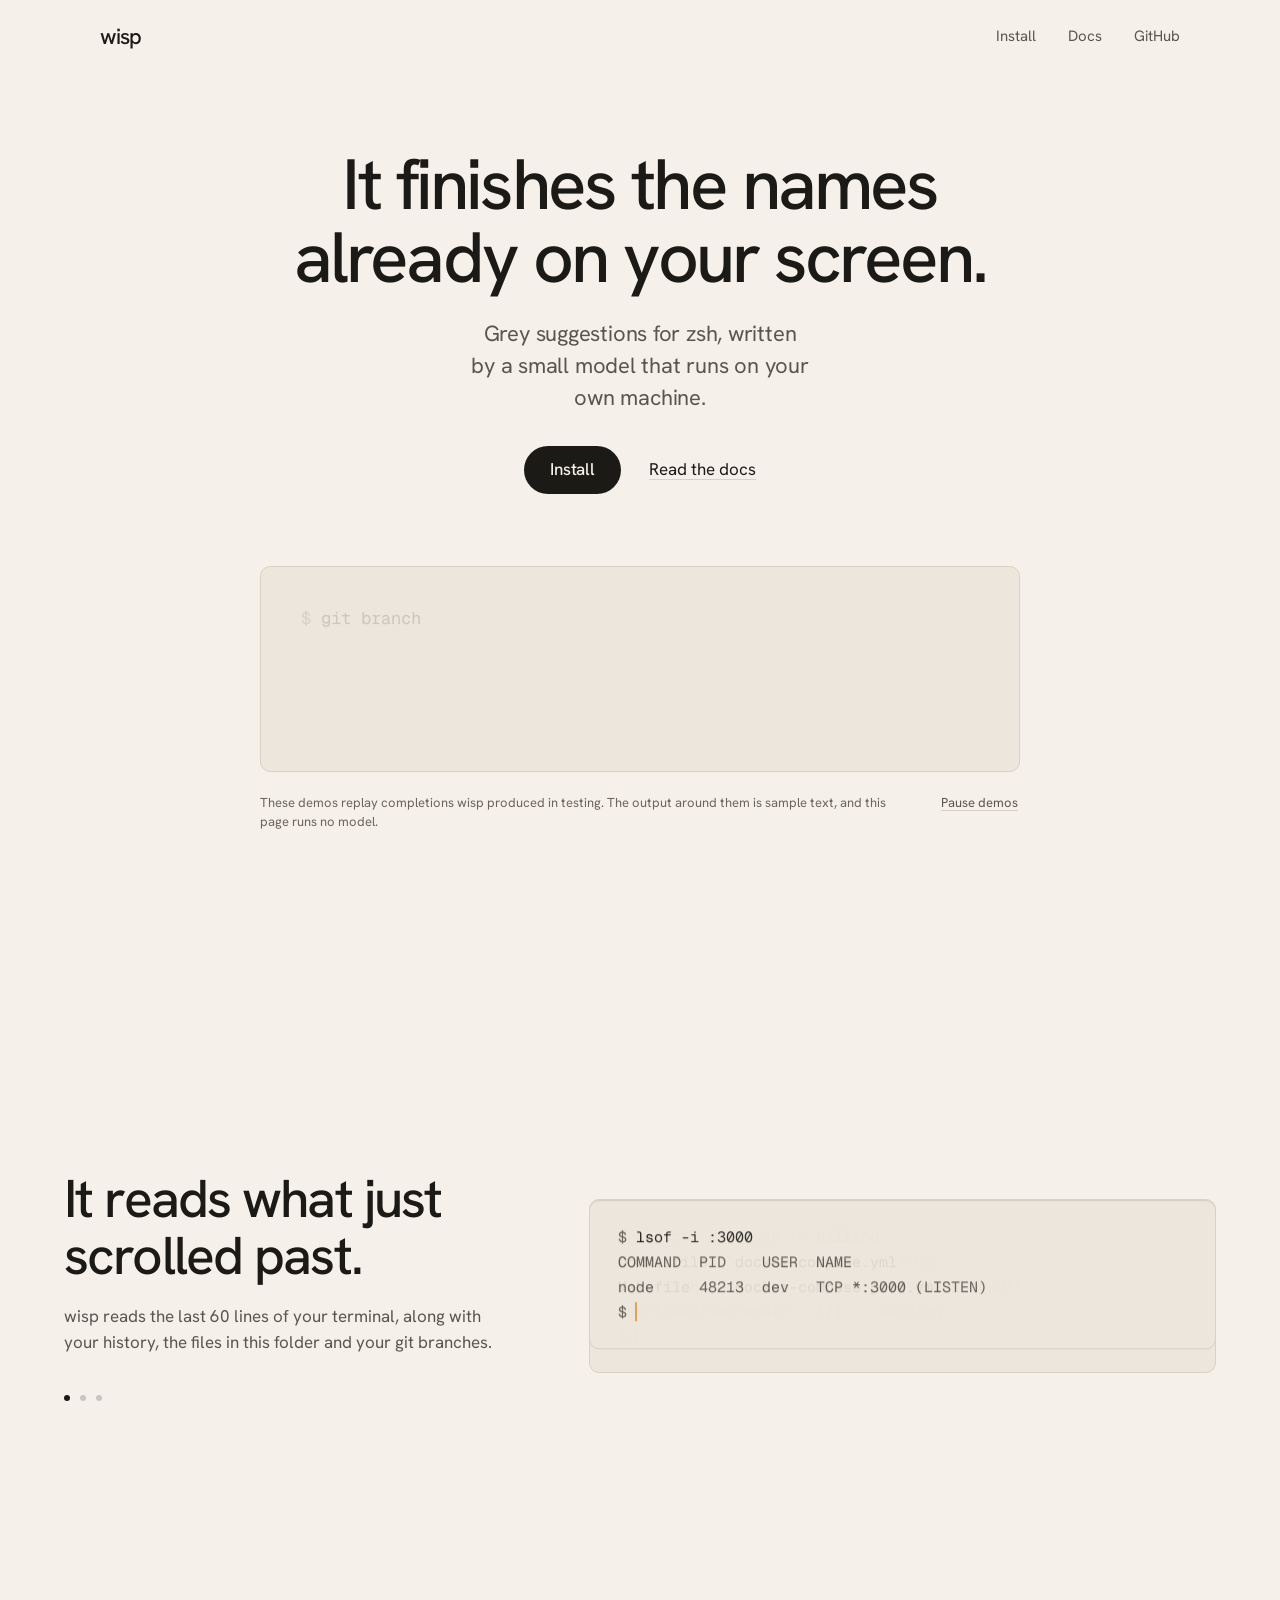
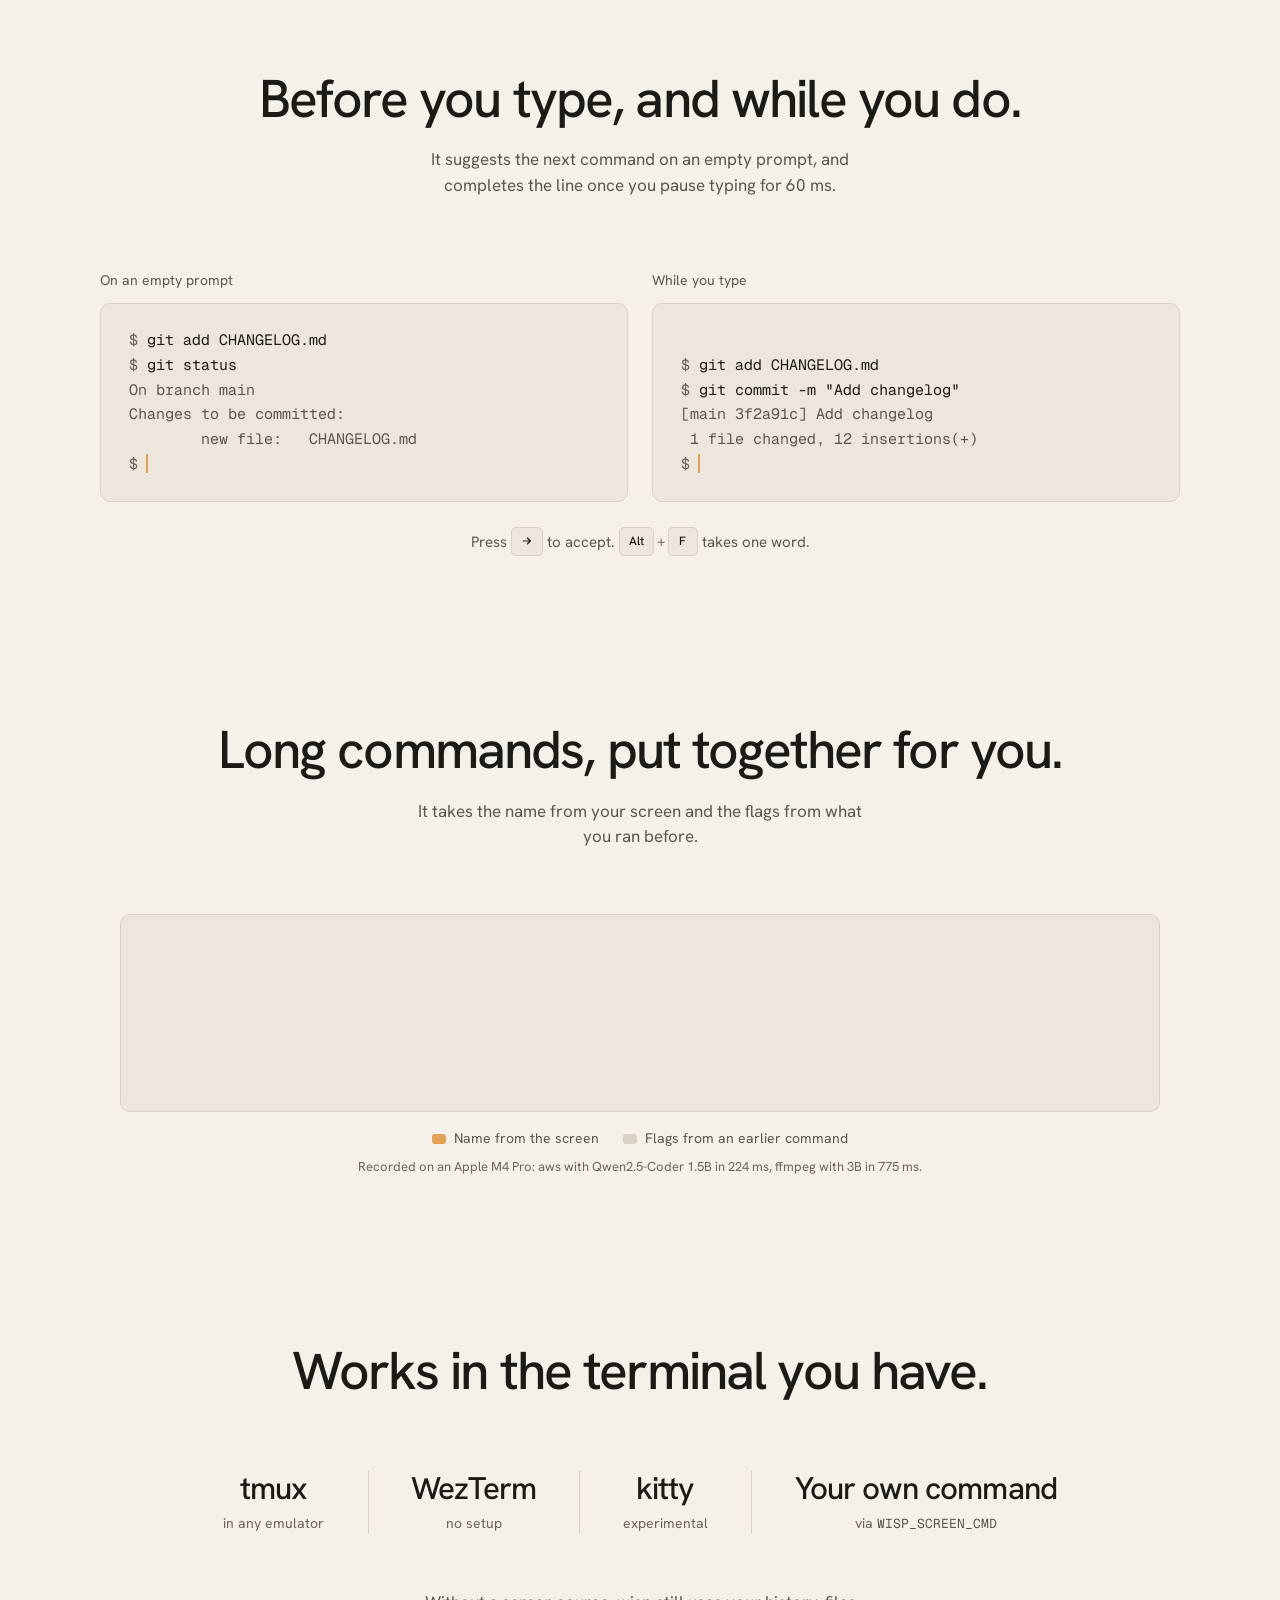
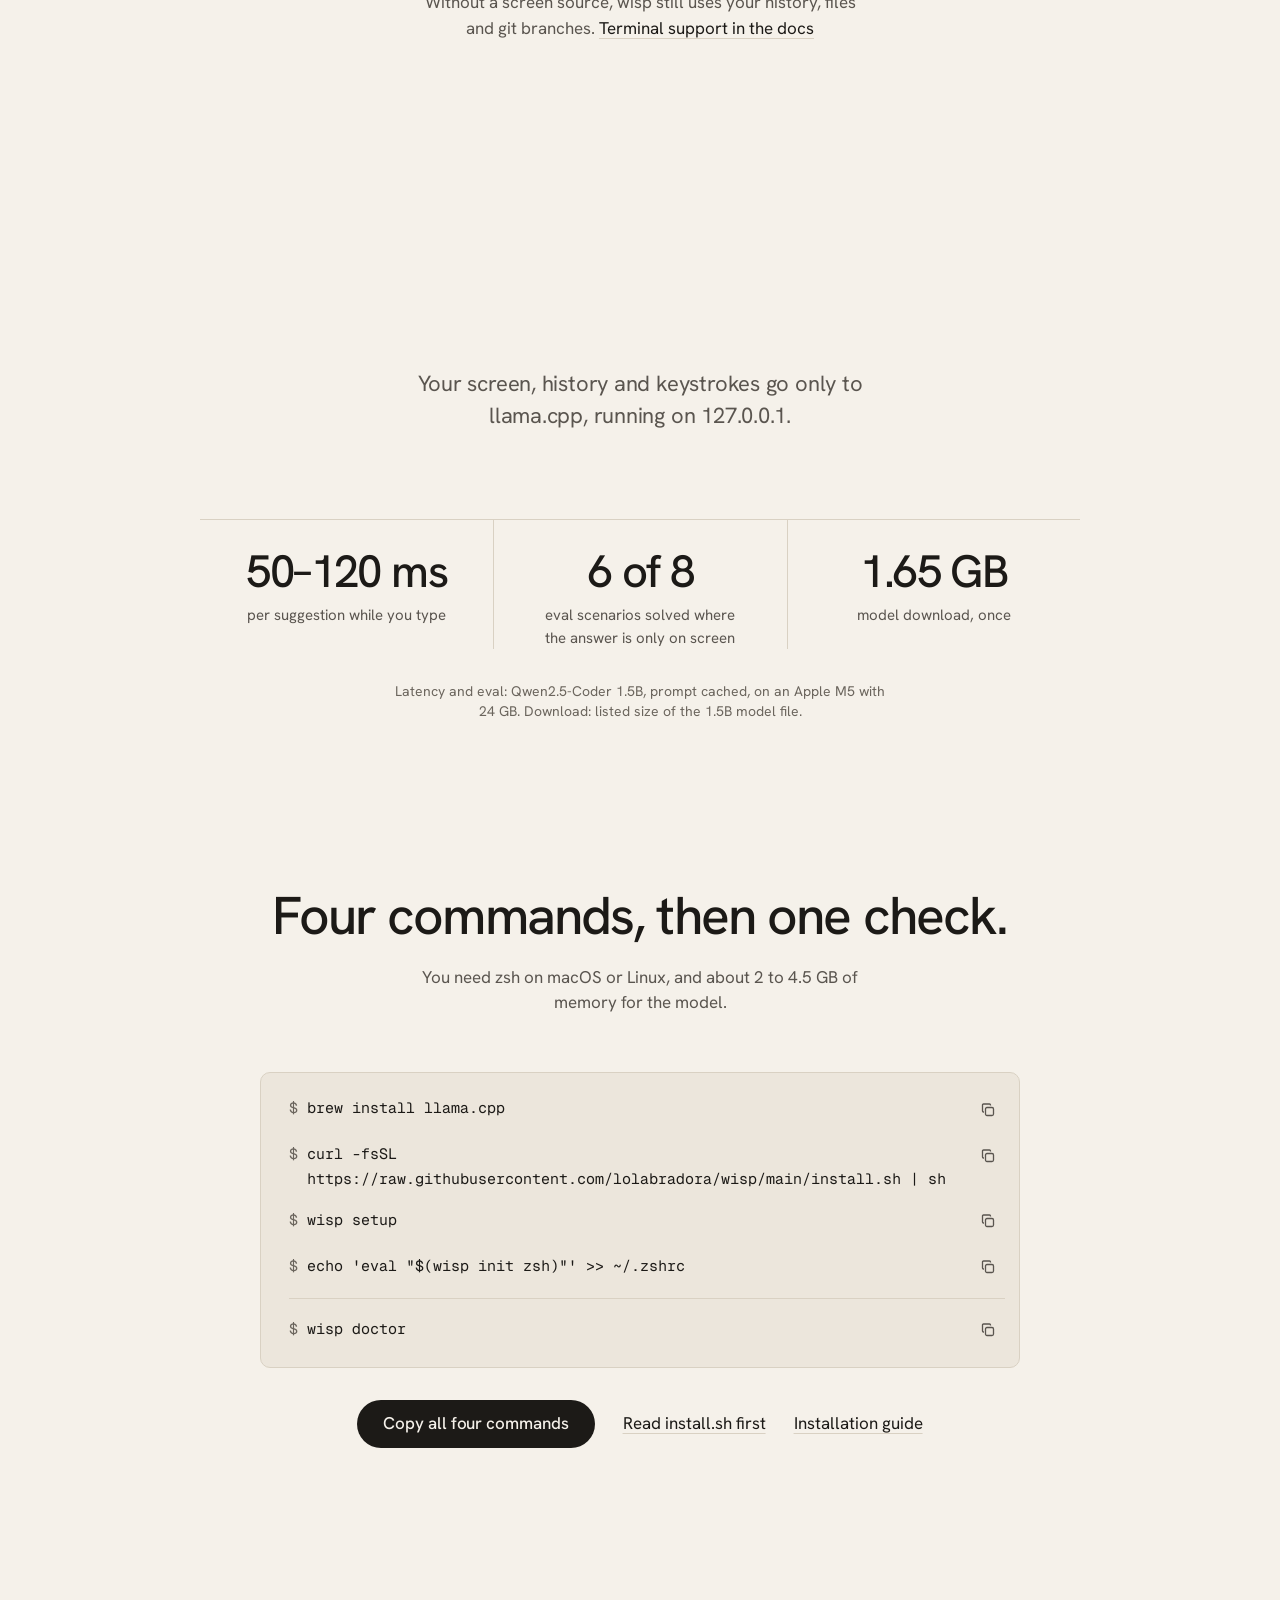
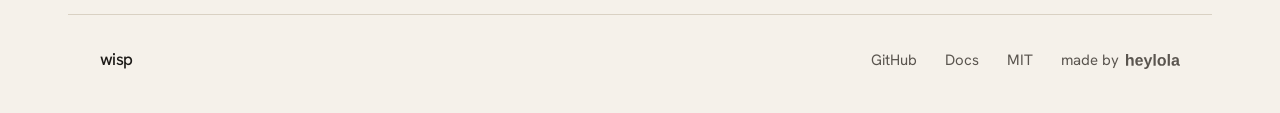
==== commit fa20e7c0: "Add an ffmpeg flow to the long-command demo Recorded with Qwen2.5-Coder 3B: after an earlier encode " ====
--- a/site/index.html
+++ b/site/index.html
@@ -206,7 +206,7 @@
         <p class="body">It takes the name from your screen and the flags from what you ran before.</p>
       </header>
       <figure class="demo long-demo">
-        <div class="term" data-loop role="img" aria-label="Demo: an earlier aws logs tail command for billing-webhook is on screen, followed by a list of log groups that includes billing-invoice-sync. Typing aws logs tail /aws/lambda/billing-i, wisp suggests the rest: billing-invoice-sync with the same --since 30m --follow --format short --profile prod flags as the earlier command.">
+        <div class="term" data-loop role="img" aria-label="Demo: an earlier aws logs tail command for billing-webhook is on screen, followed by a list of log groups that includes billing-invoice-sync. Typing aws logs tail /aws/lambda/billing-i, wisp suggests the rest: billing-invoice-sync with the same --since 30m --follow --format short --profile prod flags as the earlier command. Then, after an earlier ffmpeg encode and an ffprobe of launch-demo.mov, typing ffmpeg -i la, wisp suggests the same encode for launch-demo.mov, writing launch-demo.mp4.">
           <div class="scene has-out has-ghost has-key" data-scene data-latency="224" aria-hidden="true">
             <div class="ln c"><span class="ps">$</span> aws logs tail /aws/lambda/billing-webhook <span class="src alt">--since 30m --follow --format short --profile prod</span></div>
             <div class="ln">2026-11-13T09:41:07 START RequestId: 7f3c2e1a Version: $LATEST</div>
@@ -220,11 +220,24 @@
               <kbd class="key"><svg viewBox="0 0 16 16"><path d="M3 8h9.5M8.5 4l4 4-4 4"/></svg></kbd>
             </div>
           </div>
+          <div class="scene is-off" data-scene data-latency="775" aria-hidden="true">
+            <div class="ln c"><span class="ps">$</span> ffmpeg -i intro.mov <span class="src alt">-vf scale=1920:-2 -c:v libx264 -crf 20 -preset slow -c:a aac -b:a 192k</span> intro.mp4</div>
+            <div class="ln">frame= 3214 fps= 61 q=-1.0 Lsize=   41872kB time=00:01:47.21 speed=2.03x</div>
+            <div class="ln c"><span class="ps">$</span> ffprobe -hide_banner <span class="src">launch-demo.mov</span></div>
+            <div class="ln">  Stream #0:0: Video: prores (HQ), yuv422p10le, 3840x2160, 29.97 fps</div>
+            <div class="ln prompt">
+              <span class="cmd">
+                <span class="live"><span class="ps">$</span> <span class="typed">ffmpeg -i la</span><i class="caret"></i><span class="ghost">unch-demo.mov -vf scale=1920:-2 -c:v libx264 -crf 20 -preset slow -c:a aac -b:a 192k launch-demo.mp4</span></span>
+                <span class="done"><span class="ps">$</span> ffmpeg -i launch-demo.mov -vf scale=1920:-2 -c:v libx264 -crf 20 -preset slow -c:a aac -b:a 192k launch-demo.mp4<i class="caret"></i></span>
+              </span>
+              <kbd class="key"><svg viewBox="0 0 16 16"><path d="M3 8h9.5M8.5 4l4 4-4 4"/></svg></kbd>
+            </div>
+          </div>
         </div>
         <figcaption class="legend">
           <span><i class="sw"></i>Name from the screen</span>
           <span><i class="sw alt"></i>Flags from an earlier command</span>
-          <span class="legend-note">Recorded with Qwen2.5-Coder 1.5B on an Apple M4 Pro: 224&nbsp;ms.</span>
+          <span class="legend-note">Recorded on an Apple M4 Pro: aws with Qwen2.5-Coder 1.5B in 224&nbsp;ms, ffmpeg with 3B in 775&nbsp;ms.</span>
         </figcaption>
       </figure>
     </section>
--- a/site/assets/style.css
+++ b/site/assets/style.css
@@ -292,7 +292,7 @@
 .has-key .key { opacity: 1; }
 .is-press .key { transform: scale(0.94); transition-duration: 80ms; }
 .has-accept .done { opacity: 1; }
-.has-accept .live .caret { opacity: 0; }
+.has-accept .live .caret { opacity: 0; transition: none; } /* one caret at a time */
 /* Hide the typed layer once the accepted line is fully in. A long line can wrap differently in
    the two layers, and leaving both visible would overprint them. */
 .live { transition: opacity 120ms linear; }
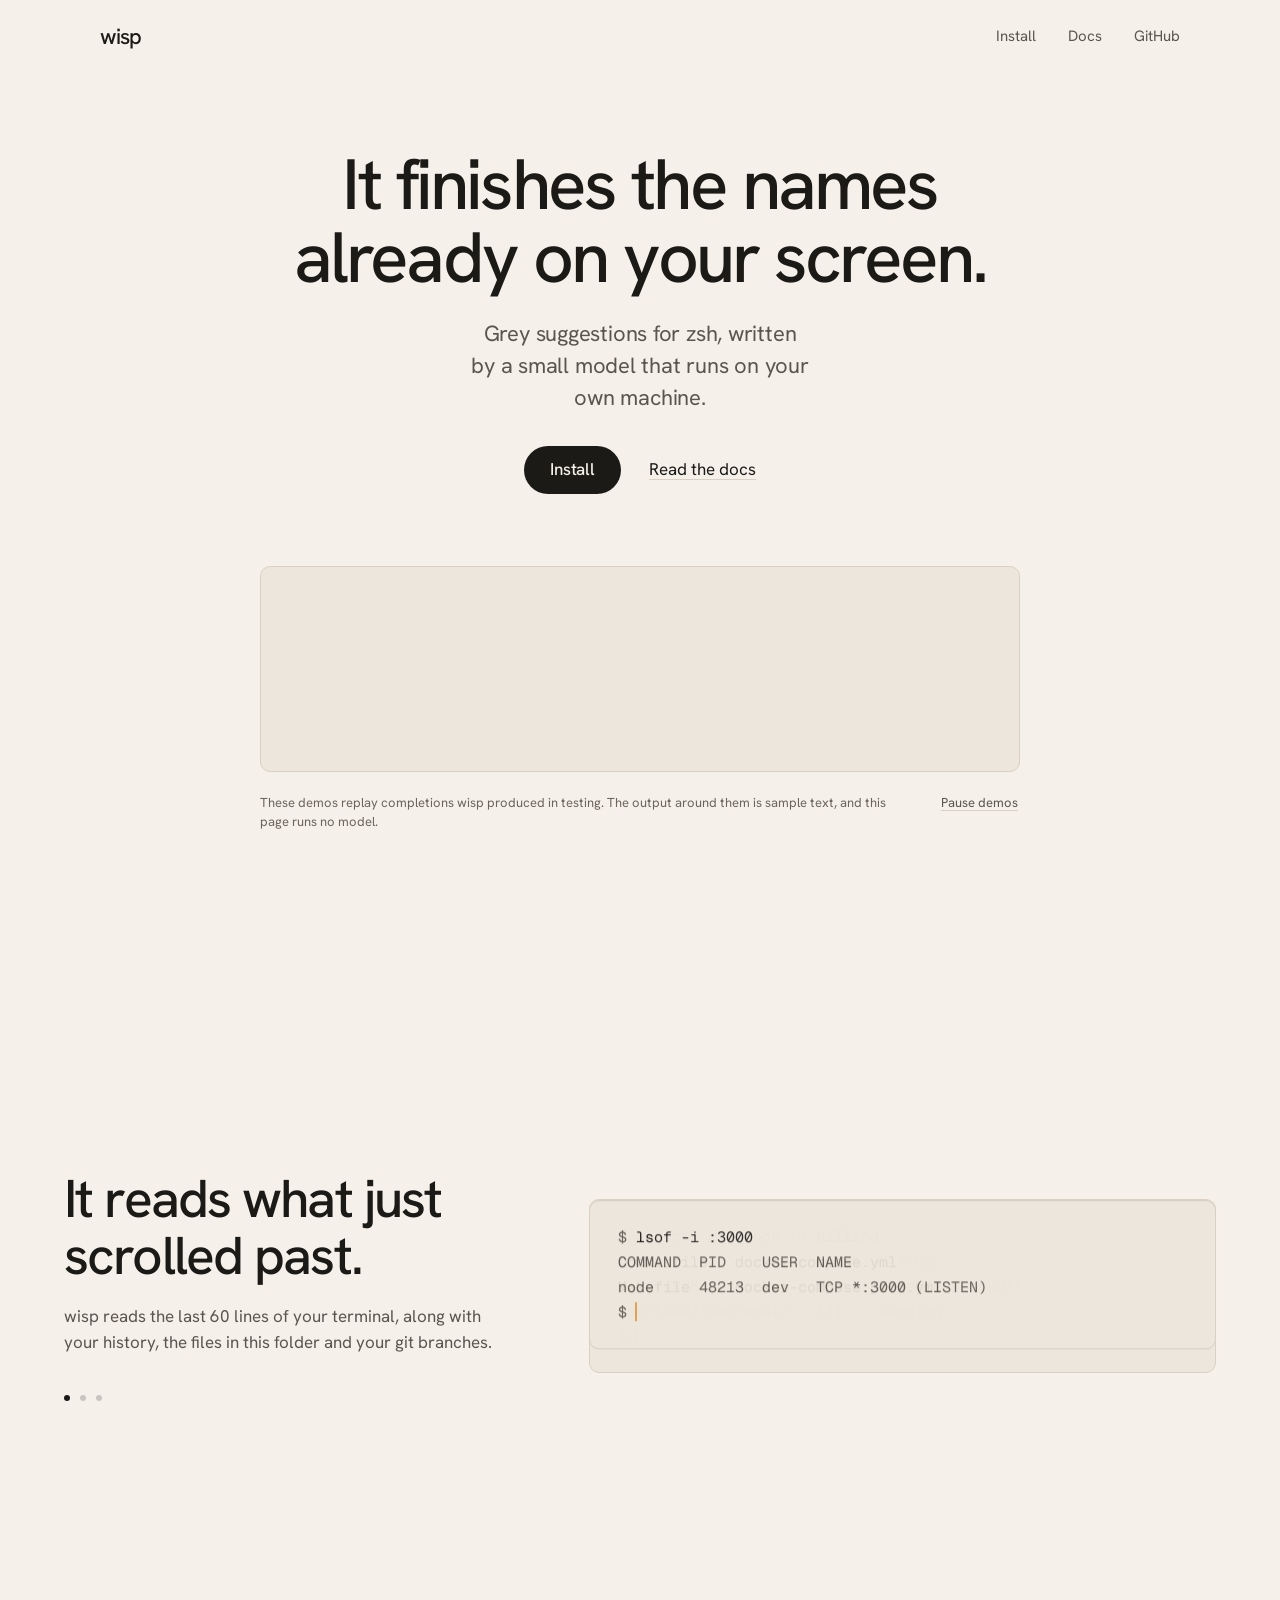
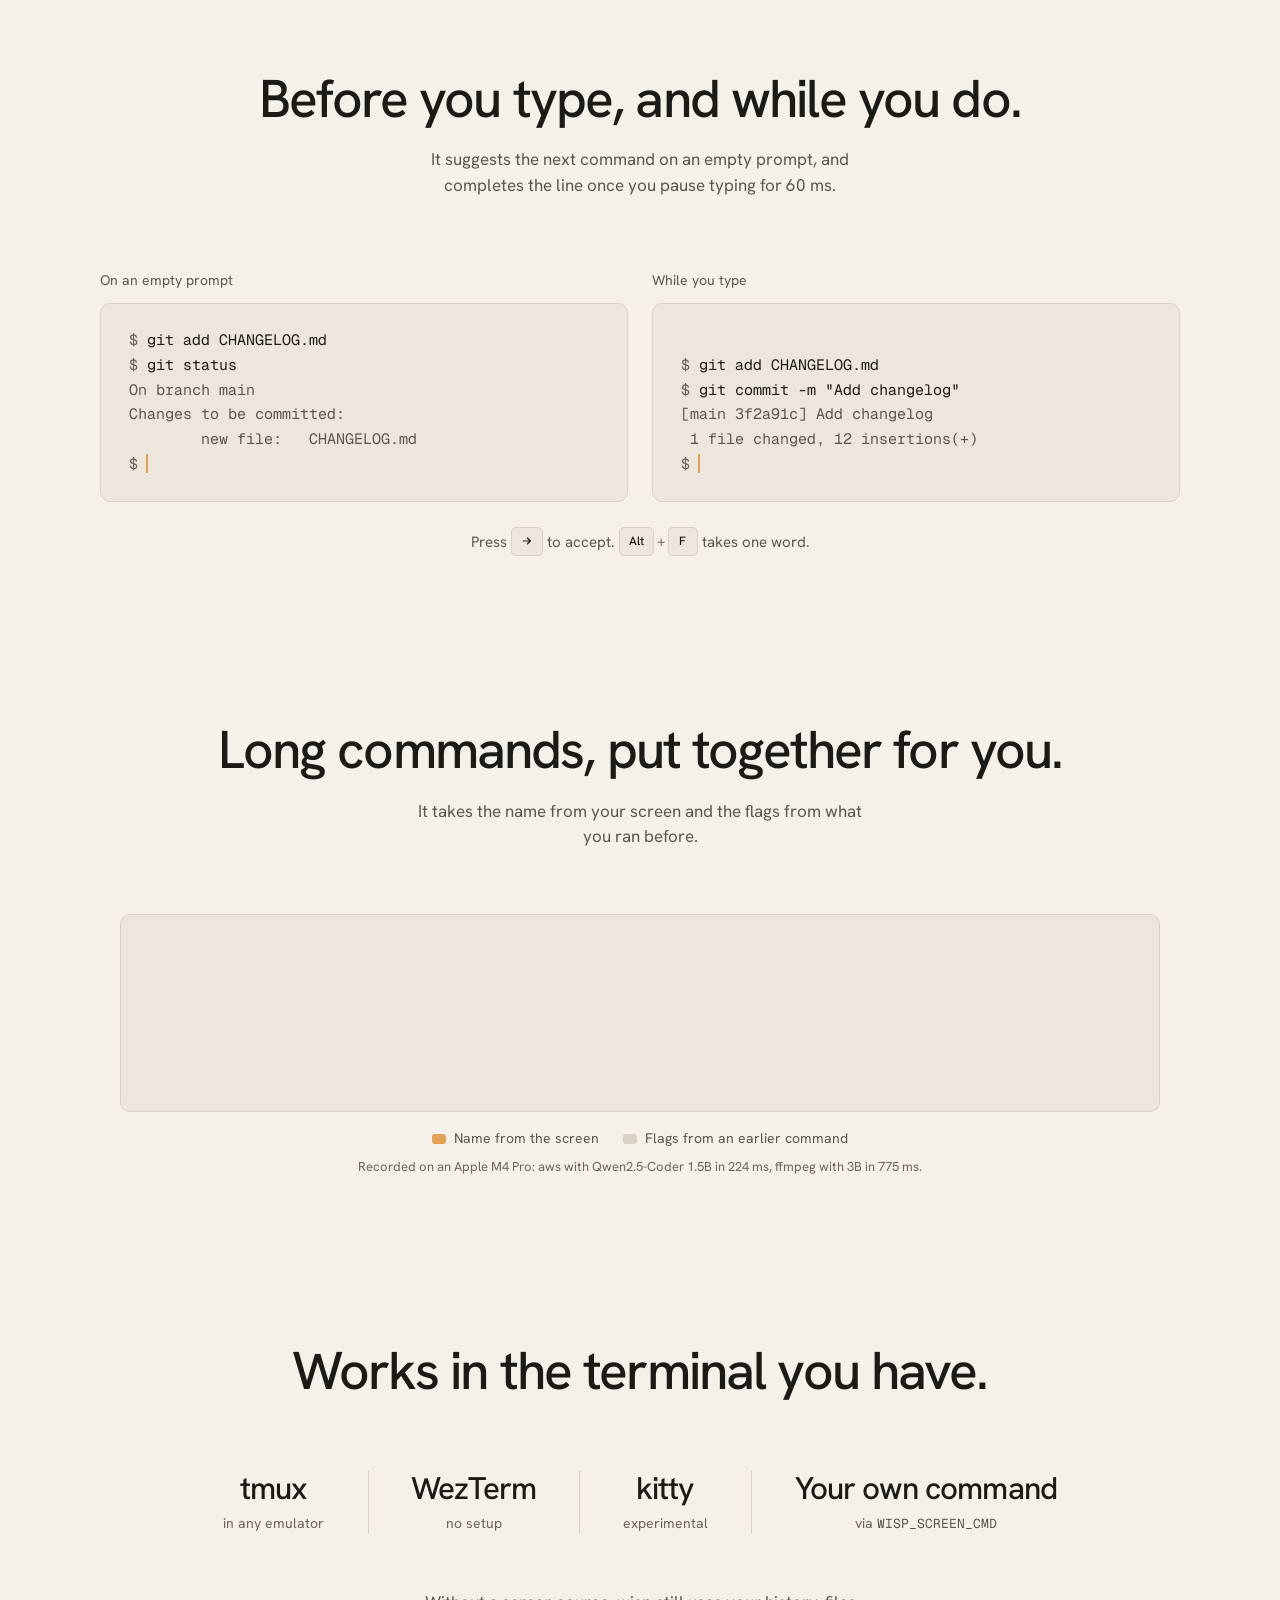
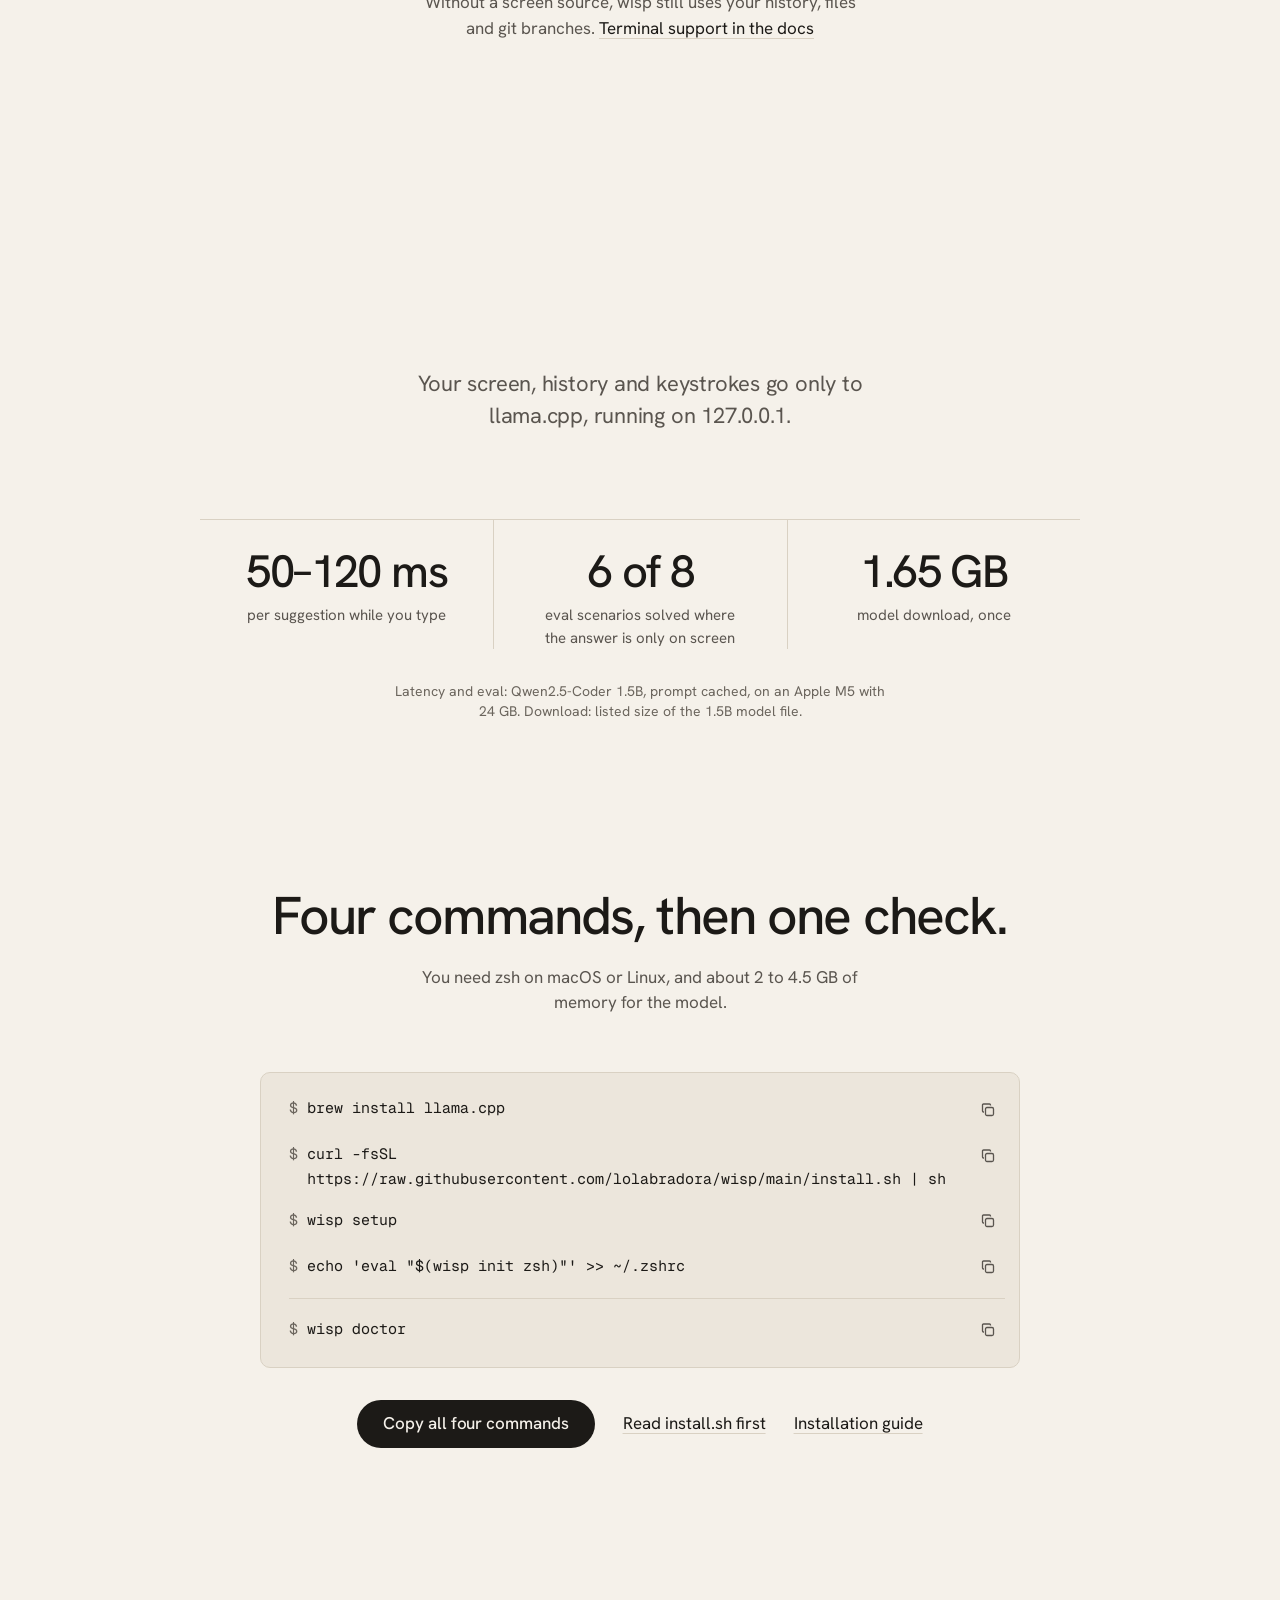
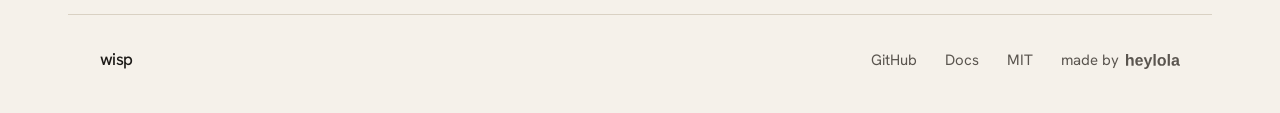
==== commit 0267bab9: "Move the landing page to wisp.heylola.ro" ====
--- a/site/index.html
+++ b/site/index.html
@@ -6,23 +6,23 @@
   <meta http-equiv="Content-Security-Policy" content="default-src 'none'; script-src 'self'; style-src 'self'; img-src 'self'; font-src 'self'; connect-src 'self'; base-uri 'none'; form-action 'none'">
   <title>wisp: zsh suggestions from what's on your screen</title>
   <meta name="description" content="wisp completes zsh commands with names already on your screen: branches, files, pods, PIDs. A small model runs on your own Mac or Linux machine.">
-  <link rel="canonical" href="https://lolabradora.github.io/wisp/">
+  <link rel="canonical" href="https://wisp.heylola.ro/">
   <meta name="theme-color" content="#f5f1ea">
   <meta name="color-scheme" content="light">
 
   <meta property="og:type" content="website">
   <meta property="og:site_name" content="wisp">
-  <meta property="og:url" content="https://lolabradora.github.io/wisp/">
+  <meta property="og:url" content="https://wisp.heylola.ro/">
   <meta property="og:title" content="wisp finishes the names already on your screen">
   <meta property="og:description" content="Grey ghost-text suggestions for zsh, from a small model on your own machine. Works with tmux, WezTerm and kitty (experimental). MIT.">
-  <meta property="og:image" content="https://lolabradora.github.io/wisp/assets/og.png">
+  <meta property="og:image" content="https://wisp.heylola.ro/assets/og.png">
   <meta property="og:image:width" content="1200">
   <meta property="og:image:height" content="630">
   <meta property="og:image:alt" content="A light terminal line reading git checkout feat/p, with the rest of the branch name, ayments-refactor, suggested in grey. Headline: It finishes the names already on your screen.">
   <meta name="twitter:card" content="summary_large_image">
   <meta name="twitter:title" content="wisp finishes the names already on your screen">
   <meta name="twitter:description" content="Grey ghost-text suggestions for zsh, from a small model on your own machine. Works with tmux, WezTerm and kitty (experimental). MIT.">
-  <meta name="twitter:image" content="https://lolabradora.github.io/wisp/assets/og.png">
+  <meta name="twitter:image" content="https://wisp.heylola.ro/assets/og.png">
 
   <link rel="icon" href="assets/favicon.svg" type="image/svg+xml">
   <link rel="preload" href="assets/fonts/hanken-grotesk-latin.woff2" as="font" type="font/woff2" crossorigin>
